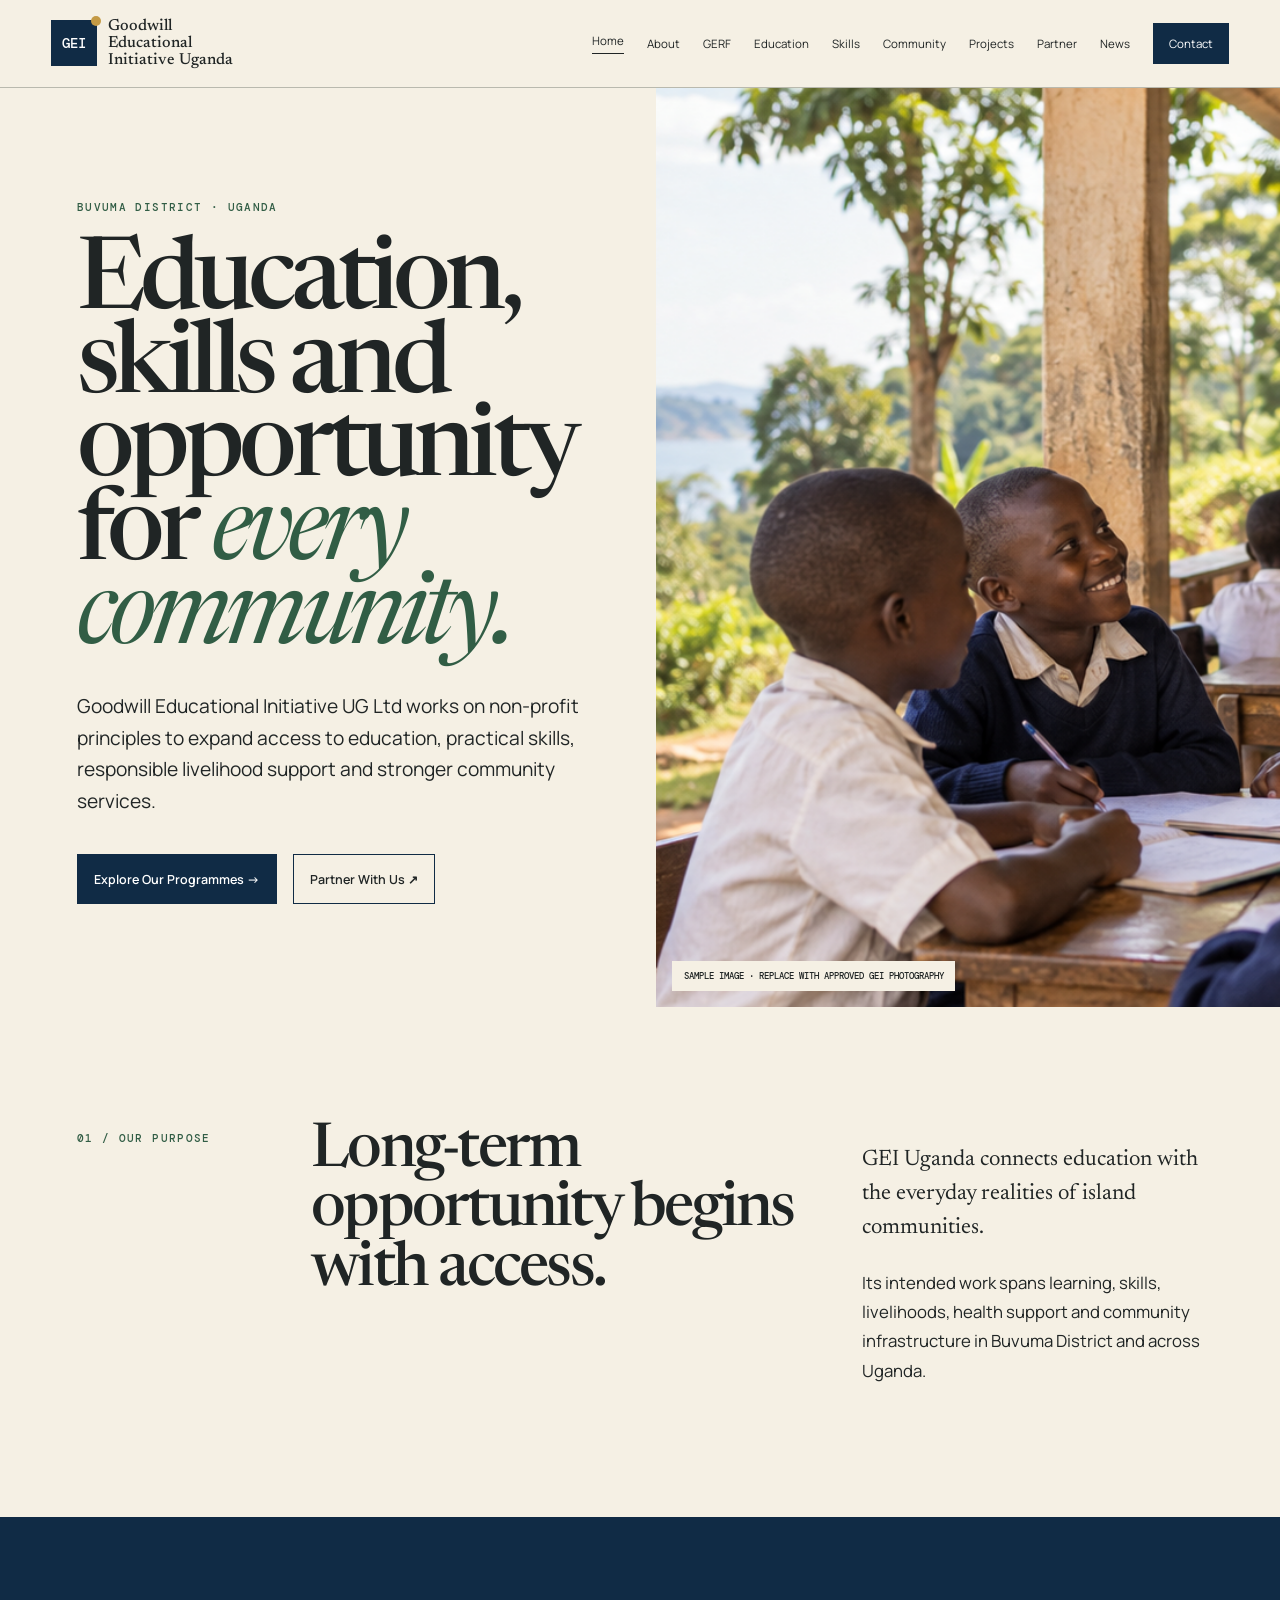
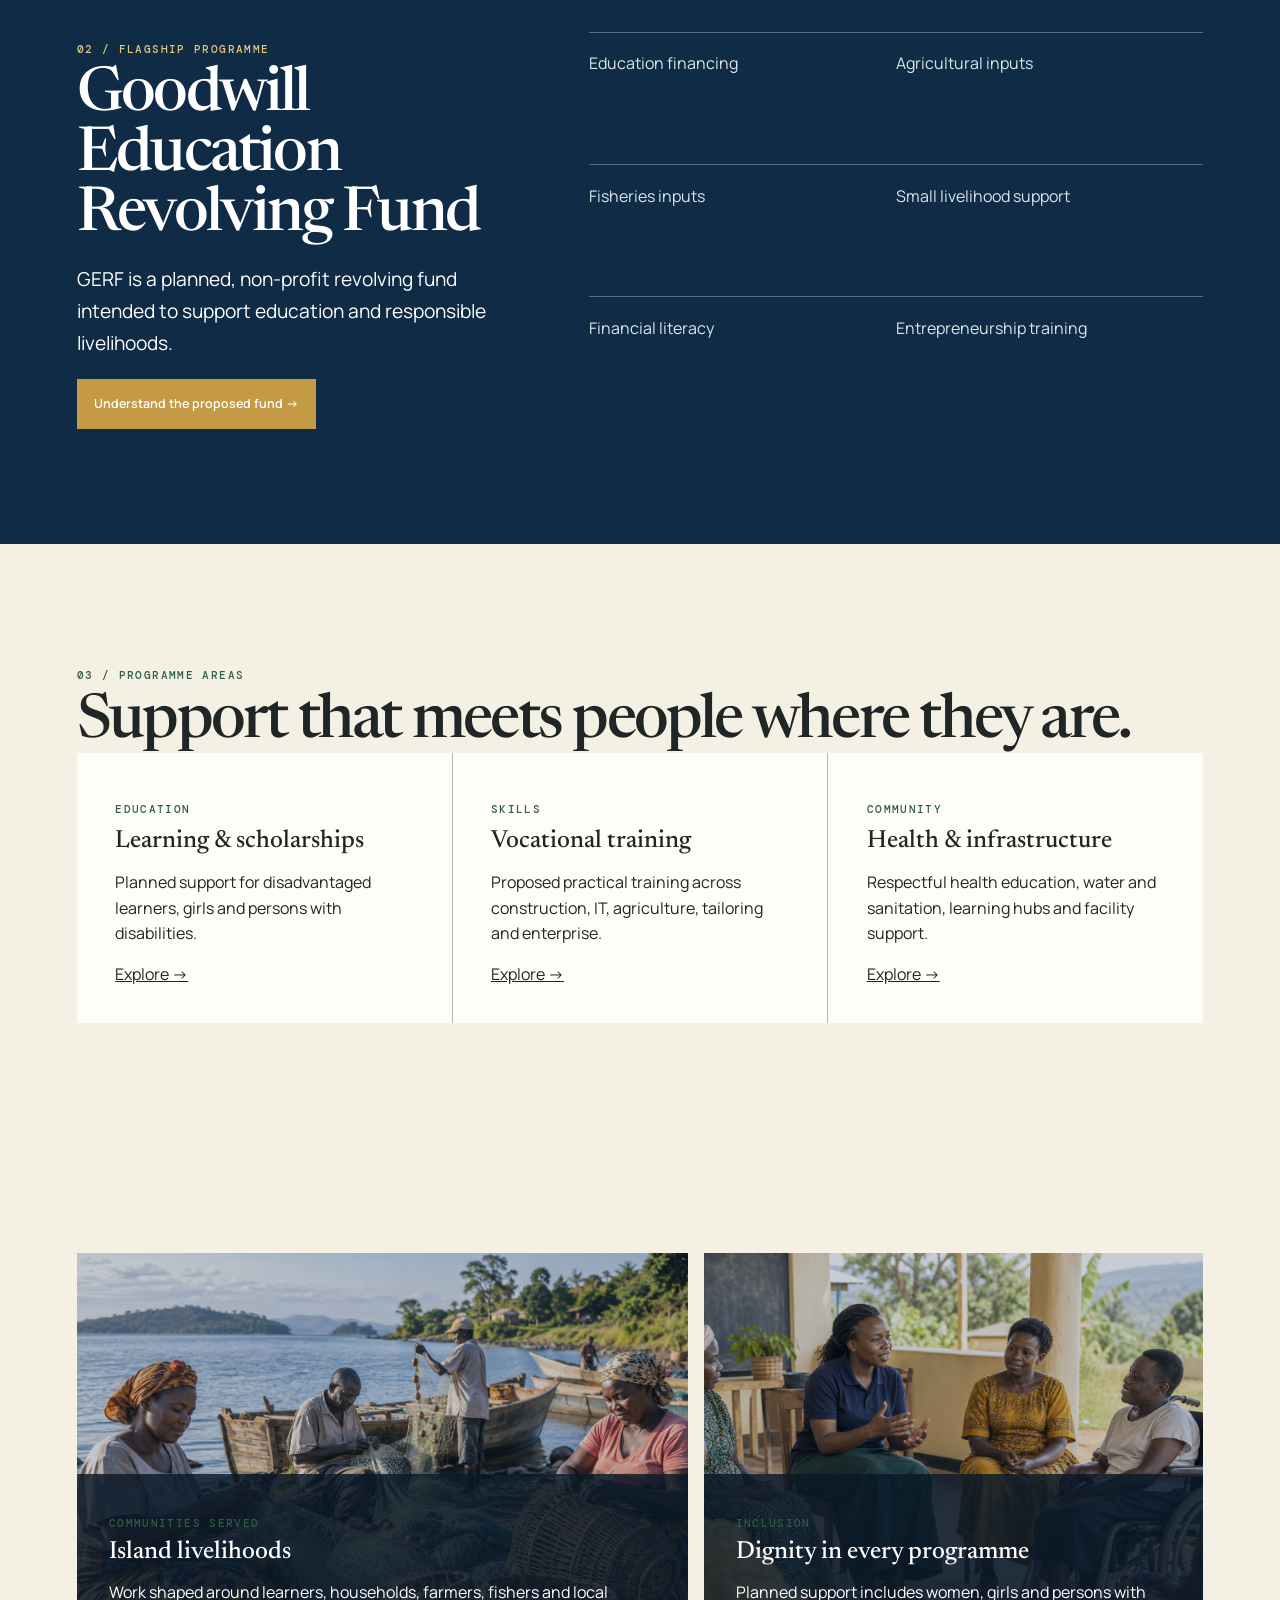
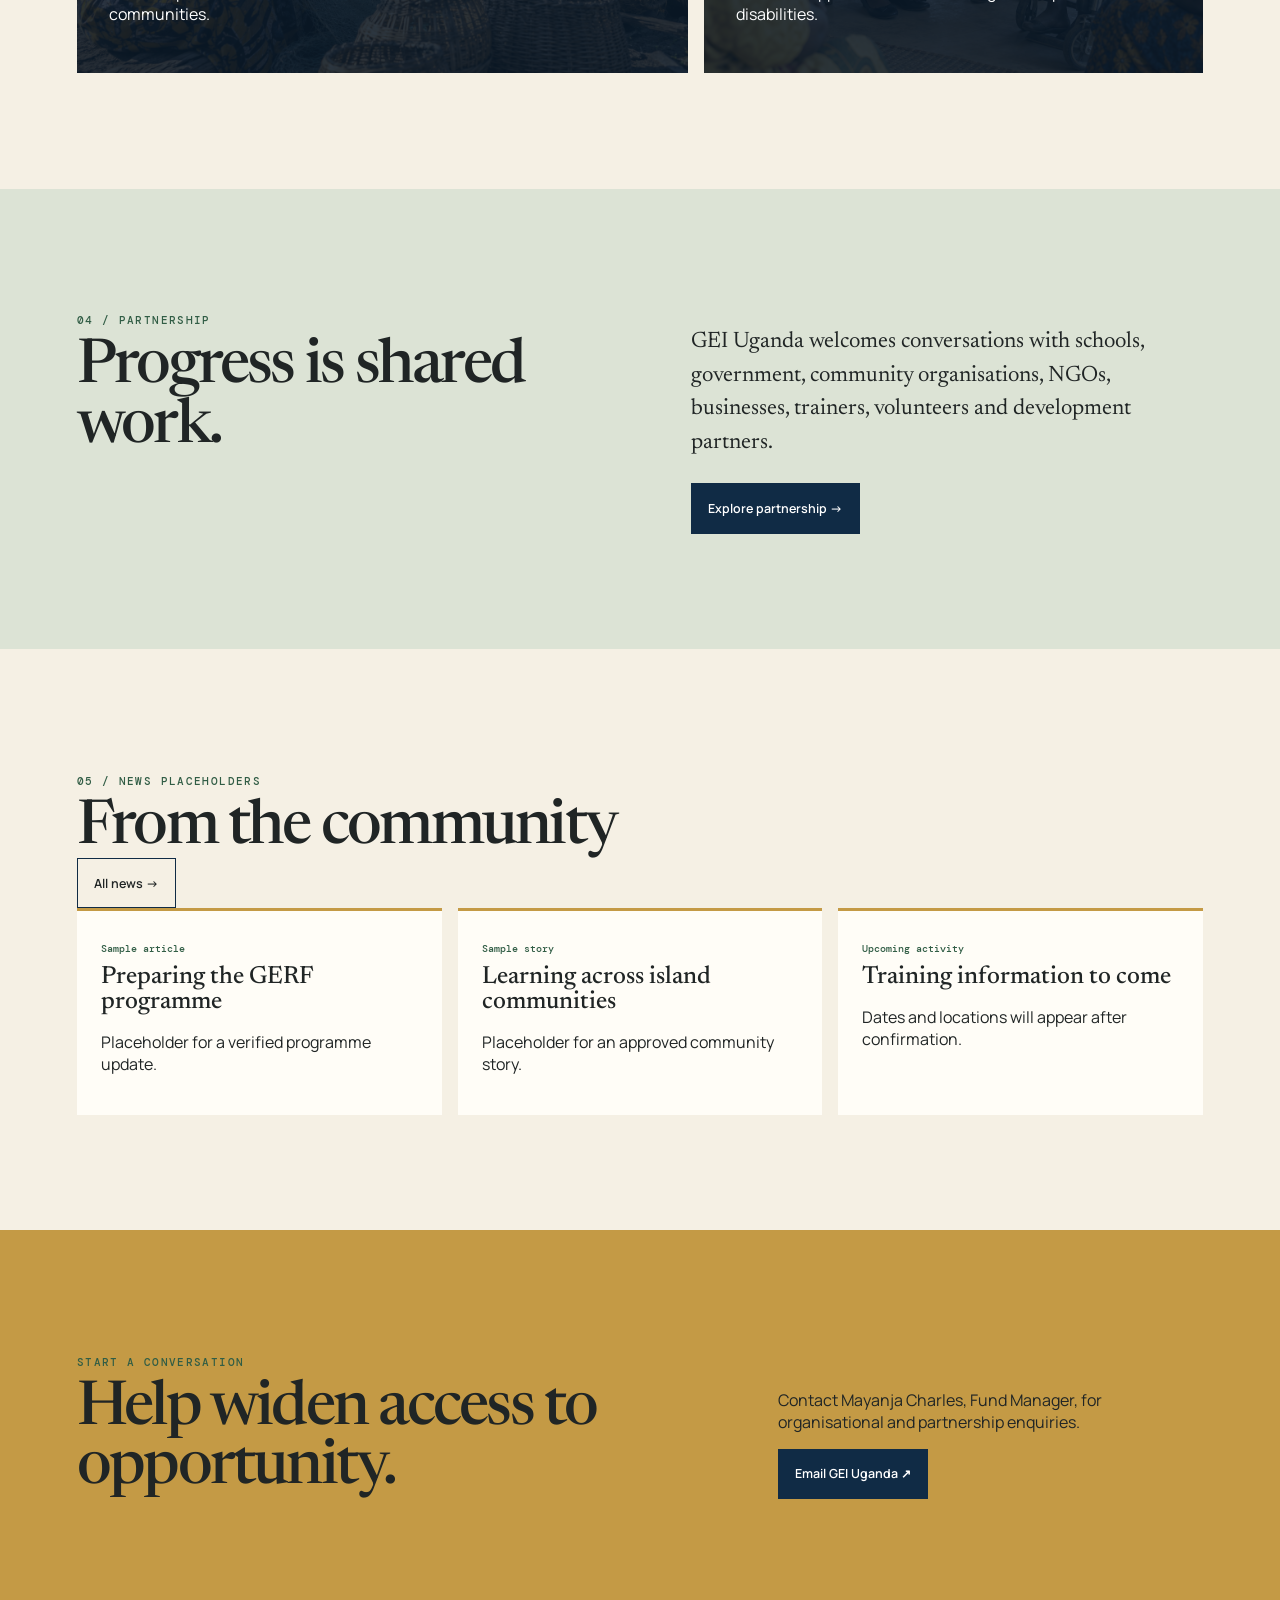
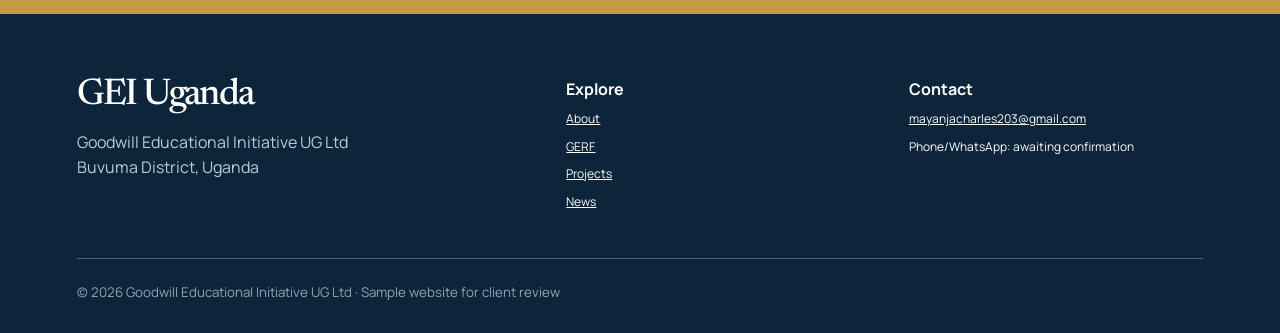
==== index.html @ bb48a132 "Publish Goodwill Educational Initiative website" ====
<!doctype html><html lang="en"><head><meta charset="UTF-8"><meta name="viewport" content="width=device-width,initial-scale=1"><meta name="description" content="Goodwill Educational Initiative UG Ltd supports education, skills, livelihoods and community opportunity in Buvuma District, Uganda."><meta property="og:title" content="Goodwill Educational Initiative Uganda"><meta property="og:description" content="Education, skills and opportunity for every community."><meta property="og:image" content="images/sample-education.png"><title>Goodwill Educational Initiative Uganda | Education & Opportunity</title><link rel="stylesheet" href="css/styles.css"></head><body><a class="skip" href="#main">Skip to content</a><header class="header"><a class="brand" href="index.html"><span class="mark">GEI</span><strong>Goodwill Educational Initiative Uganda</strong></a><button class="menu" aria-expanded="false" aria-label="Toggle navigation"><i></i><i></i><i></i></button><nav class="nav"><a aria-current="page" href="index.html">Home</a><a href="pages/about.html">About</a><a href="pages/fund.html">GERF</a><a href="pages/education.html">Education</a><a href="pages/skills.html">Skills</a><a href="pages/health.html">Community</a><a href="pages/projects.html">Projects</a><a href="pages/partnerships.html">Partner</a><a href="pages/news.html">News</a><a class="nav-cta" href="pages/contact.html">Contact</a></nav></header><main id="main"><section class="hero"><div class="hero-copy reveal"><p class="kicker">Buvuma District · Uganda</p><h1>Education, skills and opportunity for <em>every community.</em></h1><p class="lede">Goodwill Educational Initiative UG Ltd works on non-profit principles to expand access to education, practical skills, responsible livelihood support and stronger community services.</p><div class="actions"><a class="btn btn-primary" href="pages/projects.html">Explore Our Programmes →</a><a class="btn" href="pages/partnerships.html">Partner With Us ↗</a></div></div><div class="hero-media reveal"><img src="images/sample-education.png" alt="Sample image of Ugandan learners and a teacher in an island community"><span class="sample">Sample image · replace with approved GEI photography</span></div></section><section class="section split reveal"><p class="tag">01 / Our purpose</p><h2>Long-term opportunity begins with access.</h2><div class="prose"><p>GEI Uganda connects education with the everyday realities of island communities.</p><p>Its intended work spans learning, skills, livelihoods, health support and community infrastructure in Buvuma District and across Uganda.</p></div></section><section class="section fund"><div><p class="tag">02 / Flagship programme</p><h2>Goodwill Education Revolving Fund</h2><p class="lede">GERF is a planned, non-profit revolving fund intended to support education and responsible livelihoods.</p><a class="btn btn-gold" href="pages/fund.html">Understand the proposed fund →</a></div><ul class="fund-list"><li>Education financing</li><li>Agricultural inputs</li><li>Fisheries inputs</li><li>Small livelihood support</li><li>Financial literacy</li><li>Entrepreneurship training</li></ul></section><section class="section"><div class="section-head"><p class="tag">03 / Programme areas</p><h2>Support that meets people where they are.</h2></div><div class="cards"><article class="card reveal"><p class="tag">Education</p><h3>Learning &amp; scholarships</h3><p>Planned support for disadvantaged learners, girls and persons with disabilities.</p><a href="pages/education.html">Explore →</a></article><article class="card reveal"><p class="tag">Skills</p><h3>Vocational training</h3><p>Proposed practical training across construction, IT, agriculture, tailoring and enterprise.</p><a href="pages/skills.html">Explore →</a></article><article class="card reveal"><p class="tag">Community</p><h3>Health &amp; infrastructure</h3><p>Respectful health education, water and sanitation, learning hubs and facility support.</p><a href="pages/health.html">Explore →</a></article></div></section><section class="section image-grid"><article class="image-card reveal"><img loading="lazy" src="images/sample-fisheries.png" alt="Sample image of Buvuma island fishing livelihoods"><div class="image-caption"><p class="tag">Communities served</p><h3>Island livelihoods</h3><p>Work shaped around learners, households, farmers, fishers and local communities.</p></div></article><article class="image-card reveal"><img loading="lazy" src="images/sample-health.png" alt="Sample inclusive community support discussion"><div class="image-caption"><p class="tag">Inclusion</p><h3>Dignity in every programme</h3><p>Planned support includes women, girls and persons with disabilities.</p></div></article></section><section class="section partnership reveal"><div><p class="tag">04 / Partnership</p><h2>Progress is shared work.</h2></div><div class="prose"><p>GEI Uganda welcomes conversations with schools, government, community organisations, NGOs, businesses, trainers, volunteers and development partners.</p><a class="btn btn-primary" href="pages/partnerships.html">Explore partnership →</a></div></section><section class="section"><div class="section-head"><div><p class="tag">05 / News placeholders</p><h2>From the community</h2></div><a class="btn" href="pages/news.html">All news →</a></div><div class="news-grid"><article class="news"><time>Sample article</time><h3>Preparing the GERF programme</h3><p>Placeholder for a verified programme update.</p></article><article class="news"><time>Sample story</time><h3>Learning across island communities</h3><p>Placeholder for an approved community story.</p></article><article class="news"><time>Upcoming activity</time><h3>Training information to come</h3><p>Dates and locations will appear after confirmation.</p></article></div></section><section class="section cta"><div><p class="tag">Start a conversation</p><h2>Help widen access to opportunity.</h2></div><div><p>Contact Mayanja Charles, Fund Manager, for organisational and partnership enquiries.</p><a class="btn btn-primary" href="mailto:mayanjacharles203@gmail.com">Email GEI Uganda ↗</a></div></section></main><footer class="footer"><div><h2>GEI Uganda</h2><p>Goodwill Educational Initiative UG Ltd<br>Buvuma District, Uganda</p></div><div><strong>Explore</strong><a href="pages/about.html">About</a><a href="pages/fund.html">GERF</a><a href="pages/projects.html">Projects</a><a href="pages/news.html">News</a></div><div><strong>Contact</strong><a href="mailto:mayanjacharles203@gmail.com">mayanjacharles203@gmail.com</a><span>Phone/WhatsApp: awaiting confirmation</span></div><small>© 2026 Goodwill Educational Initiative UG Ltd · Sample website for client review</small></footer><a class="whatsapp" aria-label="Contact GEI Uganda on WhatsApp">WhatsApp</a><script src="js/main.js"></script></body></html>
---- css/styles.css ----
@import url('https://fonts.googleapis.com/css2?family=DM+Mono:wght@400;500&family=Manrope:wght@400;500;600;700&family=Newsreader:opsz,wght@6..72,400;6..72,500&display=swap');
:root{--navy:#102b45;--blue:#1d4868;--gold:#c49a45;--green:#315d45;--cream:#f5f0e4;--paper:#fffdf7;--ink:#202525;--line:#b9b9ae;--serif:'Newsreader',Georgia,serif;--sans:'Manrope',sans-serif;--mono:'DM Mono',monospace}*{box-sizing:border-box}html{scroll-behavior:smooth}body{margin:0;background:var(--cream);color:var(--ink);font-family:var(--sans)}img{display:block;max-width:100%}a{color:inherit}button,input,select,textarea{font:inherit}a:focus-visible,button:focus-visible,input:focus-visible,select:focus-visible,textarea:focus-visible{outline:3px solid var(--gold);outline-offset:3px}.skip{position:fixed;top:-5rem;left:1rem;background:var(--navy);color:white;padding:.8rem;z-index:99}.skip:focus{top:1rem}.header{height:88px;padding:0 clamp(1rem,4vw,4rem);display:flex;align-items:center;justify-content:space-between;border-bottom:1px solid var(--line);background:var(--cream);position:relative;z-index:30}.brand{display:flex;gap:.7rem;align-items:center;text-decoration:none}.mark{width:46px;height:46px;background:var(--navy);color:white;display:grid;place-items:center;font:500 .9rem var(--mono);position:relative}.mark:after{content:'';position:absolute;width:10px;height:10px;border-radius:50%;background:var(--gold);right:-4px;top:-4px}.brand strong{font:500 1rem/1.05 var(--serif);max-width:150px}.nav{display:flex;align-items:center;gap:clamp(.7rem,1.8vw,1.7rem)}.nav a{text-decoration:none;font-size:.72rem}.nav a[aria-current=page]{border-bottom:1px solid;padding-bottom:.35rem}.nav-cta{background:var(--navy);color:white;padding:.8rem 1rem}.menu{display:none;background:none;border:0;min-width:44px;min-height:44px}.menu i{display:block;width:24px;height:1px;background:currentColor;margin:6px}.kicker,.tag{font:500 .66rem var(--mono);text-transform:uppercase;letter-spacing:.13em;color:var(--green)}h1,h2,h3{font-family:var(--serif);font-weight:500}h1{font-size:clamp(3.6rem,7.8vw,8rem);line-height:.84;letter-spacing:-.058em;margin:1.8rem 0}h2{font-size:clamp(2.5rem,4.8vw,5rem);line-height:.97;letter-spacing:-.045em;margin:0}h3{font-size:1.55rem;margin:.5rem 0}.hero{min-height:calc(100vh - 88px);display:grid;grid-template-columns:1fr .95fr}.hero-copy{padding:clamp(4rem,8vw,8rem) clamp(1.3rem,6vw,6rem);align-self:center}.hero h1 em{color:var(--green);font-weight:400}.lede{font-size:clamp(1rem,1.5vw,1.25rem);line-height:1.65;max-width:650px}.actions{display:flex;gap:1rem;flex-wrap:wrap;margin-top:2.3rem}.btn{min-height:50px;padding:.85rem 1rem;display:inline-flex;gap:2rem;align-items:center;justify-content:space-between;border:1px solid var(--navy);background:transparent;color:inherit;text-decoration:none;font-weight:600;font-size:.78rem;cursor:pointer;transition:transform .25s ease}.btn:hover{transform:translateY(-2px)}.btn-primary{background:var(--navy);color:white}.btn-gold{background:var(--gold);border-color:var(--gold)}.hero-media{position:relative;overflow:hidden;min-height:570px}.hero-media img{width:100%;height:100%;object-fit:cover}.sample{position:absolute;bottom:1rem;left:1rem;background:var(--cream);padding:.55rem .7rem;font:500 .56rem var(--mono);text-transform:uppercase}.section{padding:clamp(5rem,9vw,9rem) clamp(1.3rem,6vw,6rem)}.split{display:grid;grid-template-columns:.35fr 1fr .7fr;gap:5vw}.prose{font-size:1.05rem;line-height:1.75}.prose p:first-child{font:400 1.4rem/1.5 var(--serif)}.fund{background:var(--navy);color:white;display:grid;grid-template-columns:.8fr 1.2fr;gap:8vw}.fund .tag{color:#e1c77f}.fund-list{list-style:none;padding:0;margin:0;display:grid;grid-template-columns:1fr 1fr}.fund-list li{padding:1.2rem 0;border-top:1px solid #587086;color:#dce5ea}.notice{border-left:4px solid var(--gold);padding:1rem 1.2rem;background:#eef1e8;font-size:.85rem;line-height:1.6}.cards{display:grid;grid-template-columns:repeat(3,1fr);gap:1px;background:var(--line)}.card{background:var(--paper);padding:clamp(1.5rem,3vw,2.8rem)}.card p{line-height:1.6}.card .tag{color:var(--green)}.image-grid{display:grid;grid-template-columns:1.1fr .9fr;gap:1rem}.image-card{position:relative;min-height:420px;overflow:hidden;background:var(--navy);color:white}.image-card img{width:100%;height:100%;object-fit:cover;opacity:.78;transition:transform .6s ease}.image-card:hover img{transform:scale(1.025)}.image-caption{position:absolute;inset:auto 0 0;padding:2rem;background:rgba(10,25,40,.82)}.partnership{background:#dce3d5;display:grid;grid-template-columns:1fr 1fr;gap:8vw}.news-grid{display:grid;grid-template-columns:repeat(3,1fr);gap:1rem}.news{border-top:3px solid var(--gold);background:var(--paper);padding:1.5rem}.news time{font:500 .62rem var(--mono);color:var(--green)}.news a{font-size:.75rem}.cta{background:var(--gold);display:grid;grid-template-columns:1.2fr .8fr;gap:5vw;align-items:end}.page-hero{padding:clamp(5rem,10vw,9rem) clamp(1.3rem,8vw,8rem);border-bottom:1px solid var(--line)}.page-hero p{font-size:1.12rem;line-height:1.7;max-width:700px}.page-grid{display:grid;grid-template-columns:.45fr 1.55fr;gap:8vw}.values{display:grid;grid-template-columns:repeat(3,1fr);gap:1px;background:var(--line)}.values article{padding:2rem;background:var(--paper)}.leader{background:var(--navy);color:white}.list{list-style:none;padding:0;margin:0}.list li{padding:1.3rem 0;border-top:1px solid var(--line);display:grid;grid-template-columns:3rem 1fr;gap:1rem}.programme-grid{display:grid;grid-template-columns:repeat(2,1fr);gap:1px;background:var(--line)}.programme{background:var(--paper);padding:clamp(1.5rem,4vw,3.5rem)}.programme p{line-height:1.65}.editable{border-left:3px solid var(--gold);padding-left:1rem}.steps{counter-reset:step;list-style:none;padding:0}.steps li{counter-increment:step;padding:1.4rem 0;border-top:1px solid var(--line);display:grid;grid-template-columns:4rem 1fr}.steps li:before{content:'0' counter(step);font:500 .7rem var(--mono);color:var(--green)}details{border-top:1px solid var(--line);padding:1.2rem 0}summary{cursor:pointer;font-weight:600}.filters{display:flex;gap:.5rem;flex-wrap:wrap;margin:1.5rem 0}.filter{border:1px solid var(--navy);background:transparent;padding:.6rem .8rem;cursor:pointer}.filter.active{background:var(--navy);color:white}.search{padding:.75rem;border:1px solid var(--line);background:var(--paper);min-width:min(100%,320px)}.story.hidden{display:none}.forms{display:grid;grid-template-columns:.8fr 1.2fr;gap:8vw}.form{display:grid;gap:1rem}.field{display:grid;gap:.4rem}.field label{font-size:.74rem}.field input,.field textarea,.field select{padding:.85rem;border:1px solid var(--line);background:var(--paper);width:100%}.field textarea{min-height:140px}.form-status{font-size:.75rem;color:var(--green)}.map{min-height:300px;background:var(--navy);color:white;display:grid;place-items:center;text-align:center}.qr{width:150px;aspect-ratio:1;border:1px solid var(--navy);display:grid;place-items:center;text-align:center;font:500 .62rem var(--mono)}.footer{background:#0d253a;color:white;padding:4rem clamp(1.3rem,6vw,6rem) 2rem;display:grid;grid-template-columns:1.5fr 1fr 1fr;gap:3rem}.footer h2{font-size:2.3rem}.footer p{color:#bdcad3;line-height:1.6}.footer div:not(:first-child){display:flex;flex-direction:column;gap:.65rem}.footer a,.footer span{font-size:.75rem}.footer small{grid-column:1/-1;border-top:1px solid #496074;padding-top:1.5rem;color:#91a3af}.whatsapp{position:fixed;right:1rem;bottom:1rem;z-index:25;background:var(--green);color:white;padding:.85rem 1rem;text-decoration:none;font-size:.75rem;display:none}.whatsapp.ready{display:block}.reveal{opacity:0;transform:translateY(20px);transition:opacity .7s ease,transform .7s ease}.reveal.visible{opacity:1;transform:none}.not-found{min-height:75vh;display:grid;place-items:center;text-align:center}.not-found strong{font:500 clamp(7rem,20vw,15rem) var(--serif);color:var(--navy)}
@media(max-width:900px){.header{height:74px}.brand strong{display:none}.menu{display:block}.nav{display:none;position:absolute;top:100%;left:0;right:0;background:var(--cream);padding:1rem 1.3rem;flex-direction:column;align-items:stretch;border-bottom:1px solid var(--line);max-height:calc(100vh - 74px);overflow:auto}.nav.open{display:flex}.nav a{min-height:40px;padding:.6rem 0}.nav-cta{text-align:center}.hero,.fund,.split,.page-grid,.partnership,.cta,.forms{grid-template-columns:1fr}.hero-media{min-height:440px}.cards,.values,.news-grid{grid-template-columns:1fr}.programme-grid,.image-grid{grid-template-columns:1fr}.fund-list{grid-template-columns:1fr}.footer{grid-template-columns:1fr 1fr}.footer>div:first-child{grid-column:1/-1}}
@media(prefers-reduced-motion:reduce){html{scroll-behavior:auto}.reveal{opacity:1;transform:none;transition:none}.btn,.image-card img{transition:none}}
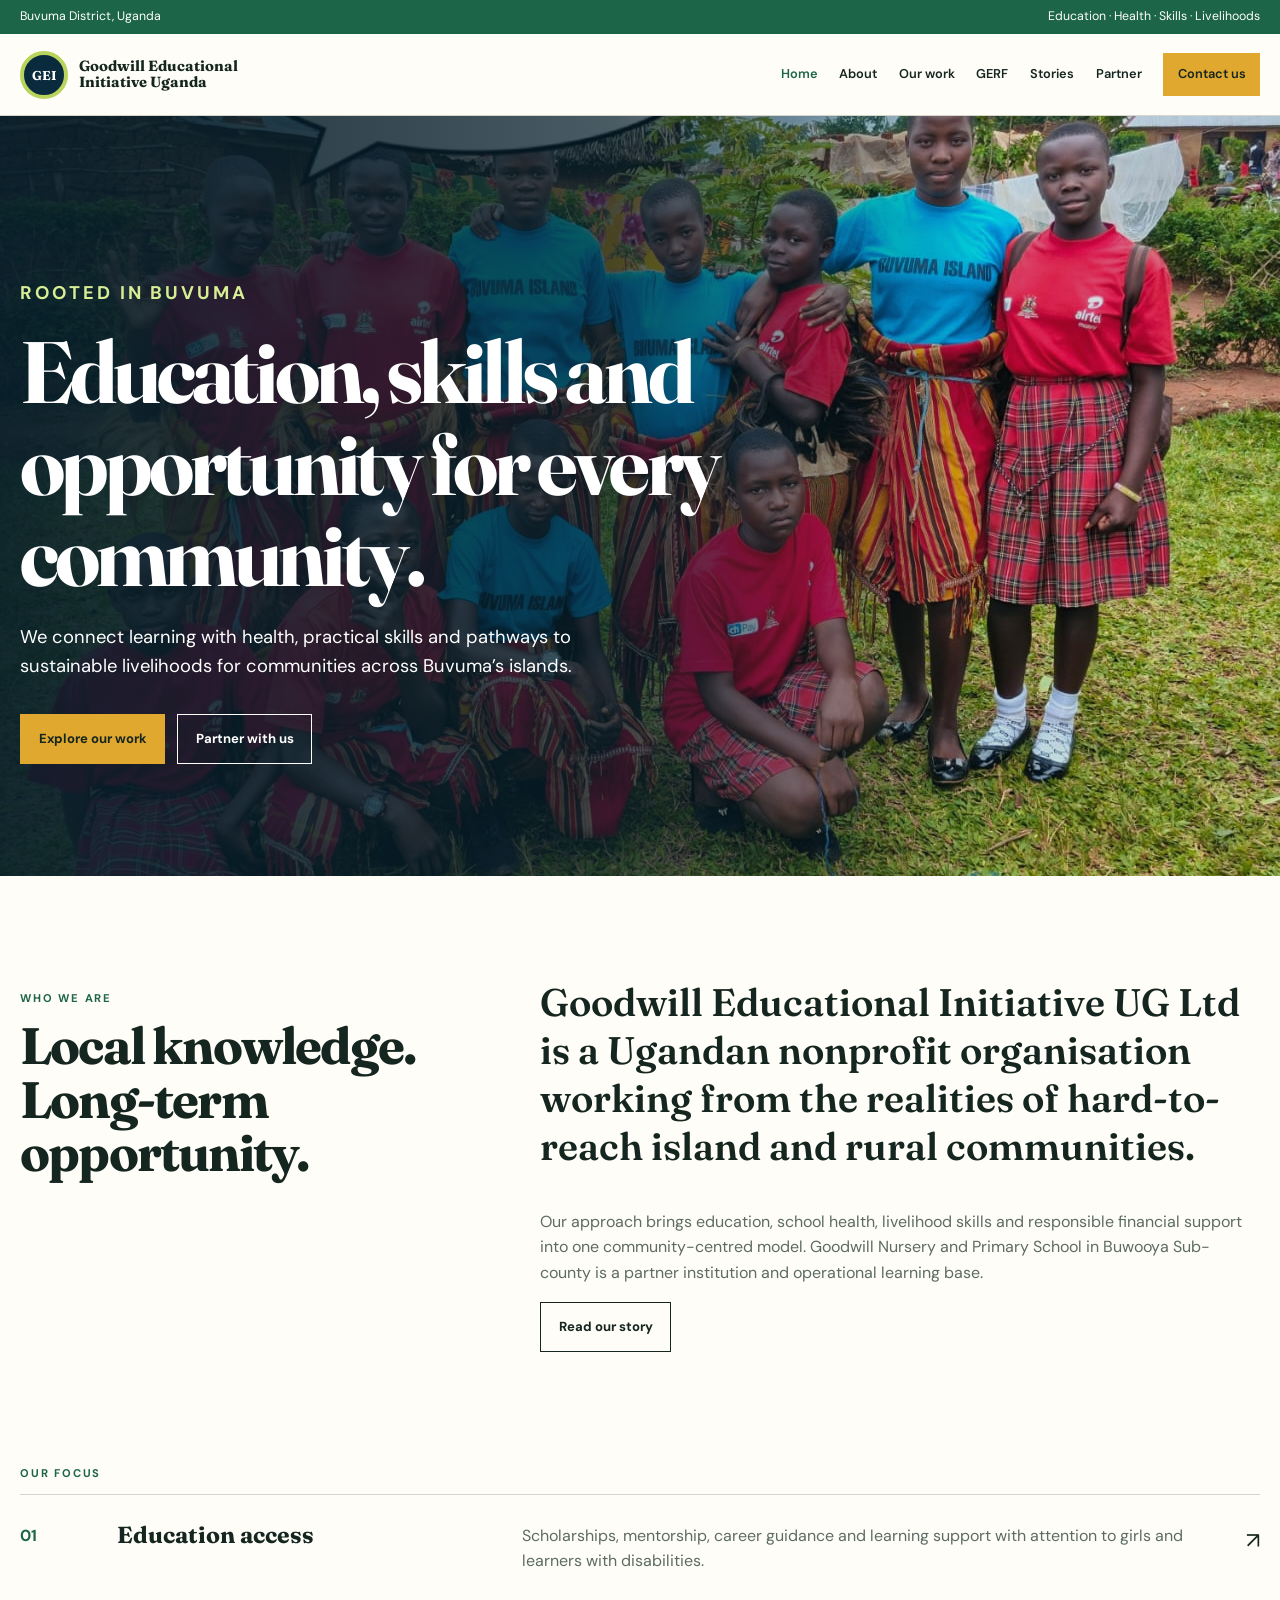
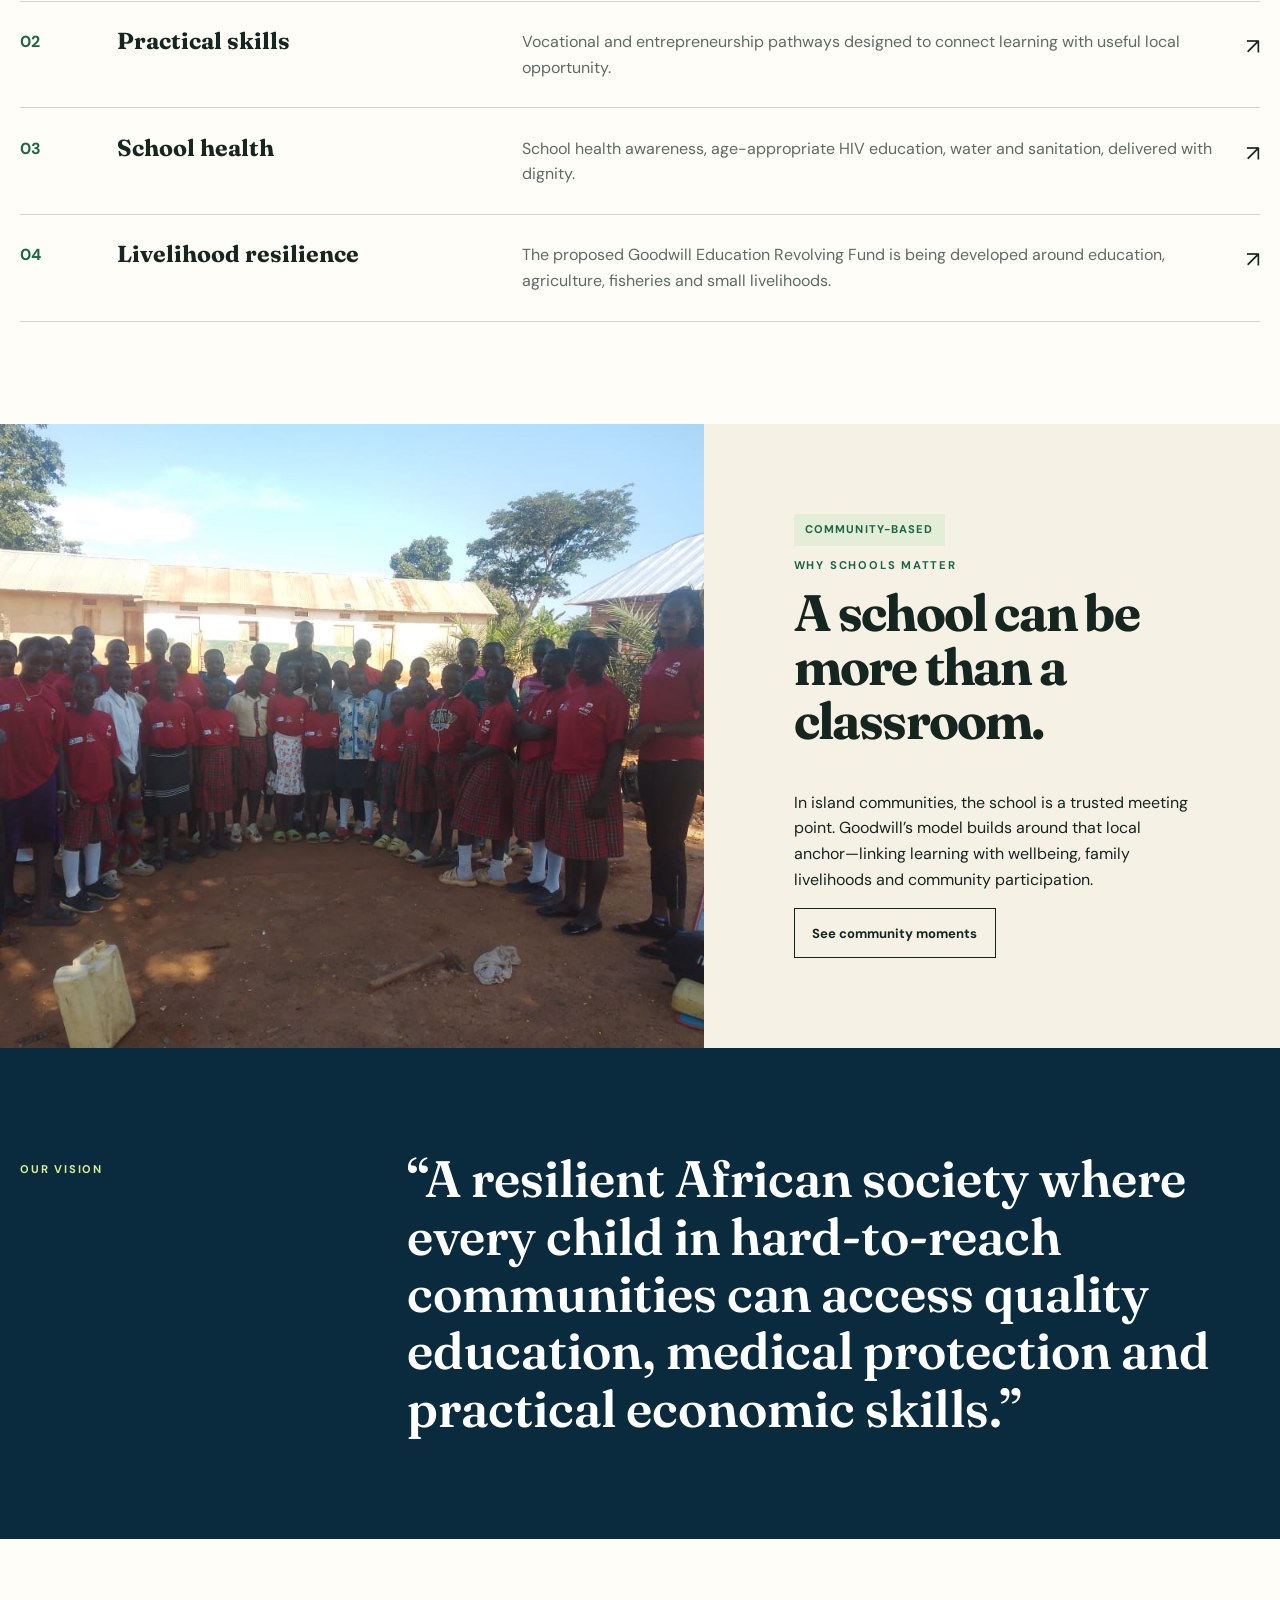
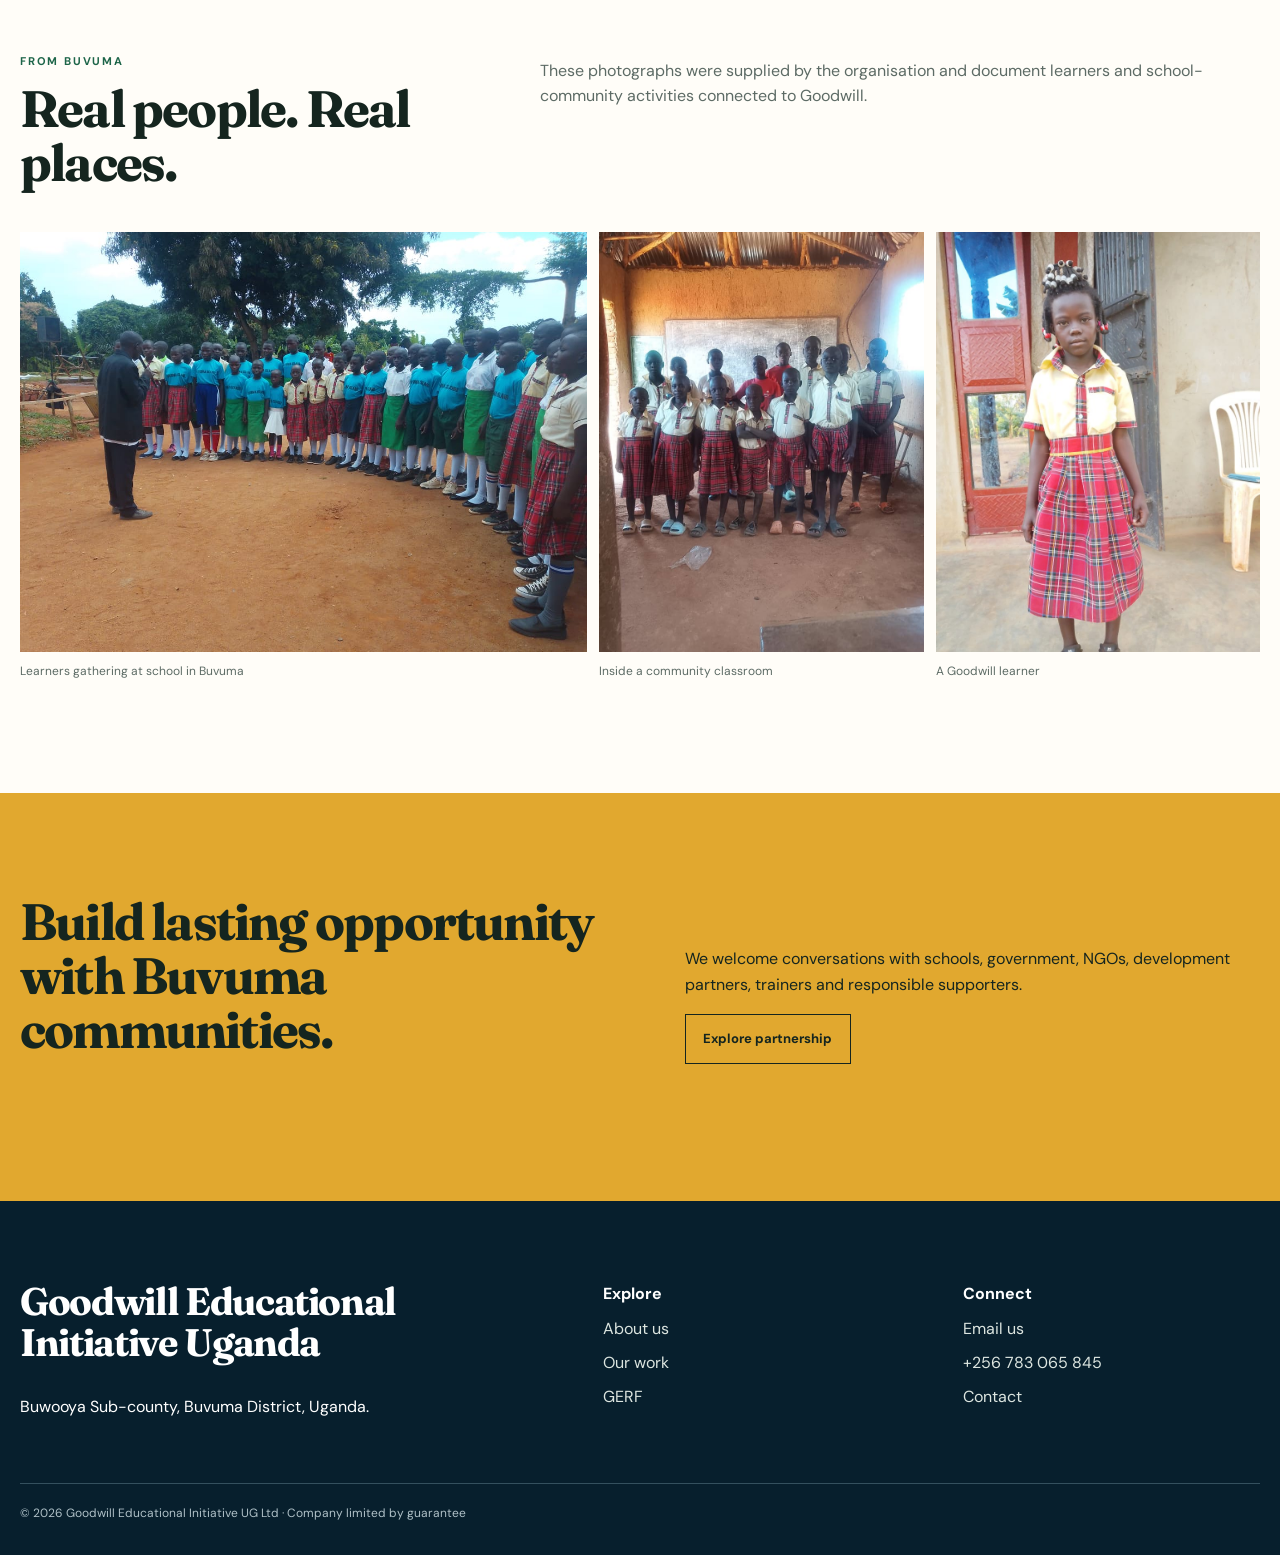
==== commit ae098602: "Redesign Goodwill as a community-rooted NGO site" ====
--- a/index.html
+++ b/index.html
@@ -1 +1 @@
-<!doctype html><html lang="en"><head><meta charset="UTF-8"><meta name="viewport" content="width=device-width,initial-scale=1"><meta name="description" content="Goodwill Educational Initiative UG Ltd supports education, skills, livelihoods and community opportunity in Buvuma District, Uganda."><meta property="og:title" content="Goodwill Educational Initiative Uganda"><meta property="og:description" content="Education, skills and opportunity for every community."><meta property="og:image" content="images/sample-education.png"><title>Goodwill Educational Initiative Uganda | Education & Opportunity</title><link rel="stylesheet" href="css/styles.css"></head><body><a class="skip" href="#main">Skip to content</a><header class="header"><a class="brand" href="index.html"><span class="mark">GEI</span><strong>Goodwill Educational Initiative Uganda</strong></a><button class="menu" aria-expanded="false" aria-label="Toggle navigation"><i></i><i></i><i></i></button><nav class="nav"><a aria-current="page" href="index.html">Home</a><a href="pages/about.html">About</a><a href="pages/fund.html">GERF</a><a href="pages/education.html">Education</a><a href="pages/skills.html">Skills</a><a href="pages/health.html">Community</a><a href="pages/projects.html">Projects</a><a href="pages/partnerships.html">Partner</a><a href="pages/news.html">News</a><a class="nav-cta" href="pages/contact.html">Contact</a></nav></header><main id="main"><section class="hero"><div class="hero-copy reveal"><p class="kicker">Buvuma District · Uganda</p><h1>Education, skills and opportunity for <em>every community.</em></h1><p class="lede">Goodwill Educational Initiative UG Ltd works on non-profit principles to expand access to education, practical skills, responsible livelihood support and stronger community services.</p><div class="actions"><a class="btn btn-primary" href="pages/projects.html">Explore Our Programmes →</a><a class="btn" href="pages/partnerships.html">Partner With Us ↗</a></div></div><div class="hero-media reveal"><img src="images/sample-education.png" alt="Sample image of Ugandan learners and a teacher in an island community"><span class="sample">Sample image · replace with approved GEI photography</span></div></section><section class="section split reveal"><p class="tag">01 / Our purpose</p><h2>Long-term opportunity begins with access.</h2><div class="prose"><p>GEI Uganda connects education with the everyday realities of island communities.</p><p>Its intended work spans learning, skills, livelihoods, health support and community infrastructure in Buvuma District and across Uganda.</p></div></section><section class="section fund"><div><p class="tag">02 / Flagship programme</p><h2>Goodwill Education Revolving Fund</h2><p class="lede">GERF is a planned, non-profit revolving fund intended to support education and responsible livelihoods.</p><a class="btn btn-gold" href="pages/fund.html">Understand the proposed fund →</a></div><ul class="fund-list"><li>Education financing</li><li>Agricultural inputs</li><li>Fisheries inputs</li><li>Small livelihood support</li><li>Financial literacy</li><li>Entrepreneurship training</li></ul></section><section class="section"><div class="section-head"><p class="tag">03 / Programme areas</p><h2>Support that meets people where they are.</h2></div><div class="cards"><article class="card reveal"><p class="tag">Education</p><h3>Learning &amp; scholarships</h3><p>Planned support for disadvantaged learners, girls and persons with disabilities.</p><a href="pages/education.html">Explore →</a></article><article class="card reveal"><p class="tag">Skills</p><h3>Vocational training</h3><p>Proposed practical training across construction, IT, agriculture, tailoring and enterprise.</p><a href="pages/skills.html">Explore →</a></article><article class="card reveal"><p class="tag">Community</p><h3>Health &amp; infrastructure</h3><p>Respectful health education, water and sanitation, learning hubs and facility support.</p><a href="pages/health.html">Explore →</a></article></div></section><section class="section image-grid"><article class="image-card reveal"><img loading="lazy" src="images/sample-fisheries.png" alt="Sample image of Buvuma island fishing livelihoods"><div class="image-caption"><p class="tag">Communities served</p><h3>Island livelihoods</h3><p>Work shaped around learners, households, farmers, fishers and local communities.</p></div></article><article class="image-card reveal"><img loading="lazy" src="images/sample-health.png" alt="Sample inclusive community support discussion"><div class="image-caption"><p class="tag">Inclusion</p><h3>Dignity in every programme</h3><p>Planned support includes women, girls and persons with disabilities.</p></div></article></section><section class="section partnership reveal"><div><p class="tag">04 / Partnership</p><h2>Progress is shared work.</h2></div><div class="prose"><p>GEI Uganda welcomes conversations with schools, government, community organisations, NGOs, businesses, trainers, volunteers and development partners.</p><a class="btn btn-primary" href="pages/partnerships.html">Explore partnership →</a></div></section><section class="section"><div class="section-head"><div><p class="tag">05 / News placeholders</p><h2>From the community</h2></div><a class="btn" href="pages/news.html">All news →</a></div><div class="news-grid"><article class="news"><time>Sample article</time><h3>Preparing the GERF programme</h3><p>Placeholder for a verified programme update.</p></article><article class="news"><time>Sample story</time><h3>Learning across island communities</h3><p>Placeholder for an approved community story.</p></article><article class="news"><time>Upcoming activity</time><h3>Training information to come</h3><p>Dates and locations will appear after confirmation.</p></article></div></section><section class="section cta"><div><p class="tag">Start a conversation</p><h2>Help widen access to opportunity.</h2></div><div><p>Contact Mayanja Charles, Fund Manager, for organisational and partnership enquiries.</p><a class="btn btn-primary" href="mailto:mayanjacharles203@gmail.com">Email GEI Uganda ↗</a></div></section></main><footer class="footer"><div><h2>GEI Uganda</h2><p>Goodwill Educational Initiative UG Ltd<br>Buvuma District, Uganda</p></div><div><strong>Explore</strong><a href="pages/about.html">About</a><a href="pages/fund.html">GERF</a><a href="pages/projects.html">Projects</a><a href="pages/news.html">News</a></div><div><strong>Contact</strong><a href="mailto:mayanjacharles203@gmail.com">mayanjacharles203@gmail.com</a><span>Phone/WhatsApp: awaiting confirmation</span></div><small>© 2026 Goodwill Educational Initiative UG Ltd · Sample website for client review</small></footer><a class="whatsapp" aria-label="Contact GEI Uganda on WhatsApp">WhatsApp</a><script src="js/main.js"></script></body></html>
+<!doctype html><html lang="en"><head><meta charset="utf-8"><meta name="viewport" content="width=device-width,initial-scale=1"><meta name="description" content="Goodwill Educational Initiative Uganda connects education, practical skills, health support and sustainable livelihoods in Buvuma District."><meta property="og:title" content="Goodwill Educational Initiative Uganda"><meta property="og:image" content="images/community/learners-cultural-team.jpeg"><title>Goodwill Educational Initiative Uganda | Buvuma</title><link rel="icon" href="images/favicon.svg"><link rel="stylesheet" href="css/styles.css"></head><body><a class="skip" href="#main">Skip to content</a><div class="topline"><span>Buvuma District, Uganda</span><span>Education · Health · Skills · Livelihoods</span></div><header class="header"><a class="brand" href="index.html"><span class="brand-mark">GEI</span><strong>Goodwill Educational Initiative Uganda</strong></a><button class="menu" aria-label="Open navigation" aria-expanded="false"><span></span><span></span><span></span></button><nav class="nav"><a aria-current="page" href="index.html">Home</a><a href="pages/about.html">About</a><a href="pages/education.html">Our work</a><a href="pages/fund.html">GERF</a><a href="pages/projects.html">Stories</a><a href="pages/partnerships.html">Partner</a><a class="nav-cta" href="pages/contact.html">Contact us</a></nav></header><main id="main"><section class="hero"><div class="wrap"><div class="hero-copy reveal"><p class="eyebrow" style="color:#d8ee94">Rooted in Buvuma</p><h1>Education, skills and opportunity for every community.</h1><p>We connect learning with health, practical skills and pathways to sustainable livelihoods for communities across Buvuma’s islands.</p><div class="actions"><a class="btn btn-gold" href="pages/education.html">Explore our work</a><a class="btn btn-light" href="pages/partnerships.html">Partner with us</a></div></div></div></section><section class="section"><div class="wrap intro reveal"><div><p class="eyebrow">Who we are</p><h2>Local knowledge. Long-term opportunity.</h2></div><div><p class="lead">Goodwill Educational Initiative UG Ltd is a Ugandan nonprofit organisation working from the realities of hard-to-reach island and rural communities.</p><p class="muted">Our approach brings education, school health, livelihood skills and responsible financial support into one community-centred model. Goodwill Nursery and Primary School in Buwooya Sub-county is a partner institution and operational learning base.</p><a class="btn" href="pages/about.html">Read our story</a></div></div></section><section class="section" style="padding-top:0"><div class="wrap"><p class="eyebrow">Our focus</p><div class="programme-list reveal"><article class="programme-row"><span class="num">01</span><h3>Education access</h3><p>Scholarships, mentorship, career guidance and learning support with attention to girls and learners with disabilities.</p><a class="arrow" href="pages/education.html">↗</a></article><article class="programme-row"><span class="num">02</span><h3>Practical skills</h3><p>Vocational and entrepreneurship pathways designed to connect learning with useful local opportunity.</p><a class="arrow" href="pages/skills.html">↗</a></article><article class="programme-row"><span class="num">03</span><h3>School health</h3><p>School health awareness, age-appropriate HIV education, water and sanitation, delivered with dignity.</p><a class="arrow" href="pages/health.html">↗</a></article><article class="programme-row"><span class="num">04</span><h3>Livelihood resilience</h3><p>The proposed Goodwill Education Revolving Fund is being developed around education, agriculture, fisheries and small livelihoods.</p><a class="arrow" href="pages/fund.html">↗</a></article></div></div></section><section class="feature"><div class="feature-grid"><div class="feature-photo"><img src="images/community/school-community.jpeg" alt="Goodwill school community gathered outdoors" loading="lazy"></div><div class="feature-copy reveal"><span class="status">Community-based</span><p class="eyebrow">Why schools matter</p><h2>A school can be more than a classroom.</h2><p>In island communities, the school is a trusted meeting point. Goodwill’s model builds around that local anchor—linking learning with wellbeing, family livelihoods and community participation.</p><a class="btn" href="pages/projects.html">See community moments</a></div></div></section><section class="section quote-band"><div class="wrap reveal"><p class="eyebrow" style="color:#d8ee94">Our vision</p><blockquote>“A resilient African society where every child in hard-to-reach communities can access quality education, medical protection and practical economic skills.”</blockquote></div></section><section class="section"><div class="wrap"><div class="intro"><div><p class="eyebrow">From Buvuma</p><h2>Real people. Real places.</h2></div><p class="muted">These photographs were supplied by the organisation and document learners and school-community activities connected to Goodwill.</p></div><div class="photo-strip reveal"><figure><img src="images/community/learners-assembly.jpeg" alt="Learners assembled outdoors at school" loading="lazy"><figcaption>Learners gathering at school in Buvuma</figcaption></figure><figure><img src="images/community/classroom-group.jpeg" alt="Learners standing in a classroom" loading="lazy"><figcaption>Inside a community classroom</figcaption></figure><figure><img src="images/community/learner-portrait.jpeg" alt="A learner wearing the Goodwill school uniform" loading="lazy"><figcaption>A Goodwill learner</figcaption></figure></div></div></section><section class="section partner-band"><div class="wrap reveal"><h2>Build lasting opportunity with Buvuma communities.</h2><div><p>We welcome conversations with schools, government, NGOs, development partners, trainers and responsible supporters.</p><a class="btn" href="pages/partnerships.html">Explore partnership</a></div></div></section></main><footer class="footer"><div class="wrap"><div class="footer-grid"><div><h2>Goodwill Educational Initiative Uganda</h2><p>Buwooya Sub-county, Buvuma District, Uganda.</p></div><div><strong>Explore</strong><a href="pages/about.html">About us</a><a href="pages/education.html">Our work</a><a href="pages/fund.html">GERF</a></div><div><strong>Connect</strong><a href="mailto:goodwilleducationalinitiativeug@gmail.com">Email us</a><a href="tel:+256783065845">+256 783 065 845</a><a href="pages/contact.html">Contact</a></div></div><div class="footer-bottom">© 2026 Goodwill Educational Initiative UG Ltd · Company limited by guarantee</div></div></footer><script src="js/main.js"></script></body></html>
--- a/css/styles.css
+++ b/css/styles.css
@@ -1,4 +1,5 @@
-@import url('https://fonts.googleapis.com/css2?family=DM+Mono:wght@400;500&family=Manrope:wght@400;500;600;700&family=Newsreader:opsz,wght@6..72,400;6..72,500&display=swap');
-:root{--navy:#102b45;--blue:#1d4868;--gold:#c49a45;--green:#315d45;--cream:#f5f0e4;--paper:#fffdf7;--ink:#202525;--line:#b9b9ae;--serif:'Newsreader',Georgia,serif;--sans:'Manrope',sans-serif;--mono:'DM Mono',monospace}*{box-sizing:border-box}html{scroll-behavior:smooth}body{margin:0;background:var(--cream);color:var(--ink);font-family:var(--sans)}img{display:block;max-width:100%}a{color:inherit}button,input,select,textarea{font:inherit}a:focus-visible,button:focus-visible,input:focus-visible,select:focus-visible,textarea:focus-visible{outline:3px solid var(--gold);outline-offset:3px}.skip{position:fixed;top:-5rem;left:1rem;background:var(--navy);color:white;padding:.8rem;z-index:99}.skip:focus{top:1rem}.header{height:88px;padding:0 clamp(1rem,4vw,4rem);display:flex;align-items:center;justify-content:space-between;border-bottom:1px solid var(--line);background:var(--cream);position:relative;z-index:30}.brand{display:flex;gap:.7rem;align-items:center;text-decoration:none}.mark{width:46px;height:46px;background:var(--navy);color:white;display:grid;place-items:center;font:500 .9rem var(--mono);position:relative}.mark:after{content:'';position:absolute;width:10px;height:10px;border-radius:50%;background:var(--gold);right:-4px;top:-4px}.brand strong{font:500 1rem/1.05 var(--serif);max-width:150px}.nav{display:flex;align-items:center;gap:clamp(.7rem,1.8vw,1.7rem)}.nav a{text-decoration:none;font-size:.72rem}.nav a[aria-current=page]{border-bottom:1px solid;padding-bottom:.35rem}.nav-cta{background:var(--navy);color:white;padding:.8rem 1rem}.menu{display:none;background:none;border:0;min-width:44px;min-height:44px}.menu i{display:block;width:24px;height:1px;background:currentColor;margin:6px}.kicker,.tag{font:500 .66rem var(--mono);text-transform:uppercase;letter-spacing:.13em;color:var(--green)}h1,h2,h3{font-family:var(--serif);font-weight:500}h1{font-size:clamp(3.6rem,7.8vw,8rem);line-height:.84;letter-spacing:-.058em;margin:1.8rem 0}h2{font-size:clamp(2.5rem,4.8vw,5rem);line-height:.97;letter-spacing:-.045em;margin:0}h3{font-size:1.55rem;margin:.5rem 0}.hero{min-height:calc(100vh - 88px);display:grid;grid-template-columns:1fr .95fr}.hero-copy{padding:clamp(4rem,8vw,8rem) clamp(1.3rem,6vw,6rem);align-self:center}.hero h1 em{color:var(--green);font-weight:400}.lede{font-size:clamp(1rem,1.5vw,1.25rem);line-height:1.65;max-width:650px}.actions{display:flex;gap:1rem;flex-wrap:wrap;margin-top:2.3rem}.btn{min-height:50px;padding:.85rem 1rem;display:inline-flex;gap:2rem;align-items:center;justify-content:space-between;border:1px solid var(--navy);background:transparent;color:inherit;text-decoration:none;font-weight:600;font-size:.78rem;cursor:pointer;transition:transform .25s ease}.btn:hover{transform:translateY(-2px)}.btn-primary{background:var(--navy);color:white}.btn-gold{background:var(--gold);border-color:var(--gold)}.hero-media{position:relative;overflow:hidden;min-height:570px}.hero-media img{width:100%;height:100%;object-fit:cover}.sample{position:absolute;bottom:1rem;left:1rem;background:var(--cream);padding:.55rem .7rem;font:500 .56rem var(--mono);text-transform:uppercase}.section{padding:clamp(5rem,9vw,9rem) clamp(1.3rem,6vw,6rem)}.split{display:grid;grid-template-columns:.35fr 1fr .7fr;gap:5vw}.prose{font-size:1.05rem;line-height:1.75}.prose p:first-child{font:400 1.4rem/1.5 var(--serif)}.fund{background:var(--navy);color:white;display:grid;grid-template-columns:.8fr 1.2fr;gap:8vw}.fund .tag{color:#e1c77f}.fund-list{list-style:none;padding:0;margin:0;display:grid;grid-template-columns:1fr 1fr}.fund-list li{padding:1.2rem 0;border-top:1px solid #587086;color:#dce5ea}.notice{border-left:4px solid var(--gold);padding:1rem 1.2rem;background:#eef1e8;font-size:.85rem;line-height:1.6}.cards{display:grid;grid-template-columns:repeat(3,1fr);gap:1px;background:var(--line)}.card{background:var(--paper);padding:clamp(1.5rem,3vw,2.8rem)}.card p{line-height:1.6}.card .tag{color:var(--green)}.image-grid{display:grid;grid-template-columns:1.1fr .9fr;gap:1rem}.image-card{position:relative;min-height:420px;overflow:hidden;background:var(--navy);color:white}.image-card img{width:100%;height:100%;object-fit:cover;opacity:.78;transition:transform .6s ease}.image-card:hover img{transform:scale(1.025)}.image-caption{position:absolute;inset:auto 0 0;padding:2rem;background:rgba(10,25,40,.82)}.partnership{background:#dce3d5;display:grid;grid-template-columns:1fr 1fr;gap:8vw}.news-grid{display:grid;grid-template-columns:repeat(3,1fr);gap:1rem}.news{border-top:3px solid var(--gold);background:var(--paper);padding:1.5rem}.news time{font:500 .62rem var(--mono);color:var(--green)}.news a{font-size:.75rem}.cta{background:var(--gold);display:grid;grid-template-columns:1.2fr .8fr;gap:5vw;align-items:end}.page-hero{padding:clamp(5rem,10vw,9rem) clamp(1.3rem,8vw,8rem);border-bottom:1px solid var(--line)}.page-hero p{font-size:1.12rem;line-height:1.7;max-width:700px}.page-grid{display:grid;grid-template-columns:.45fr 1.55fr;gap:8vw}.values{display:grid;grid-template-columns:repeat(3,1fr);gap:1px;background:var(--line)}.values article{padding:2rem;background:var(--paper)}.leader{background:var(--navy);color:white}.list{list-style:none;padding:0;margin:0}.list li{padding:1.3rem 0;border-top:1px solid var(--line);display:grid;grid-template-columns:3rem 1fr;gap:1rem}.programme-grid{display:grid;grid-template-columns:repeat(2,1fr);gap:1px;background:var(--line)}.programme{background:var(--paper);padding:clamp(1.5rem,4vw,3.5rem)}.programme p{line-height:1.65}.editable{border-left:3px solid var(--gold);padding-left:1rem}.steps{counter-reset:step;list-style:none;padding:0}.steps li{counter-increment:step;padding:1.4rem 0;border-top:1px solid var(--line);display:grid;grid-template-columns:4rem 1fr}.steps li:before{content:'0' counter(step);font:500 .7rem var(--mono);color:var(--green)}details{border-top:1px solid var(--line);padding:1.2rem 0}summary{cursor:pointer;font-weight:600}.filters{display:flex;gap:.5rem;flex-wrap:wrap;margin:1.5rem 0}.filter{border:1px solid var(--navy);background:transparent;padding:.6rem .8rem;cursor:pointer}.filter.active{background:var(--navy);color:white}.search{padding:.75rem;border:1px solid var(--line);background:var(--paper);min-width:min(100%,320px)}.story.hidden{display:none}.forms{display:grid;grid-template-columns:.8fr 1.2fr;gap:8vw}.form{display:grid;gap:1rem}.field{display:grid;gap:.4rem}.field label{font-size:.74rem}.field input,.field textarea,.field select{padding:.85rem;border:1px solid var(--line);background:var(--paper);width:100%}.field textarea{min-height:140px}.form-status{font-size:.75rem;color:var(--green)}.map{min-height:300px;background:var(--navy);color:white;display:grid;place-items:center;text-align:center}.qr{width:150px;aspect-ratio:1;border:1px solid var(--navy);display:grid;place-items:center;text-align:center;font:500 .62rem var(--mono)}.footer{background:#0d253a;color:white;padding:4rem clamp(1.3rem,6vw,6rem) 2rem;display:grid;grid-template-columns:1.5fr 1fr 1fr;gap:3rem}.footer h2{font-size:2.3rem}.footer p{color:#bdcad3;line-height:1.6}.footer div:not(:first-child){display:flex;flex-direction:column;gap:.65rem}.footer a,.footer span{font-size:.75rem}.footer small{grid-column:1/-1;border-top:1px solid #496074;padding-top:1.5rem;color:#91a3af}.whatsapp{position:fixed;right:1rem;bottom:1rem;z-index:25;background:var(--green);color:white;padding:.85rem 1rem;text-decoration:none;font-size:.75rem;display:none}.whatsapp.ready{display:block}.reveal{opacity:0;transform:translateY(20px);transition:opacity .7s ease,transform .7s ease}.reveal.visible{opacity:1;transform:none}.not-found{min-height:75vh;display:grid;place-items:center;text-align:center}.not-found strong{font:500 clamp(7rem,20vw,15rem) var(--serif);color:var(--navy)}
-@media(max-width:900px){.header{height:74px}.brand strong{display:none}.menu{display:block}.nav{display:none;position:absolute;top:100%;left:0;right:0;background:var(--cream);padding:1rem 1.3rem;flex-direction:column;align-items:stretch;border-bottom:1px solid var(--line);max-height:calc(100vh - 74px);overflow:auto}.nav.open{display:flex}.nav a{min-height:40px;padding:.6rem 0}.nav-cta{text-align:center}.hero,.fund,.split,.page-grid,.partnership,.cta,.forms{grid-template-columns:1fr}.hero-media{min-height:440px}.cards,.values,.news-grid{grid-template-columns:1fr}.programme-grid,.image-grid{grid-template-columns:1fr}.fund-list{grid-template-columns:1fr}.footer{grid-template-columns:1fr 1fr}.footer>div:first-child{grid-column:1/-1}}
-@media(prefers-reduced-motion:reduce){html{scroll-behavior:auto}.reveal{opacity:1;transform:none;transition:none}.btn,.image-card img{transition:none}}
+@import url('https://fonts.googleapis.com/css2?family=DM+Sans:wght@400;500;600;700&family=Fraunces:opsz,wght@9..144,600;9..144,700&display=swap');
+:root{--navy:#092b3d;--green:#1d6549;--lime:#b8d45c;--gold:#e1a82f;--cream:#f6f1e5;--paper:#fffdf8;--ink:#15251f;--muted:#5d6b65;--line:#d9d5ca;--serif:'Fraunces',Georgia,serif;--sans:'DM Sans',Arial,sans-serif}*{box-sizing:border-box}html{scroll-behavior:smooth}body{margin:0;background:var(--paper);color:var(--ink);font-family:var(--sans);line-height:1.6}img{display:block;width:100%}a{color:inherit}button,input,textarea,select{font:inherit}.skip{position:fixed;top:-5rem;left:1rem;background:#fff;padding:.7rem;z-index:100}.skip:focus{top:1rem}.topline{background:var(--green);color:#fff;padding:.45rem max(1rem,calc((100vw - 1240px)/2));display:flex;justify-content:space-between;font-size:.77rem}.header{height:82px;background:rgba(255,253,248,.97);display:flex;align-items:center;justify-content:space-between;padding:0 max(1rem,calc((100vw - 1240px)/2));position:sticky;top:0;z-index:30;border-bottom:1px solid var(--line)}.brand{display:flex;align-items:center;gap:.7rem;text-decoration:none}.brand-mark{width:48px;height:48px;border-radius:50%;background:var(--navy);color:#fff;display:grid;place-items:center;font:700 .8rem var(--serif);border:4px solid var(--lime)}.brand strong{font:700 .92rem/1.05 var(--serif);max-width:165px}.nav{display:flex;gap:1.35rem;align-items:center}.nav a{text-decoration:none;font-size:.8rem;font-weight:600}.nav a[aria-current=page]{color:var(--green)}.nav-cta{background:var(--gold);padding:.7rem .9rem}.menu{display:none;border:0;background:none;padding:.7rem}.menu span{display:block;width:25px;height:2px;background:var(--ink);margin:5px}.wrap{width:min(1240px,calc(100% - 2rem));margin:auto}.eyebrow{text-transform:uppercase;letter-spacing:.16em;font-size:.7rem;font-weight:700;color:var(--green)}h1,h2,h3{font-family:var(--serif);line-height:1.05;margin-top:0}h1{font-size:clamp(3rem,6.8vw,6.6rem);letter-spacing:-.045em}h2{font-size:clamp(2.2rem,4vw,4rem);letter-spacing:-.035em}h3{font-size:1.45rem}.hero{min-height:760px;background:linear-gradient(90deg,rgba(6,30,42,.94) 0%,rgba(6,30,42,.73) 48%,rgba(6,30,42,.15) 78%),url('../images/community/learners-cultural-team.jpeg') center/cover;display:flex;align-items:end;color:#fff}.hero-copy{padding:8rem 0 6rem;width:min(760px,100%)}.hero h1{margin:.7rem 0 1.4rem}.hero p{font-size:1.15rem;max-width:650px}.actions{display:flex;gap:.75rem;flex-wrap:wrap;margin-top:2rem}.btn{min-height:50px;display:inline-flex;align-items:center;justify-content:center;padding:.8rem 1.1rem;border:1px solid currentColor;text-decoration:none;font-weight:700;font-size:.82rem;transition:.25s}.btn:hover{transform:translateY(-3px)}.btn-gold{background:var(--gold);border-color:var(--gold);color:var(--ink)}.btn-light{color:#fff}.section{padding:clamp(4.5rem,8vw,8rem) 0}.intro{display:grid;grid-template-columns:.72fr 1.28fr;gap:9vw}.lead{font:600 clamp(1.6rem,3vw,2.8rem)/1.25 var(--serif);margin-top:0}.muted{color:var(--muted)}.programme-list{border-top:1px solid var(--line)}.programme-row{display:grid;grid-template-columns:65px .7fr 1.3fr auto;gap:2rem;padding:1.7rem 0;border-bottom:1px solid var(--line);align-items:start}.programme-row .num{color:var(--green);font-weight:700}.programme-row h3,.programme-row p{margin:0}.programme-row p{color:var(--muted)}.arrow{font-size:1.4rem;text-decoration:none}.feature{background:var(--cream)}.feature-grid{display:grid;grid-template-columns:1.1fr .9fr;min-height:620px}.feature-photo img{height:100%;object-fit:cover}.feature-copy{padding:clamp(3rem,7vw,7rem);align-self:center}.status{display:inline-block;background:#e4edd7;color:var(--green);font-weight:700;font-size:.7rem;text-transform:uppercase;letter-spacing:.1em;padding:.45rem .7rem}.quote-band{background:var(--navy);color:#fff}.quote-band .wrap{display:grid;grid-template-columns:.5fr 1.5fr;gap:8vw}.quote-band blockquote{font:600 clamp(2rem,4vw,4rem)/1.12 var(--serif);margin:0}.photo-strip{display:grid;grid-template-columns:1.4fr .8fr .8fr;gap:.75rem}.photo-strip figure{margin:0;overflow:hidden}.photo-strip img{height:420px;object-fit:cover;transition:.6s}.photo-strip figure:hover img{transform:scale(1.025)}.photo-strip figcaption{font-size:.75rem;color:var(--muted);padding:.6rem 0}.partner-band{background:var(--gold)}.partner-band .wrap{display:grid;grid-template-columns:1fr 1fr;gap:7vw;align-items:center}.page-hero{background:var(--navy);color:#fff;padding:clamp(5rem,10vw,9rem) 0}.page-hero h1{max-width:920px;margin:.7rem 0}.page-hero p{max-width:720px;font-size:1.1rem}.grid-2{display:grid;grid-template-columns:1fr 1fr;gap:7vw}.grid-3{display:grid;grid-template-columns:repeat(3,1fr);gap:1.2rem}.panel{padding:2rem;background:var(--cream);border-top:4px solid var(--green)}.panel p{color:var(--muted)}.value{border-top:1px solid var(--line);padding:1.3rem 0}.leader{background:var(--cream)}.leader-grid{display:grid;grid-template-columns:.75fr 1.25fr;gap:6vw}.portrait{max-height:600px;object-fit:cover}.notice{padding:1.2rem;border-left:5px solid var(--gold);background:var(--cream)}.steps{counter-reset:item;list-style:none;padding:0}.steps li{counter-increment:item;display:grid;grid-template-columns:3rem 1fr;padding:1.2rem 0;border-top:1px solid var(--line)}.steps li:before{content:'0' counter(item);color:var(--green);font-weight:700}.gallery{columns:3 260px;column-gap:1rem}.gallery figure{break-inside:avoid;margin:0 0 1rem}.gallery img{max-height:520px;object-fit:cover}.gallery figcaption{padding:.5rem 0;font-size:.78rem;color:var(--muted)}.contact-grid{display:grid;grid-template-columns:.8fr 1.2fr;gap:7vw}.contact-list a{display:block;font-size:1.2rem;margin:.8rem 0}.footer{background:#071f2d;color:#fff;padding:5rem 0 2rem}.footer-grid{display:grid;grid-template-columns:1.4fr .8fr .8fr;gap:4rem}.footer h2{font-size:2.4rem}.footer a{display:block;text-decoration:none;margin:.55rem 0;color:#dce5e0}.footer-bottom{border-top:1px solid #34505e;margin-top:3rem;padding-top:1.2rem;font-size:.75rem;color:#afc0c7}.reveal{opacity:0;transform:translateY(18px);transition:.7s}.reveal.visible{opacity:1;transform:none}.not-found{min-height:65vh;display:grid;place-items:center;text-align:center}.not-found strong{display:block;font:700 9rem var(--serif);color:var(--green)}
+@media(max-width:900px){.topline span:last-child{display:none}.header{height:70px}.brand strong{font-size:.78rem}.brand-mark{width:42px;height:42px}.menu{display:block}.nav{display:none;position:absolute;top:100%;left:0;right:0;background:var(--paper);padding:1rem;flex-direction:column;align-items:stretch;box-shadow:0 12px 20px #0002}.nav.open{display:flex}.nav a{padding:.55rem}.hero{min-height:680px;background-position:58% center}.hero-copy{padding:7rem 0 4rem}.intro,.feature-grid,.quote-band .wrap,.partner-band .wrap,.grid-2,.leader-grid,.contact-grid{grid-template-columns:1fr}.programme-row{grid-template-columns:42px 1fr}.programme-row p,.programme-row .arrow{grid-column:2}.photo-strip{grid-template-columns:1fr 1fr}.photo-strip figure:first-child{grid-column:1/-1}.photo-strip img{height:300px}.footer-grid{grid-template-columns:1fr 1fr}.footer-grid>div:first-child{grid-column:1/-1}}
+@media(max-width:560px){h1{font-size:3.25rem}.hero{min-height:620px}.programme-row{gap:.8rem}.grid-3{grid-template-columns:1fr}.photo-strip{grid-template-columns:1fr}.photo-strip figure:first-child{grid-column:auto}.gallery{columns:1}.footer-grid{grid-template-columns:1fr}.footer-grid>div:first-child{grid-column:auto}}
+@media(prefers-reduced-motion:reduce){html{scroll-behavior:auto}.reveal{opacity:1;transform:none;transition:none}.btn,.photo-strip img{transition:none}}
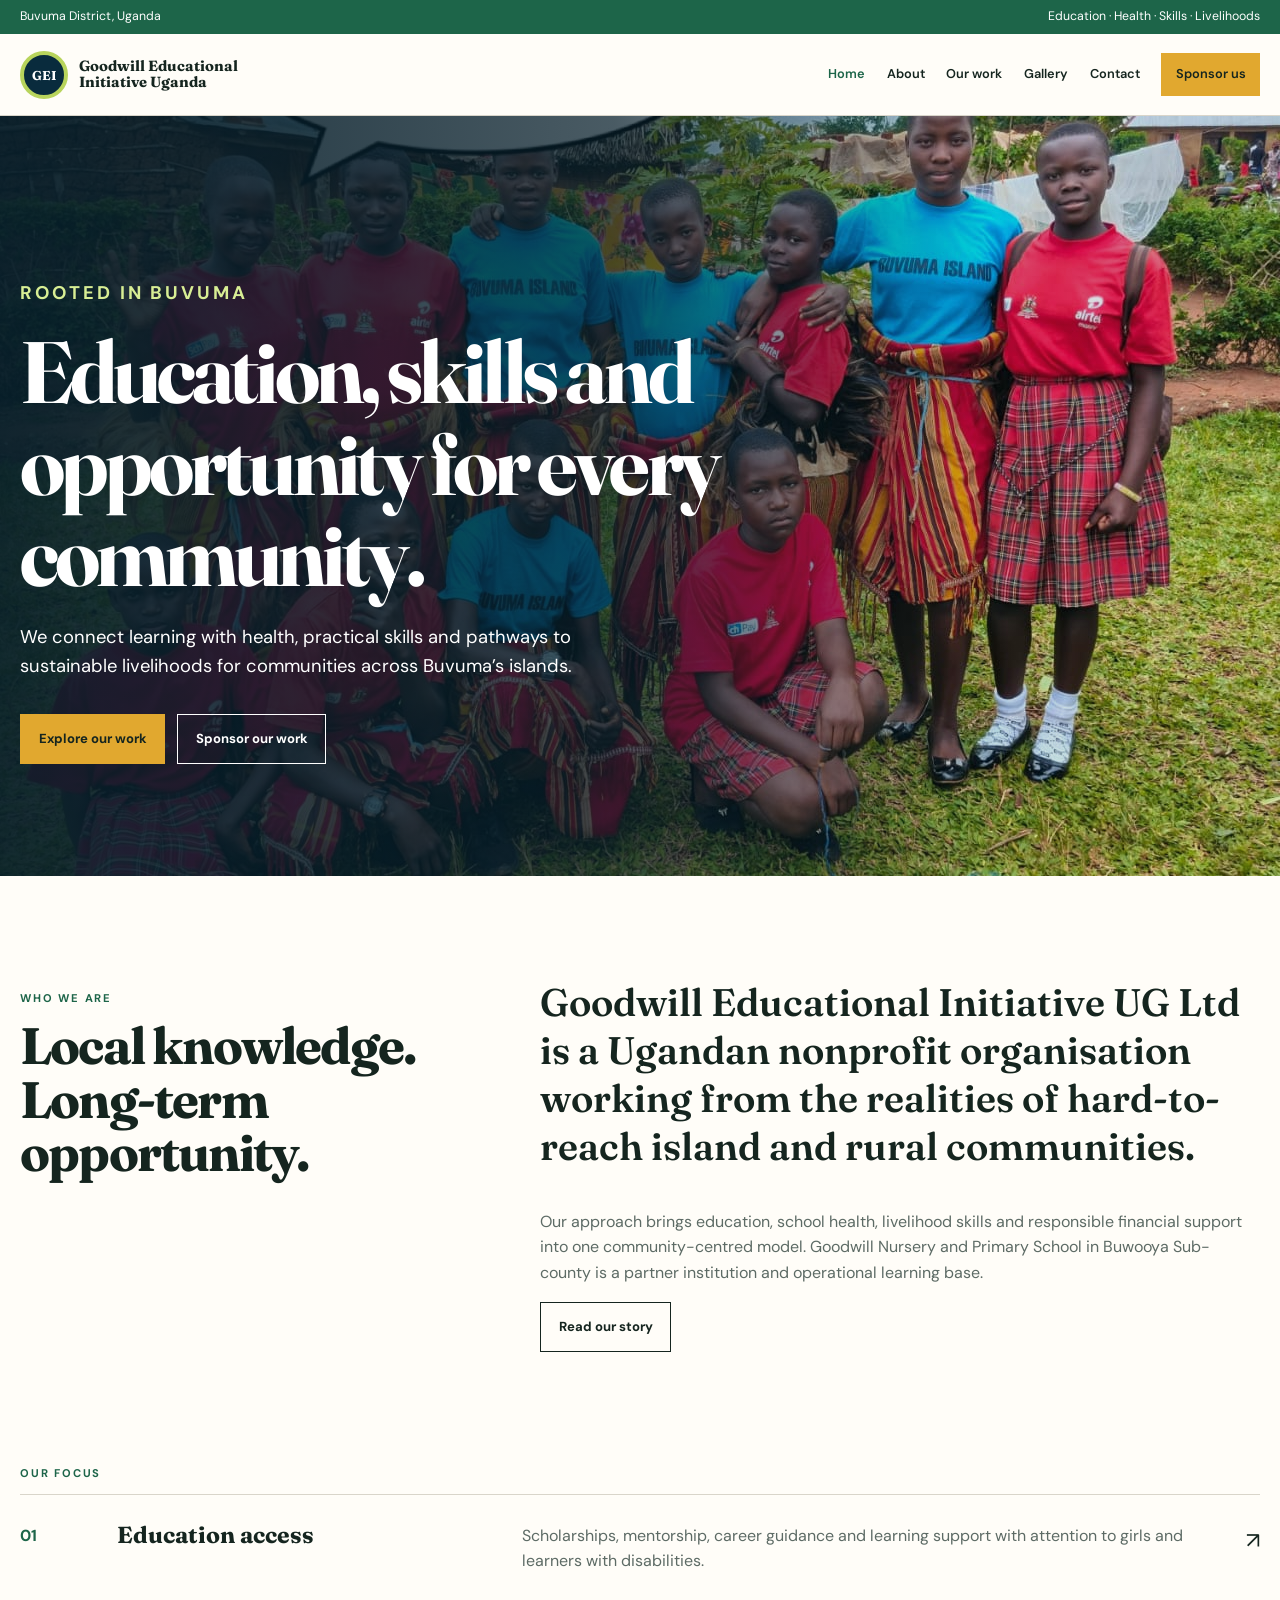
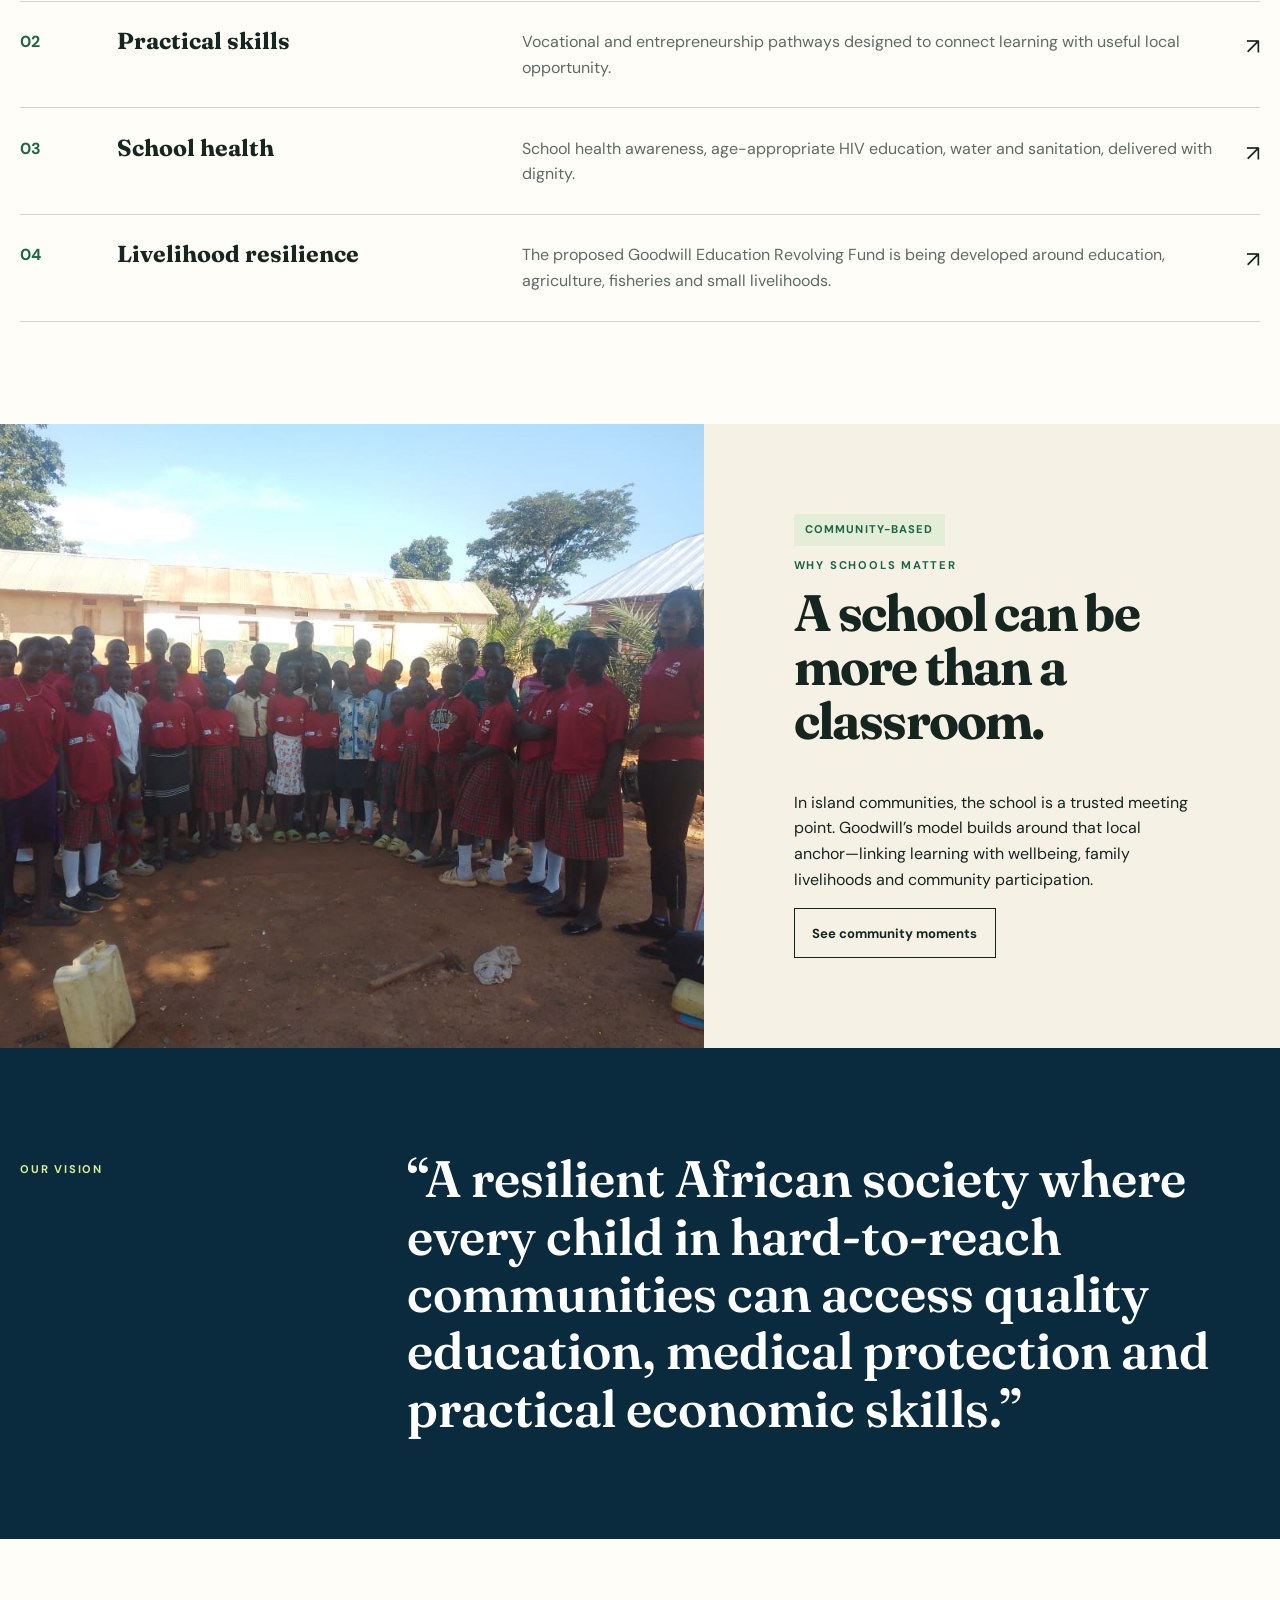
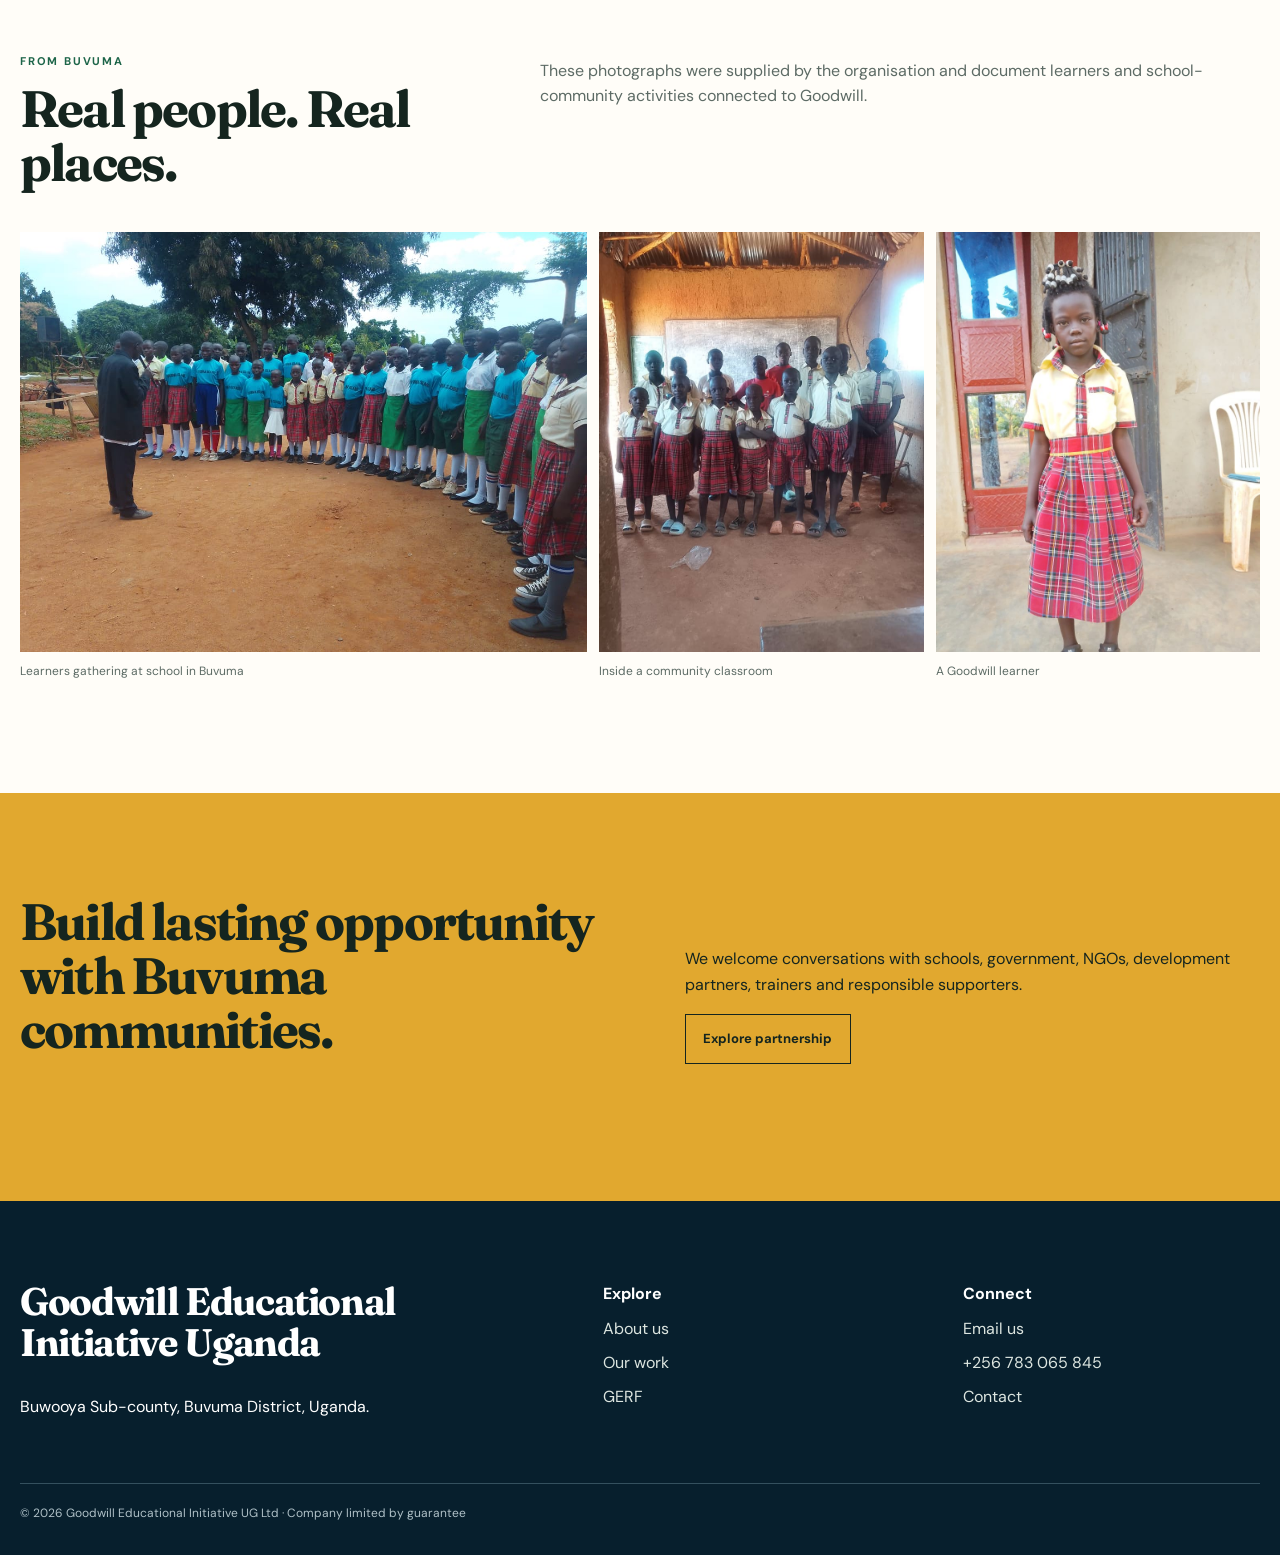
==== commit 1e9d0a2a: "Simplify navigation and add sponsor pathway" ====
--- a/index.html
+++ b/index.html
@@ -1 +1,245 @@
-<!doctype html><html lang="en"><head><meta charset="utf-8"><meta name="viewport" content="width=device-width,initial-scale=1"><meta name="description" content="Goodwill Educational Initiative Uganda connects education, practical skills, health support and sustainable livelihoods in Buvuma District."><meta property="og:title" content="Goodwill Educational Initiative Uganda"><meta property="og:image" content="images/community/learners-cultural-team.jpeg"><title>Goodwill Educational Initiative Uganda | Buvuma</title><link rel="icon" href="images/favicon.svg"><link rel="stylesheet" href="css/styles.css"></head><body><a class="skip" href="#main">Skip to content</a><div class="topline"><span>Buvuma District, Uganda</span><span>Education · Health · Skills · Livelihoods</span></div><header class="header"><a class="brand" href="index.html"><span class="brand-mark">GEI</span><strong>Goodwill Educational Initiative Uganda</strong></a><button class="menu" aria-label="Open navigation" aria-expanded="false"><span></span><span></span><span></span></button><nav class="nav"><a aria-current="page" href="index.html">Home</a><a href="pages/about.html">About</a><a href="pages/education.html">Our work</a><a href="pages/fund.html">GERF</a><a href="pages/projects.html">Stories</a><a href="pages/partnerships.html">Partner</a><a class="nav-cta" href="pages/contact.html">Contact us</a></nav></header><main id="main"><section class="hero"><div class="wrap"><div class="hero-copy reveal"><p class="eyebrow" style="color:#d8ee94">Rooted in Buvuma</p><h1>Education, skills and opportunity for every community.</h1><p>We connect learning with health, practical skills and pathways to sustainable livelihoods for communities across Buvuma’s islands.</p><div class="actions"><a class="btn btn-gold" href="pages/education.html">Explore our work</a><a class="btn btn-light" href="pages/partnerships.html">Partner with us</a></div></div></div></section><section class="section"><div class="wrap intro reveal"><div><p class="eyebrow">Who we are</p><h2>Local knowledge. Long-term opportunity.</h2></div><div><p class="lead">Goodwill Educational Initiative UG Ltd is a Ugandan nonprofit organisation working from the realities of hard-to-reach island and rural communities.</p><p class="muted">Our approach brings education, school health, livelihood skills and responsible financial support into one community-centred model. Goodwill Nursery and Primary School in Buwooya Sub-county is a partner institution and operational learning base.</p><a class="btn" href="pages/about.html">Read our story</a></div></div></section><section class="section" style="padding-top:0"><div class="wrap"><p class="eyebrow">Our focus</p><div class="programme-list reveal"><article class="programme-row"><span class="num">01</span><h3>Education access</h3><p>Scholarships, mentorship, career guidance and learning support with attention to girls and learners with disabilities.</p><a class="arrow" href="pages/education.html">↗</a></article><article class="programme-row"><span class="num">02</span><h3>Practical skills</h3><p>Vocational and entrepreneurship pathways designed to connect learning with useful local opportunity.</p><a class="arrow" href="pages/skills.html">↗</a></article><article class="programme-row"><span class="num">03</span><h3>School health</h3><p>School health awareness, age-appropriate HIV education, water and sanitation, delivered with dignity.</p><a class="arrow" href="pages/health.html">↗</a></article><article class="programme-row"><span class="num">04</span><h3>Livelihood resilience</h3><p>The proposed Goodwill Education Revolving Fund is being developed around education, agriculture, fisheries and small livelihoods.</p><a class="arrow" href="pages/fund.html">↗</a></article></div></div></section><section class="feature"><div class="feature-grid"><div class="feature-photo"><img src="images/community/school-community.jpeg" alt="Goodwill school community gathered outdoors" loading="lazy"></div><div class="feature-copy reveal"><span class="status">Community-based</span><p class="eyebrow">Why schools matter</p><h2>A school can be more than a classroom.</h2><p>In island communities, the school is a trusted meeting point. Goodwill’s model builds around that local anchor—linking learning with wellbeing, family livelihoods and community participation.</p><a class="btn" href="pages/projects.html">See community moments</a></div></div></section><section class="section quote-band"><div class="wrap reveal"><p class="eyebrow" style="color:#d8ee94">Our vision</p><blockquote>“A resilient African society where every child in hard-to-reach communities can access quality education, medical protection and practical economic skills.”</blockquote></div></section><section class="section"><div class="wrap"><div class="intro"><div><p class="eyebrow">From Buvuma</p><h2>Real people. Real places.</h2></div><p class="muted">These photographs were supplied by the organisation and document learners and school-community activities connected to Goodwill.</p></div><div class="photo-strip reveal"><figure><img src="images/community/learners-assembly.jpeg" alt="Learners assembled outdoors at school" loading="lazy"><figcaption>Learners gathering at school in Buvuma</figcaption></figure><figure><img src="images/community/classroom-group.jpeg" alt="Learners standing in a classroom" loading="lazy"><figcaption>Inside a community classroom</figcaption></figure><figure><img src="images/community/learner-portrait.jpeg" alt="A learner wearing the Goodwill school uniform" loading="lazy"><figcaption>A Goodwill learner</figcaption></figure></div></div></section><section class="section partner-band"><div class="wrap reveal"><h2>Build lasting opportunity with Buvuma communities.</h2><div><p>We welcome conversations with schools, government, NGOs, development partners, trainers and responsible supporters.</p><a class="btn" href="pages/partnerships.html">Explore partnership</a></div></div></section></main><footer class="footer"><div class="wrap"><div class="footer-grid"><div><h2>Goodwill Educational Initiative Uganda</h2><p>Buwooya Sub-county, Buvuma District, Uganda.</p></div><div><strong>Explore</strong><a href="pages/about.html">About us</a><a href="pages/education.html">Our work</a><a href="pages/fund.html">GERF</a></div><div><strong>Connect</strong><a href="mailto:goodwilleducationalinitiativeug@gmail.com">Email us</a><a href="tel:+256783065845">+256 783 065 845</a><a href="pages/contact.html">Contact</a></div></div><div class="footer-bottom">© 2026 Goodwill Educational Initiative UG Ltd · Company limited by guarantee</div></div></footer><script src="js/main.js"></script></body></html>
+<!doctype html>
+<html lang="en">
+  <head>
+    <meta charset="utf-8" />
+    <meta name="viewport" content="width=device-width,initial-scale=1" />
+    <meta
+      name="description"
+      content="Goodwill Educational Initiative Uganda connects education, practical skills, health support and sustainable livelihoods in Buvuma District."
+    />
+    <meta
+      property="og:title"
+      content="Goodwill Educational Initiative Uganda"
+    />
+    <meta
+      property="og:image"
+      content="images/community/learners-cultural-team.jpeg"
+    />
+    <title>Goodwill Educational Initiative Uganda | Buvuma</title>
+    <link rel="icon" href="images/favicon.svg" />
+    <link rel="stylesheet" href="css/styles.css" />
+  </head>
+  <body>
+    <a class="skip" href="#main">Skip to content</a>
+    <div class="topline">
+      <span>Buvuma District, Uganda</span
+      ><span>Education · Health · Skills · Livelihoods</span>
+    </div>
+    <header class="header">
+      <a class="brand" href="index.html"
+        ><span class="brand-mark">GEI</span
+        ><strong>Goodwill Educational Initiative Uganda</strong></a
+      ><button class="menu" aria-label="Open navigation" aria-expanded="false">
+        <span></span><span></span><span></span>
+      </button>
+      <nav class="nav">
+        <a aria-current="page" href="index.html">Home</a
+        ><a href="pages/about.html">About</a
+        ><a href="pages/education.html">Our work</a
+        ><a href="pages/projects.html">Gallery</a
+        ><a href="pages/contact.html">Contact</a
+        ><a class="nav-cta" href="pages/partnerships.html">Sponsor us</a>
+      </nav>
+    </header>
+    <main id="main">
+      <section class="hero">
+        <div class="wrap">
+          <div class="hero-copy reveal">
+            <p class="eyebrow" style="color: #d8ee94">Rooted in Buvuma</p>
+            <h1>Education, skills and opportunity for every community.</h1>
+            <p>
+              We connect learning with health, practical skills and pathways to
+              sustainable livelihoods for communities across Buvuma’s islands.
+            </p>
+            <div class="actions">
+              <a class="btn btn-gold" href="pages/education.html"
+                >Explore our work</a
+              ><a class="btn btn-light" href="pages/partnerships.html"
+                >Sponsor our work</a
+              >
+            </div>
+          </div>
+        </div>
+      </section>
+      <section class="section">
+        <div class="wrap intro reveal">
+          <div>
+            <p class="eyebrow">Who we are</p>
+            <h2>Local knowledge. Long-term opportunity.</h2>
+          </div>
+          <div>
+            <p class="lead">
+              Goodwill Educational Initiative UG Ltd is a Ugandan nonprofit
+              organisation working from the realities of hard-to-reach island
+              and rural communities.
+            </p>
+            <p class="muted">
+              Our approach brings education, school health, livelihood skills
+              and responsible financial support into one community-centred
+              model. Goodwill Nursery and Primary School in Buwooya Sub-county
+              is a partner institution and operational learning base.
+            </p>
+            <a class="btn" href="pages/about.html">Read our story</a>
+          </div>
+        </div>
+      </section>
+      <section class="section" style="padding-top: 0">
+        <div class="wrap">
+          <p class="eyebrow">Our focus</p>
+          <div class="programme-list reveal">
+            <article class="programme-row">
+              <span class="num">01</span>
+              <h3>Education access</h3>
+              <p>
+                Scholarships, mentorship, career guidance and learning support
+                with attention to girls and learners with disabilities.
+              </p>
+              <a class="arrow" href="pages/education.html">↗</a>
+            </article>
+            <article class="programme-row">
+              <span class="num">02</span>
+              <h3>Practical skills</h3>
+              <p>
+                Vocational and entrepreneurship pathways designed to connect
+                learning with useful local opportunity.
+              </p>
+              <a class="arrow" href="pages/skills.html">↗</a>
+            </article>
+            <article class="programme-row">
+              <span class="num">03</span>
+              <h3>School health</h3>
+              <p>
+                School health awareness, age-appropriate HIV education, water
+                and sanitation, delivered with dignity.
+              </p>
+              <a class="arrow" href="pages/health.html">↗</a>
+            </article>
+            <article class="programme-row">
+              <span class="num">04</span>
+              <h3>Livelihood resilience</h3>
+              <p>
+                The proposed Goodwill Education Revolving Fund is being
+                developed around education, agriculture, fisheries and small
+                livelihoods.
+              </p>
+              <a class="arrow" href="pages/fund.html">↗</a>
+            </article>
+          </div>
+        </div>
+      </section>
+      <section class="feature">
+        <div class="feature-grid">
+          <div class="feature-photo">
+            <img
+              src="images/community/school-community.jpeg"
+              alt="Goodwill school community gathered outdoors"
+              loading="lazy"
+            />
+          </div>
+          <div class="feature-copy reveal">
+            <span class="status">Community-based</span>
+            <p class="eyebrow">Why schools matter</p>
+            <h2>A school can be more than a classroom.</h2>
+            <p>
+              In island communities, the school is a trusted meeting point.
+              Goodwill’s model builds around that local anchor—linking learning
+              with wellbeing, family livelihoods and community participation.
+            </p>
+            <a class="btn" href="pages/projects.html">See community moments</a>
+          </div>
+        </div>
+      </section>
+      <section class="section quote-band">
+        <div class="wrap reveal">
+          <p class="eyebrow" style="color: #d8ee94">Our vision</p>
+          <blockquote>
+            “A resilient African society where every child in hard-to-reach
+            communities can access quality education, medical protection and
+            practical economic skills.”
+          </blockquote>
+        </div>
+      </section>
+      <section class="section">
+        <div class="wrap">
+          <div class="intro">
+            <div>
+              <p class="eyebrow">From Buvuma</p>
+              <h2>Real people. Real places.</h2>
+            </div>
+            <p class="muted">
+              These photographs were supplied by the organisation and document
+              learners and school-community activities connected to Goodwill.
+            </p>
+          </div>
+          <div class="photo-strip reveal">
+            <figure>
+              <img
+                src="images/community/learners-assembly.jpeg"
+                alt="Learners assembled outdoors at school"
+                loading="lazy"
+              />
+              <figcaption>Learners gathering at school in Buvuma</figcaption>
+            </figure>
+            <figure>
+              <img
+                src="images/community/classroom-group.jpeg"
+                alt="Learners standing in a classroom"
+                loading="lazy"
+              />
+              <figcaption>Inside a community classroom</figcaption>
+            </figure>
+            <figure>
+              <img
+                src="images/community/learner-portrait.jpeg"
+                alt="A learner wearing the Goodwill school uniform"
+                loading="lazy"
+              />
+              <figcaption>A Goodwill learner</figcaption>
+            </figure>
+          </div>
+        </div>
+      </section>
+      <section class="section partner-band">
+        <div class="wrap reveal">
+          <h2>Build lasting opportunity with Buvuma communities.</h2>
+          <div>
+            <p>
+              We welcome conversations with schools, government, NGOs,
+              development partners, trainers and responsible supporters.
+            </p>
+            <a class="btn" href="pages/partnerships.html"
+              >Explore partnership</a
+            >
+          </div>
+        </div>
+      </section>
+    </main>
+    <footer class="footer">
+      <div class="wrap">
+        <div class="footer-grid">
+          <div>
+            <h2>Goodwill Educational Initiative Uganda</h2>
+            <p>Buwooya Sub-county, Buvuma District, Uganda.</p>
+          </div>
+          <div>
+            <strong>Explore</strong><a href="pages/about.html">About us</a
+            ><a href="pages/education.html">Our work</a
+            ><a href="pages/fund.html">GERF</a>
+          </div>
+          <div>
+            <strong>Connect</strong
+            ><a href="mailto:goodwilleducationalinitiativeug@gmail.com"
+              >Email us</a
+            ><a href="tel:+256783065845">+256 783 065 845</a
+            ><a href="pages/contact.html">Contact</a>
+          </div>
+        </div>
+        <div class="footer-bottom">
+          © 2026 Goodwill Educational Initiative UG Ltd · Company limited by
+          guarantee
+        </div>
+      </div>
+    </footer>
+    <script src="js/main.js"></script>
+  </body>
+</html>
--- a/css/styles.css
+++ b/css/styles.css
@@ -1,5 +1,575 @@
-@import url('https://fonts.googleapis.com/css2?family=DM+Sans:wght@400;500;600;700&family=Fraunces:opsz,wght@9..144,600;9..144,700&display=swap');
-:root{--navy:#092b3d;--green:#1d6549;--lime:#b8d45c;--gold:#e1a82f;--cream:#f6f1e5;--paper:#fffdf8;--ink:#15251f;--muted:#5d6b65;--line:#d9d5ca;--serif:'Fraunces',Georgia,serif;--sans:'DM Sans',Arial,sans-serif}*{box-sizing:border-box}html{scroll-behavior:smooth}body{margin:0;background:var(--paper);color:var(--ink);font-family:var(--sans);line-height:1.6}img{display:block;width:100%}a{color:inherit}button,input,textarea,select{font:inherit}.skip{position:fixed;top:-5rem;left:1rem;background:#fff;padding:.7rem;z-index:100}.skip:focus{top:1rem}.topline{background:var(--green);color:#fff;padding:.45rem max(1rem,calc((100vw - 1240px)/2));display:flex;justify-content:space-between;font-size:.77rem}.header{height:82px;background:rgba(255,253,248,.97);display:flex;align-items:center;justify-content:space-between;padding:0 max(1rem,calc((100vw - 1240px)/2));position:sticky;top:0;z-index:30;border-bottom:1px solid var(--line)}.brand{display:flex;align-items:center;gap:.7rem;text-decoration:none}.brand-mark{width:48px;height:48px;border-radius:50%;background:var(--navy);color:#fff;display:grid;place-items:center;font:700 .8rem var(--serif);border:4px solid var(--lime)}.brand strong{font:700 .92rem/1.05 var(--serif);max-width:165px}.nav{display:flex;gap:1.35rem;align-items:center}.nav a{text-decoration:none;font-size:.8rem;font-weight:600}.nav a[aria-current=page]{color:var(--green)}.nav-cta{background:var(--gold);padding:.7rem .9rem}.menu{display:none;border:0;background:none;padding:.7rem}.menu span{display:block;width:25px;height:2px;background:var(--ink);margin:5px}.wrap{width:min(1240px,calc(100% - 2rem));margin:auto}.eyebrow{text-transform:uppercase;letter-spacing:.16em;font-size:.7rem;font-weight:700;color:var(--green)}h1,h2,h3{font-family:var(--serif);line-height:1.05;margin-top:0}h1{font-size:clamp(3rem,6.8vw,6.6rem);letter-spacing:-.045em}h2{font-size:clamp(2.2rem,4vw,4rem);letter-spacing:-.035em}h3{font-size:1.45rem}.hero{min-height:760px;background:linear-gradient(90deg,rgba(6,30,42,.94) 0%,rgba(6,30,42,.73) 48%,rgba(6,30,42,.15) 78%),url('../images/community/learners-cultural-team.jpeg') center/cover;display:flex;align-items:end;color:#fff}.hero-copy{padding:8rem 0 6rem;width:min(760px,100%)}.hero h1{margin:.7rem 0 1.4rem}.hero p{font-size:1.15rem;max-width:650px}.actions{display:flex;gap:.75rem;flex-wrap:wrap;margin-top:2rem}.btn{min-height:50px;display:inline-flex;align-items:center;justify-content:center;padding:.8rem 1.1rem;border:1px solid currentColor;text-decoration:none;font-weight:700;font-size:.82rem;transition:.25s}.btn:hover{transform:translateY(-3px)}.btn-gold{background:var(--gold);border-color:var(--gold);color:var(--ink)}.btn-light{color:#fff}.section{padding:clamp(4.5rem,8vw,8rem) 0}.intro{display:grid;grid-template-columns:.72fr 1.28fr;gap:9vw}.lead{font:600 clamp(1.6rem,3vw,2.8rem)/1.25 var(--serif);margin-top:0}.muted{color:var(--muted)}.programme-list{border-top:1px solid var(--line)}.programme-row{display:grid;grid-template-columns:65px .7fr 1.3fr auto;gap:2rem;padding:1.7rem 0;border-bottom:1px solid var(--line);align-items:start}.programme-row .num{color:var(--green);font-weight:700}.programme-row h3,.programme-row p{margin:0}.programme-row p{color:var(--muted)}.arrow{font-size:1.4rem;text-decoration:none}.feature{background:var(--cream)}.feature-grid{display:grid;grid-template-columns:1.1fr .9fr;min-height:620px}.feature-photo img{height:100%;object-fit:cover}.feature-copy{padding:clamp(3rem,7vw,7rem);align-self:center}.status{display:inline-block;background:#e4edd7;color:var(--green);font-weight:700;font-size:.7rem;text-transform:uppercase;letter-spacing:.1em;padding:.45rem .7rem}.quote-band{background:var(--navy);color:#fff}.quote-band .wrap{display:grid;grid-template-columns:.5fr 1.5fr;gap:8vw}.quote-band blockquote{font:600 clamp(2rem,4vw,4rem)/1.12 var(--serif);margin:0}.photo-strip{display:grid;grid-template-columns:1.4fr .8fr .8fr;gap:.75rem}.photo-strip figure{margin:0;overflow:hidden}.photo-strip img{height:420px;object-fit:cover;transition:.6s}.photo-strip figure:hover img{transform:scale(1.025)}.photo-strip figcaption{font-size:.75rem;color:var(--muted);padding:.6rem 0}.partner-band{background:var(--gold)}.partner-band .wrap{display:grid;grid-template-columns:1fr 1fr;gap:7vw;align-items:center}.page-hero{background:var(--navy);color:#fff;padding:clamp(5rem,10vw,9rem) 0}.page-hero h1{max-width:920px;margin:.7rem 0}.page-hero p{max-width:720px;font-size:1.1rem}.grid-2{display:grid;grid-template-columns:1fr 1fr;gap:7vw}.grid-3{display:grid;grid-template-columns:repeat(3,1fr);gap:1.2rem}.panel{padding:2rem;background:var(--cream);border-top:4px solid var(--green)}.panel p{color:var(--muted)}.value{border-top:1px solid var(--line);padding:1.3rem 0}.leader{background:var(--cream)}.leader-grid{display:grid;grid-template-columns:.75fr 1.25fr;gap:6vw}.portrait{max-height:600px;object-fit:cover}.notice{padding:1.2rem;border-left:5px solid var(--gold);background:var(--cream)}.steps{counter-reset:item;list-style:none;padding:0}.steps li{counter-increment:item;display:grid;grid-template-columns:3rem 1fr;padding:1.2rem 0;border-top:1px solid var(--line)}.steps li:before{content:'0' counter(item);color:var(--green);font-weight:700}.gallery{columns:3 260px;column-gap:1rem}.gallery figure{break-inside:avoid;margin:0 0 1rem}.gallery img{max-height:520px;object-fit:cover}.gallery figcaption{padding:.5rem 0;font-size:.78rem;color:var(--muted)}.contact-grid{display:grid;grid-template-columns:.8fr 1.2fr;gap:7vw}.contact-list a{display:block;font-size:1.2rem;margin:.8rem 0}.footer{background:#071f2d;color:#fff;padding:5rem 0 2rem}.footer-grid{display:grid;grid-template-columns:1.4fr .8fr .8fr;gap:4rem}.footer h2{font-size:2.4rem}.footer a{display:block;text-decoration:none;margin:.55rem 0;color:#dce5e0}.footer-bottom{border-top:1px solid #34505e;margin-top:3rem;padding-top:1.2rem;font-size:.75rem;color:#afc0c7}.reveal{opacity:0;transform:translateY(18px);transition:.7s}.reveal.visible{opacity:1;transform:none}.not-found{min-height:65vh;display:grid;place-items:center;text-align:center}.not-found strong{display:block;font:700 9rem var(--serif);color:var(--green)}
-@media(max-width:900px){.topline span:last-child{display:none}.header{height:70px}.brand strong{font-size:.78rem}.brand-mark{width:42px;height:42px}.menu{display:block}.nav{display:none;position:absolute;top:100%;left:0;right:0;background:var(--paper);padding:1rem;flex-direction:column;align-items:stretch;box-shadow:0 12px 20px #0002}.nav.open{display:flex}.nav a{padding:.55rem}.hero{min-height:680px;background-position:58% center}.hero-copy{padding:7rem 0 4rem}.intro,.feature-grid,.quote-band .wrap,.partner-band .wrap,.grid-2,.leader-grid,.contact-grid{grid-template-columns:1fr}.programme-row{grid-template-columns:42px 1fr}.programme-row p,.programme-row .arrow{grid-column:2}.photo-strip{grid-template-columns:1fr 1fr}.photo-strip figure:first-child{grid-column:1/-1}.photo-strip img{height:300px}.footer-grid{grid-template-columns:1fr 1fr}.footer-grid>div:first-child{grid-column:1/-1}}
-@media(max-width:560px){h1{font-size:3.25rem}.hero{min-height:620px}.programme-row{gap:.8rem}.grid-3{grid-template-columns:1fr}.photo-strip{grid-template-columns:1fr}.photo-strip figure:first-child{grid-column:auto}.gallery{columns:1}.footer-grid{grid-template-columns:1fr}.footer-grid>div:first-child{grid-column:auto}}
-@media(prefers-reduced-motion:reduce){html{scroll-behavior:auto}.reveal{opacity:1;transform:none;transition:none}.btn,.photo-strip img{transition:none}}
+@import url("https://fonts.googleapis.com/css2?family=DM+Sans:wght@400;500;600;700&family=Fraunces:opsz,wght@9..144,600;9..144,700&display=swap");
+:root {
+  --navy: #092b3d;
+  --green: #1d6549;
+  --lime: #b8d45c;
+  --gold: #e1a82f;
+  --cream: #f6f1e5;
+  --paper: #fffdf8;
+  --ink: #15251f;
+  --muted: #5d6b65;
+  --line: #d9d5ca;
+  --serif: "Fraunces", Georgia, serif;
+  --sans: "DM Sans", Arial, sans-serif;
+}
+* {
+  box-sizing: border-box;
+}
+html {
+  scroll-behavior: smooth;
+}
+body {
+  margin: 0;
+  background: var(--paper);
+  color: var(--ink);
+  font-family: var(--sans);
+  line-height: 1.6;
+}
+img {
+  display: block;
+  width: 100%;
+}
+a {
+  color: inherit;
+}
+button,
+input,
+textarea,
+select {
+  font: inherit;
+}
+.skip {
+  position: fixed;
+  top: -5rem;
+  left: 1rem;
+  background: #fff;
+  padding: 0.7rem;
+  z-index: 100;
+}
+.skip:focus {
+  top: 1rem;
+}
+.topline {
+  background: var(--green);
+  color: #fff;
+  padding: 0.45rem max(1rem, calc((100vw - 1240px) / 2));
+  display: flex;
+  justify-content: space-between;
+  font-size: 0.77rem;
+}
+.header {
+  height: 82px;
+  background: rgba(255, 253, 248, 0.97);
+  display: flex;
+  align-items: center;
+  justify-content: space-between;
+  padding: 0 max(1rem, calc((100vw - 1240px) / 2));
+  position: sticky;
+  top: 0;
+  z-index: 30;
+  border-bottom: 1px solid var(--line);
+}
+.brand {
+  display: flex;
+  align-items: center;
+  gap: 0.7rem;
+  text-decoration: none;
+}
+.brand-mark {
+  width: 48px;
+  height: 48px;
+  border-radius: 50%;
+  background: var(--navy);
+  color: #fff;
+  display: grid;
+  place-items: center;
+  font: 700 0.8rem var(--serif);
+  border: 4px solid var(--lime);
+}
+.brand strong {
+  font: 700 0.92rem/1.05 var(--serif);
+  max-width: 165px;
+}
+.nav {
+  display: flex;
+  gap: 1.35rem;
+  align-items: center;
+}
+.nav a {
+  text-decoration: none;
+  font-size: 0.8rem;
+  font-weight: 600;
+}
+.nav a[aria-current="page"] {
+  color: var(--green);
+}
+.nav-cta {
+  background: var(--gold);
+  padding: 0.7rem 0.9rem;
+}
+.menu {
+  display: none;
+  border: 0;
+  background: none;
+  padding: 0.7rem;
+}
+.menu span {
+  display: block;
+  width: 25px;
+  height: 2px;
+  background: var(--ink);
+  margin: 5px;
+}
+.wrap {
+  width: min(1240px, calc(100% - 2rem));
+  margin: auto;
+}
+.eyebrow {
+  text-transform: uppercase;
+  letter-spacing: 0.16em;
+  font-size: 0.7rem;
+  font-weight: 700;
+  color: var(--green);
+}
+h1,
+h2,
+h3 {
+  font-family: var(--serif);
+  line-height: 1.05;
+  margin-top: 0;
+}
+h1 {
+  font-size: clamp(3rem, 6.8vw, 6.6rem);
+  letter-spacing: -0.045em;
+}
+h2 {
+  font-size: clamp(2.2rem, 4vw, 4rem);
+  letter-spacing: -0.035em;
+}
+h3 {
+  font-size: 1.45rem;
+}
+.hero {
+  min-height: 760px;
+  background:
+    linear-gradient(
+      90deg,
+      rgba(6, 30, 42, 0.94) 0%,
+      rgba(6, 30, 42, 0.73) 48%,
+      rgba(6, 30, 42, 0.15) 78%
+    ),
+    url("../images/community/learners-cultural-team.jpeg") center/cover;
+  display: flex;
+  align-items: end;
+  color: #fff;
+}
+.hero-copy {
+  padding: 8rem 0 6rem;
+  width: min(760px, 100%);
+}
+.hero h1 {
+  margin: 0.7rem 0 1.4rem;
+}
+.hero p {
+  font-size: 1.15rem;
+  max-width: 650px;
+}
+.actions {
+  display: flex;
+  gap: 0.75rem;
+  flex-wrap: wrap;
+  margin-top: 2rem;
+}
+.btn {
+  min-height: 50px;
+  display: inline-flex;
+  align-items: center;
+  justify-content: center;
+  padding: 0.8rem 1.1rem;
+  border: 1px solid currentColor;
+  text-decoration: none;
+  font-weight: 700;
+  font-size: 0.82rem;
+  transition: 0.25s;
+}
+.btn:hover {
+  transform: translateY(-3px);
+}
+.btn-gold {
+  background: var(--gold);
+  border-color: var(--gold);
+  color: var(--ink);
+}
+.btn-light {
+  color: #fff;
+}
+.section {
+  padding: clamp(4.5rem, 8vw, 8rem) 0;
+}
+.intro {
+  display: grid;
+  grid-template-columns: 0.72fr 1.28fr;
+  gap: 9vw;
+}
+.lead {
+  font: 600 clamp(1.6rem, 3vw, 2.8rem) / 1.25 var(--serif);
+  margin-top: 0;
+}
+.muted {
+  color: var(--muted);
+}
+.programme-list {
+  border-top: 1px solid var(--line);
+}
+.programme-row {
+  display: grid;
+  grid-template-columns: 65px 0.7fr 1.3fr auto;
+  gap: 2rem;
+  padding: 1.7rem 0;
+  border-bottom: 1px solid var(--line);
+  align-items: start;
+}
+.programme-row .num {
+  color: var(--green);
+  font-weight: 700;
+}
+.programme-row h3,
+.programme-row p {
+  margin: 0;
+}
+.programme-row p {
+  color: var(--muted);
+}
+.arrow {
+  font-size: 1.4rem;
+  text-decoration: none;
+}
+.feature {
+  background: var(--cream);
+}
+.feature-grid {
+  display: grid;
+  grid-template-columns: 1.1fr 0.9fr;
+  min-height: 620px;
+}
+.feature-photo img {
+  height: 100%;
+  object-fit: cover;
+}
+.feature-copy {
+  padding: clamp(3rem, 7vw, 7rem);
+  align-self: center;
+}
+.status {
+  display: inline-block;
+  background: #e4edd7;
+  color: var(--green);
+  font-weight: 700;
+  font-size: 0.7rem;
+  text-transform: uppercase;
+  letter-spacing: 0.1em;
+  padding: 0.45rem 0.7rem;
+}
+.quote-band {
+  background: var(--navy);
+  color: #fff;
+}
+.quote-band .wrap {
+  display: grid;
+  grid-template-columns: 0.5fr 1.5fr;
+  gap: 8vw;
+}
+.quote-band blockquote {
+  font: 600 clamp(2rem, 4vw, 4rem) / 1.12 var(--serif);
+  margin: 0;
+}
+.photo-strip {
+  display: grid;
+  grid-template-columns: 1.4fr 0.8fr 0.8fr;
+  gap: 0.75rem;
+}
+.photo-strip figure {
+  margin: 0;
+  overflow: hidden;
+}
+.photo-strip img {
+  height: 420px;
+  object-fit: cover;
+  transition: 0.6s;
+}
+.photo-strip figure:hover img {
+  transform: scale(1.025);
+}
+.photo-strip figcaption {
+  font-size: 0.75rem;
+  color: var(--muted);
+  padding: 0.6rem 0;
+}
+.partner-band {
+  background: var(--gold);
+}
+.partner-band .wrap {
+  display: grid;
+  grid-template-columns: 1fr 1fr;
+  gap: 7vw;
+  align-items: center;
+}
+.page-hero {
+  background: var(--navy);
+  color: #fff;
+  padding: clamp(5rem, 10vw, 9rem) 0;
+}
+.page-hero h1 {
+  max-width: 920px;
+  margin: 0.7rem 0;
+}
+.page-hero p {
+  max-width: 720px;
+  font-size: 1.1rem;
+}
+.grid-2 {
+  display: grid;
+  grid-template-columns: 1fr 1fr;
+  gap: 7vw;
+}
+.grid-3 {
+  display: grid;
+  grid-template-columns: repeat(3, 1fr);
+  gap: 1.2rem;
+}
+.panel {
+  padding: 2rem;
+  background: var(--cream);
+  border-top: 4px solid var(--green);
+}
+.panel p {
+  color: var(--muted);
+}
+.value {
+  border-top: 1px solid var(--line);
+  padding: 1.3rem 0;
+}
+.leader {
+  background: var(--cream);
+}
+.leader-grid {
+  display: grid;
+  grid-template-columns: 0.75fr 1.25fr;
+  gap: 6vw;
+}
+.portrait {
+  max-height: 600px;
+  object-fit: cover;
+}
+.notice {
+  padding: 1.2rem;
+  border-left: 5px solid var(--gold);
+  background: var(--cream);
+}
+.steps {
+  counter-reset: item;
+  list-style: none;
+  padding: 0;
+}
+.steps li {
+  counter-increment: item;
+  display: grid;
+  grid-template-columns: 3rem 1fr;
+  padding: 1.2rem 0;
+  border-top: 1px solid var(--line);
+}
+.steps li:before {
+  content: "0" counter(item);
+  color: var(--green);
+  font-weight: 700;
+}
+.gallery {
+  columns: 3 260px;
+  column-gap: 1rem;
+}
+.gallery figure {
+  break-inside: avoid;
+  margin: 0 0 1rem;
+}
+.gallery img {
+  max-height: 520px;
+  object-fit: cover;
+}
+.gallery figcaption {
+  padding: 0.5rem 0;
+  font-size: 0.78rem;
+  color: var(--muted);
+}
+.contact-grid {
+  display: grid;
+  grid-template-columns: 0.8fr 1.2fr;
+  gap: 7vw;
+}
+.contact-list a {
+  display: block;
+  font-size: 1.2rem;
+  margin: 0.8rem 0;
+}
+.footer {
+  background: #071f2d;
+  color: #fff;
+  padding: 5rem 0 2rem;
+}
+.footer-grid {
+  display: grid;
+  grid-template-columns: 1.4fr 0.8fr 0.8fr;
+  gap: 4rem;
+}
+.footer h2 {
+  font-size: 2.4rem;
+}
+.footer a {
+  display: block;
+  text-decoration: none;
+  margin: 0.55rem 0;
+  color: #dce5e0;
+}
+.footer-bottom {
+  border-top: 1px solid #34505e;
+  margin-top: 3rem;
+  padding-top: 1.2rem;
+  font-size: 0.75rem;
+  color: #afc0c7;
+}
+.reveal {
+  opacity: 0;
+  transform: translateY(18px);
+  transition: 0.7s;
+}
+.reveal.visible {
+  opacity: 1;
+  transform: none;
+}
+.not-found {
+  min-height: 65vh;
+  display: grid;
+  place-items: center;
+  text-align: center;
+}
+.not-found strong {
+  display: block;
+  font: 700 9rem var(--serif);
+  color: var(--green);
+}
+@media (max-width: 900px) {
+  .topline span:last-child {
+    display: none;
+  }
+  .header {
+    height: 70px;
+  }
+  .brand strong {
+    font-size: 0.78rem;
+  }
+  .brand-mark {
+    width: 42px;
+    height: 42px;
+  }
+  .menu {
+    display: block;
+  }
+  .nav {
+    display: none;
+    position: absolute;
+    top: 100%;
+    left: 0;
+    right: 0;
+    background: var(--paper);
+    padding: 1rem;
+    flex-direction: column;
+    align-items: stretch;
+    box-shadow: 0 12px 20px #0002;
+  }
+  .nav.open {
+    display: flex;
+  }
+  .nav a {
+    padding: 0.55rem;
+  }
+  .hero {
+    min-height: 680px;
+    background-position: 58% center;
+  }
+  .hero-copy {
+    padding: 7rem 0 4rem;
+  }
+  .intro,
+  .feature-grid,
+  .quote-band .wrap,
+  .partner-band .wrap,
+  .grid-2,
+  .leader-grid,
+  .contact-grid {
+    grid-template-columns: 1fr;
+  }
+  .programme-row {
+    grid-template-columns: 42px 1fr;
+  }
+  .programme-row p,
+  .programme-row .arrow {
+    grid-column: 2;
+  }
+  .photo-strip {
+    grid-template-columns: 1fr 1fr;
+  }
+  .photo-strip figure:first-child {
+    grid-column: 1/-1;
+  }
+  .photo-strip img {
+    height: 300px;
+  }
+  .footer-grid {
+    grid-template-columns: 1fr 1fr;
+  }
+  .footer-grid > div:first-child {
+    grid-column: 1/-1;
+  }
+}
+@media (max-width: 560px) {
+  h1 {
+    font-size: 3.25rem;
+  }
+  .hero {
+    min-height: 620px;
+  }
+  .programme-row {
+    gap: 0.8rem;
+  }
+  .grid-3 {
+    grid-template-columns: 1fr;
+  }
+  .photo-strip {
+    grid-template-columns: 1fr;
+  }
+  .photo-strip figure:first-child {
+    grid-column: auto;
+  }
+  .gallery {
+    columns: 1;
+  }
+  .footer-grid {
+    grid-template-columns: 1fr;
+  }
+  .footer-grid > div:first-child {
+    grid-column: auto;
+  }
+}
+@media (prefers-reduced-motion: reduce) {
+  html {
+    scroll-behavior: auto;
+  }
+  .reveal {
+    opacity: 1;
+    transform: none;
+    transition: none;
+  }
+  .btn,
+  .photo-strip img {
+    transition: none;
+  }
+}
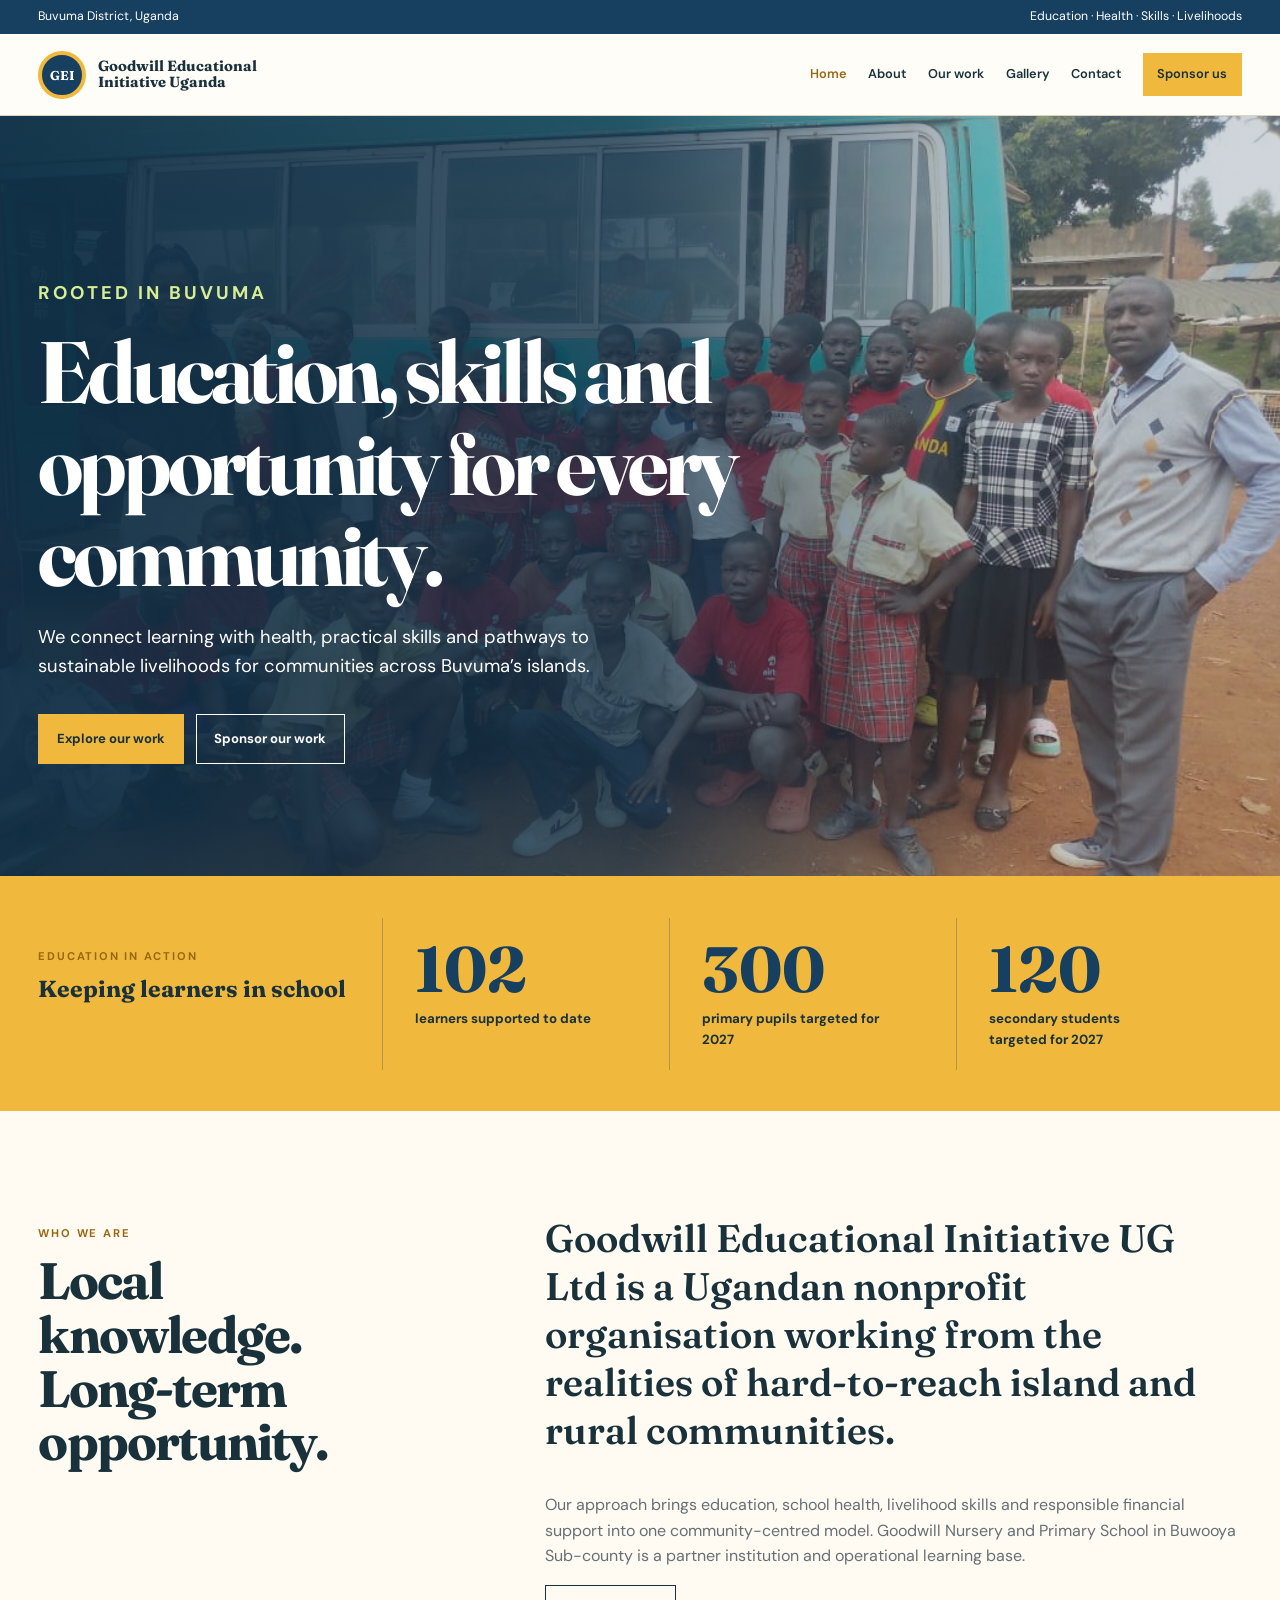
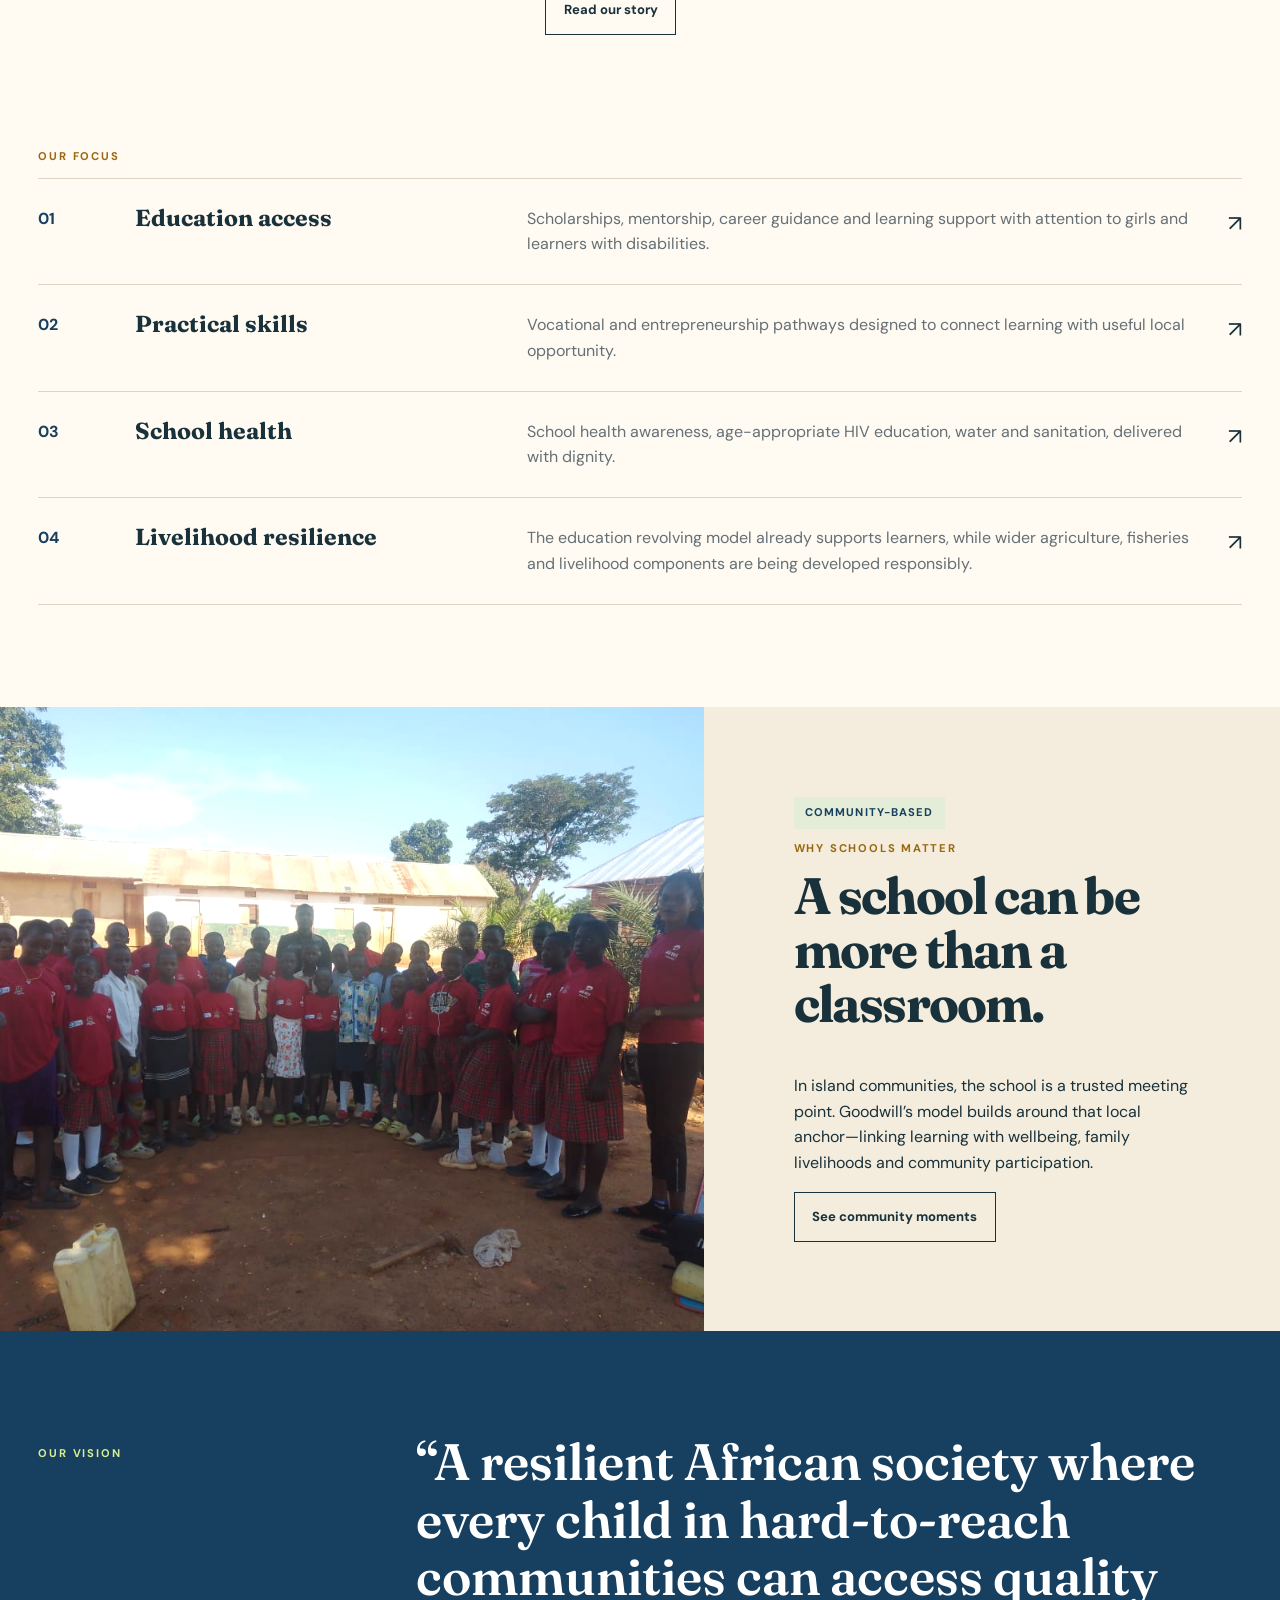
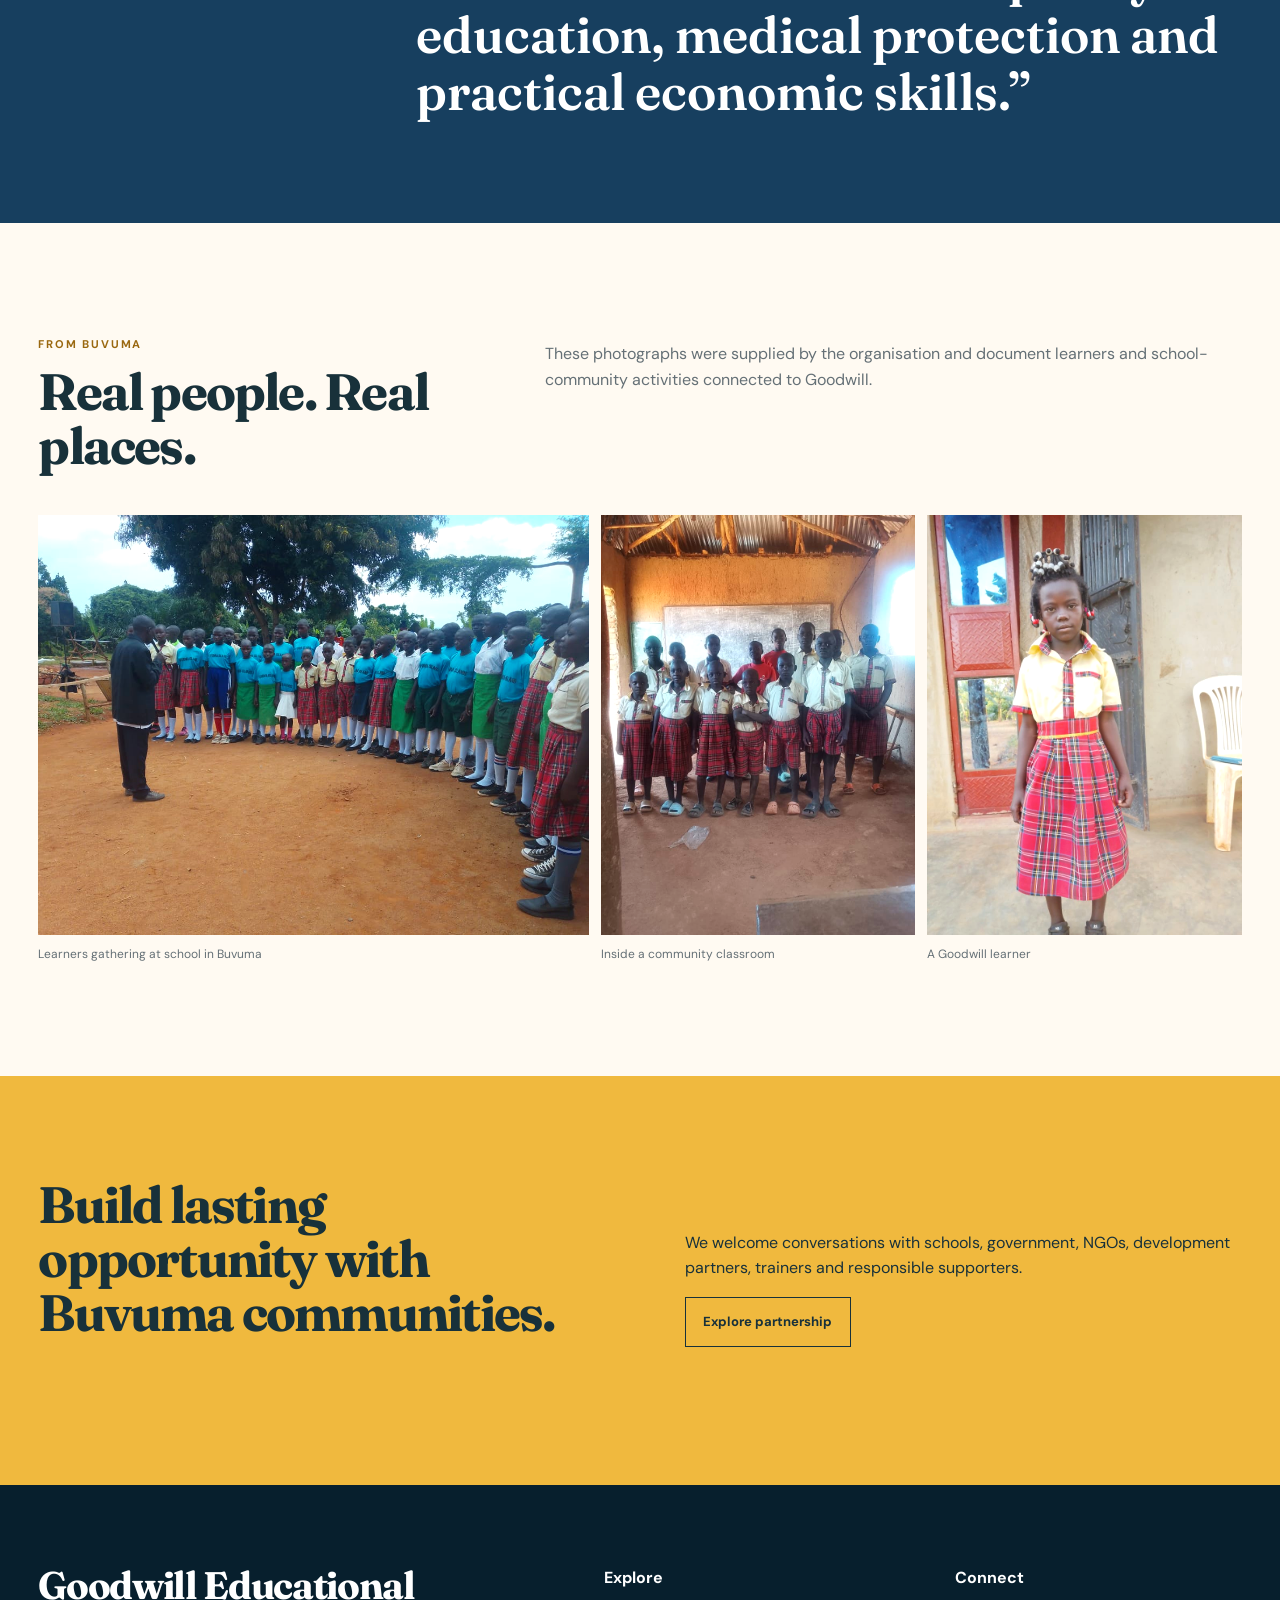
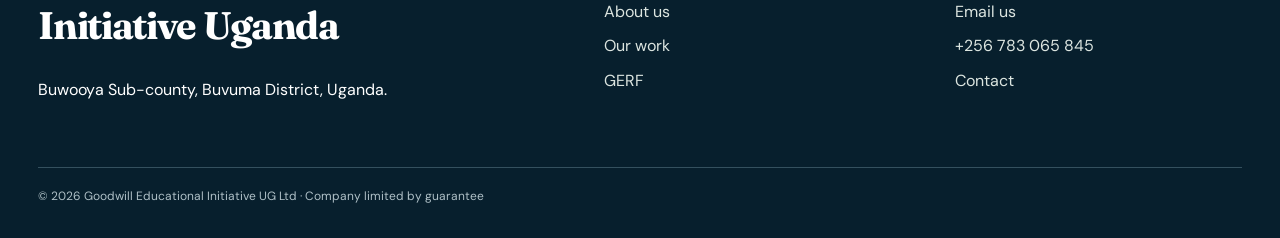
==== commit 9f57b260: "Add verified learner reach and revolving fund model" ====
--- a/index.html
+++ b/index.html
@@ -61,6 +61,28 @@
           </div>
         </div>
       </section>
+      <section class="impact-band" aria-label="Goodwill education reach">
+        <div class="wrap impact-grid reveal">
+          <div>
+            <p class="eyebrow">Education in action</p>
+            <h3 style="margin-bottom: 0">Keeping learners in school</h3>
+          </div>
+          <div>
+            <span class="impact-number">102</span>
+            <span class="impact-label">learners supported to date</span>
+          </div>
+          <div>
+            <span class="impact-number">300</span>
+            <span class="impact-label">primary pupils targeted for 2027</span>
+          </div>
+          <div>
+            <span class="impact-number">120</span>
+            <span class="impact-label"
+              >secondary students targeted for 2027</span
+            >
+          </div>
+        </div>
+      </section>
       <section class="section">
         <div class="wrap intro reveal">
           <div>
@@ -118,9 +140,9 @@
               <span class="num">04</span>
               <h3>Livelihood resilience</h3>
               <p>
-                The proposed Goodwill Education Revolving Fund is being
-                developed around education, agriculture, fisheries and small
-                livelihoods.
+                The education revolving model already supports learners, while
+                wider agriculture, fisheries and livelihood components are being
+                developed responsibly.
               </p>
               <a class="arrow" href="pages/fund.html">↗</a>
             </article>
--- a/css/styles.css
+++ b/css/styles.css
@@ -1,14 +1,14 @@
 @import url("https://fonts.googleapis.com/css2?family=DM+Sans:wght@400;500;600;700&family=Fraunces:opsz,wght@9..144,600;9..144,700&display=swap");
 :root {
-  --navy: #092b3d;
-  --green: #1d6549;
-  --lime: #b8d45c;
-  --gold: #e1a82f;
-  --cream: #f6f1e5;
-  --paper: #fffdf8;
-  --ink: #15251f;
-  --muted: #5d6b65;
-  --line: #d9d5ca;
+  --navy: #173f5f;
+  --green: #173f5f;
+  --lime: #f0b93e;
+  --gold: #f0b93e;
+  --cream: #f4ecdc;
+  --paper: #fffaf2;
+  --ink: #18313a;
+  --muted: #657076;
+  --line: #ded4c4;
   --serif: "Fraunces", Georgia, serif;
   --sans: "DM Sans", Arial, sans-serif;
 }
@@ -50,9 +50,9 @@
   top: 1rem;
 }
 .topline {
-  background: var(--green);
+  background: var(--navy);
   color: #fff;
-  padding: 0.45rem max(1rem, calc((100vw - 1240px) / 2));
+  padding: 0.45rem clamp(1rem, 3vw, 3.5rem);
   display: flex;
   justify-content: space-between;
   font-size: 0.77rem;
@@ -63,7 +63,7 @@
   display: flex;
   align-items: center;
   justify-content: space-between;
-  padding: 0 max(1rem, calc((100vw - 1240px) / 2));
+  padding: 0 clamp(1rem, 3vw, 3.5rem);
   position: sticky;
   top: 0;
   z-index: 30;
@@ -79,7 +79,7 @@
   width: 48px;
   height: 48px;
   border-radius: 50%;
-  background: var(--navy);
+  background: #173f5f;
   color: #fff;
   display: grid;
   place-items: center;
@@ -101,7 +101,7 @@
   font-weight: 600;
 }
 .nav a[aria-current="page"] {
-  color: var(--green);
+  color: #9a6810;
 }
 .nav-cta {
   background: var(--gold);
@@ -121,7 +121,7 @@
   margin: 5px;
 }
 .wrap {
-  width: min(1240px, calc(100% - 2rem));
+  width: min(1480px, calc(100% - clamp(2rem, 6vw, 7rem)));
   margin: auto;
 }
 .eyebrow {
@@ -129,7 +129,7 @@
   letter-spacing: 0.16em;
   font-size: 0.7rem;
   font-weight: 700;
-  color: var(--green);
+  color: #9a6810;
 }
 h1,
 h2,
@@ -154,11 +154,11 @@
   background:
     linear-gradient(
       90deg,
-      rgba(6, 30, 42, 0.94) 0%,
-      rgba(6, 30, 42, 0.73) 48%,
-      rgba(6, 30, 42, 0.15) 78%
+      rgba(13, 44, 67, 0.95) 0%,
+      rgba(13, 44, 67, 0.78) 49%,
+      rgba(13, 44, 67, 0.2) 82%
     ),
-    url("../images/community/learners-cultural-team.jpeg") center/cover;
+    url("../images/community/learning-visit.jpeg") center 44% / cover;
   display: flex;
   align-items: end;
   color: #fff;
@@ -221,6 +221,36 @@
 .programme-list {
   border-top: 1px solid var(--line);
 }
+.impact-band {
+  background: var(--gold);
+  padding: 2.6rem 0;
+}
+.impact-grid {
+  display: grid;
+  grid-template-columns: 1.2fr repeat(3, 1fr);
+  gap: 1px;
+  align-items: stretch;
+}
+.impact-grid > * {
+  padding: 1.2rem 2rem;
+  border-left: 1px solid rgba(23, 63, 95, 0.28);
+}
+.impact-grid > :first-child {
+  border-left: 0;
+  padding-left: 0;
+}
+.impact-number {
+  display: block;
+  font: 700 clamp(2.5rem, 5vw, 5rem) / 1 var(--serif);
+  color: var(--navy);
+}
+.impact-label {
+  display: block;
+  max-width: 180px;
+  margin-top: 0.45rem;
+  font-size: 0.83rem;
+  font-weight: 700;
+}
 .programme-row {
   display: grid;
   grid-template-columns: 65px 0.7fr 1.3fr auto;
@@ -255,6 +285,7 @@
 .feature-photo img {
   height: 100%;
   object-fit: cover;
+  filter: saturate(1.06) contrast(1.04) brightness(1.02);
 }
 .feature-copy {
   padding: clamp(3rem, 7vw, 7rem);
@@ -296,6 +327,7 @@
   height: 420px;
   object-fit: cover;
   transition: 0.6s;
+  filter: saturate(1.06) contrast(1.04) brightness(1.02);
 }
 .photo-strip figure:hover img {
   transform: scale(1.025);
@@ -315,16 +347,29 @@
   align-items: center;
 }
 .page-hero {
-  background: var(--navy);
+  position: relative;
+  min-height: 610px;
+  display: flex;
+  align-items: center;
+  background:
+    linear-gradient(
+      90deg,
+      rgba(23, 63, 95, 1) 0%,
+      rgba(23, 63, 95, 0.98) 44%,
+      rgba(23, 63, 95, 0.72) 67%,
+      rgba(23, 63, 95, 0.16) 100%
+    ),
+    var(--page-image, url("../images/community/learners-assembly.jpeg")) right
+      center/58% 100% no-repeat;
   color: #fff;
   padding: clamp(5rem, 10vw, 9rem) 0;
 }
 .page-hero h1 {
-  max-width: 920px;
+  max-width: 840px;
   margin: 0.7rem 0;
 }
 .page-hero p {
-  max-width: 720px;
+  max-width: 650px;
   font-size: 1.1rem;
 }
 .grid-2 {
@@ -394,6 +439,13 @@
 .gallery img {
   max-height: 520px;
   object-fit: cover;
+  filter: saturate(1.06) contrast(1.04) brightness(1.02);
+}
+.media-video {
+  width: 100%;
+  max-height: 560px;
+  background: var(--navy);
+  display: block;
 }
 .gallery figcaption {
   padding: 0.5rem 0;
@@ -495,6 +547,13 @@
     min-height: 680px;
     background-position: 58% center;
   }
+  .page-hero {
+    min-height: 560px;
+    background:
+      linear-gradient(rgba(23, 63, 95, 0.86), rgba(23, 63, 95, 0.92)),
+      var(--page-image, url("../images/community/learners-assembly.jpeg"))
+        center/cover;
+  }
   .hero-copy {
     padding: 7rem 0 4rem;
   }
@@ -510,6 +569,14 @@
   .programme-row {
     grid-template-columns: 42px 1fr;
   }
+  .impact-grid {
+    grid-template-columns: 1fr 1fr;
+  }
+  .impact-grid > * {
+    padding: 1rem;
+    border-left: 0;
+    border-top: 1px solid rgba(23, 63, 95, 0.25);
+  }
   .programme-row p,
   .programme-row .arrow {
     grid-column: 2;
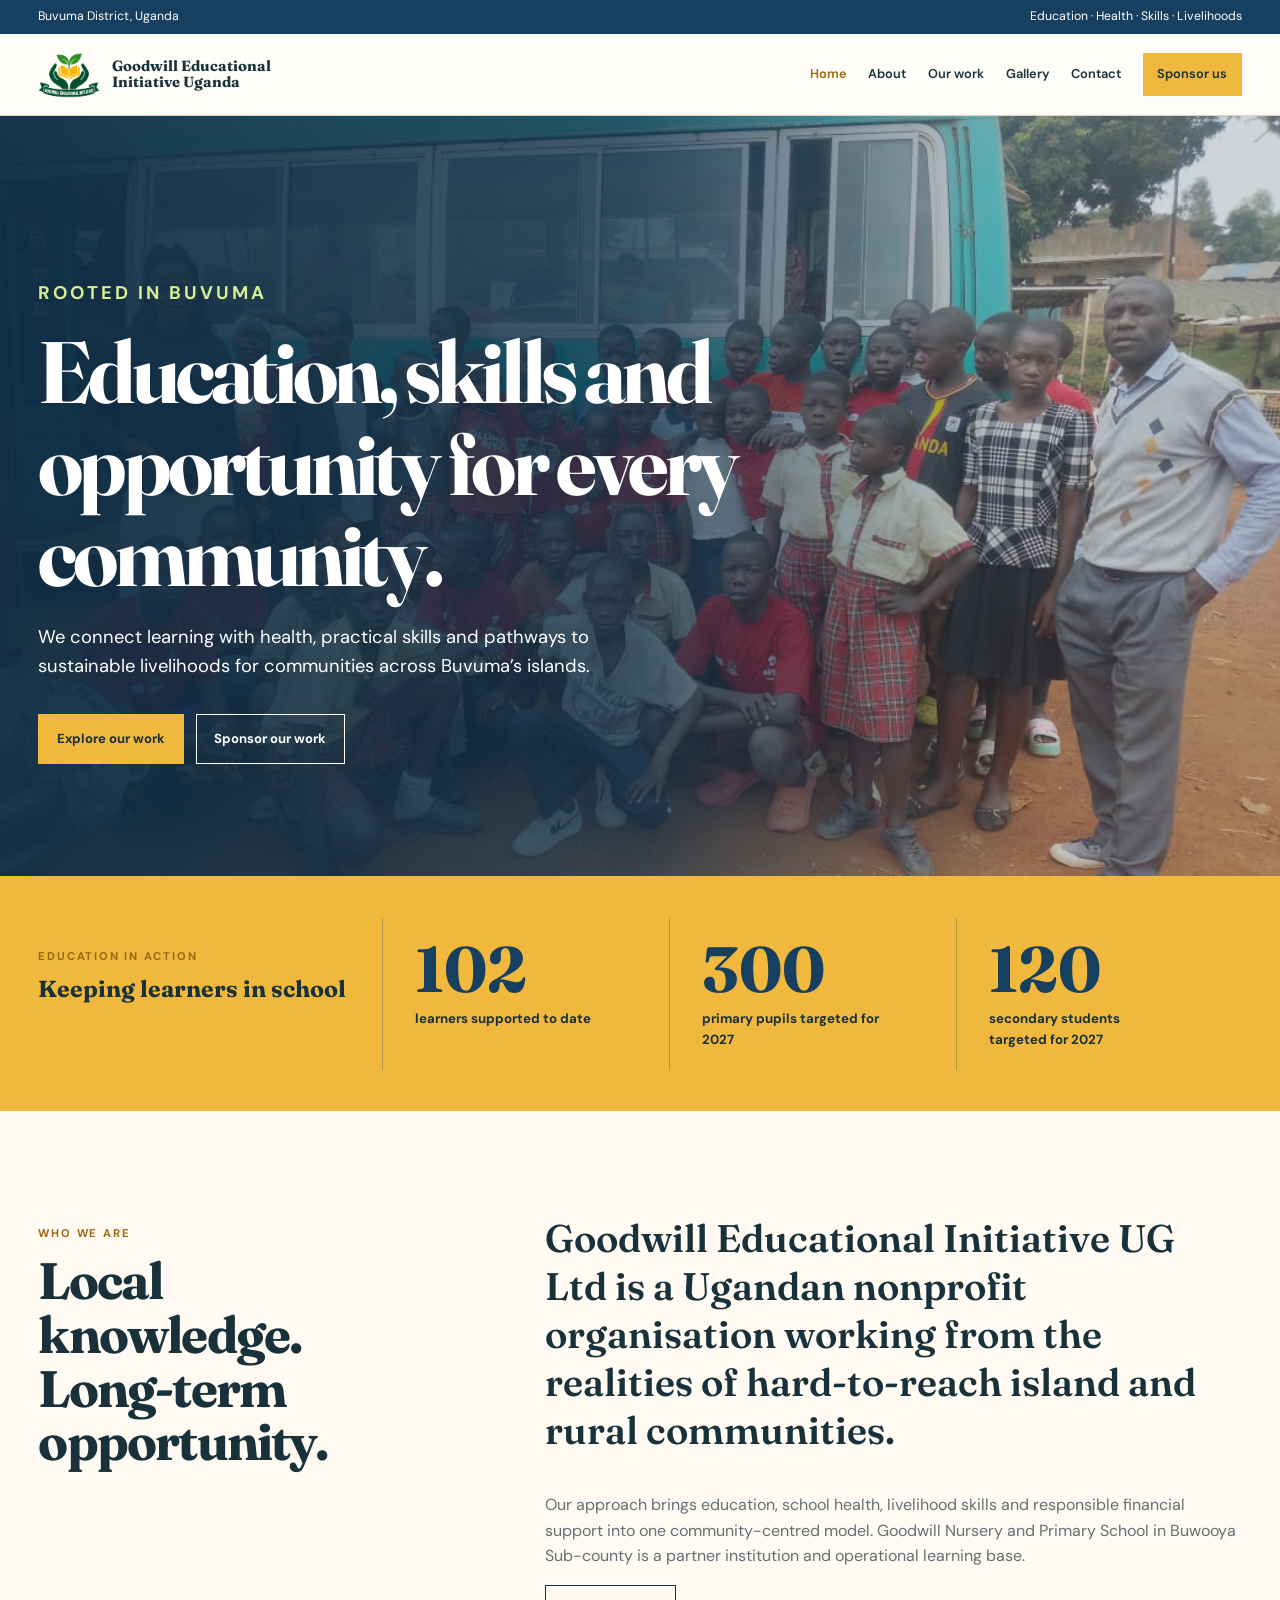
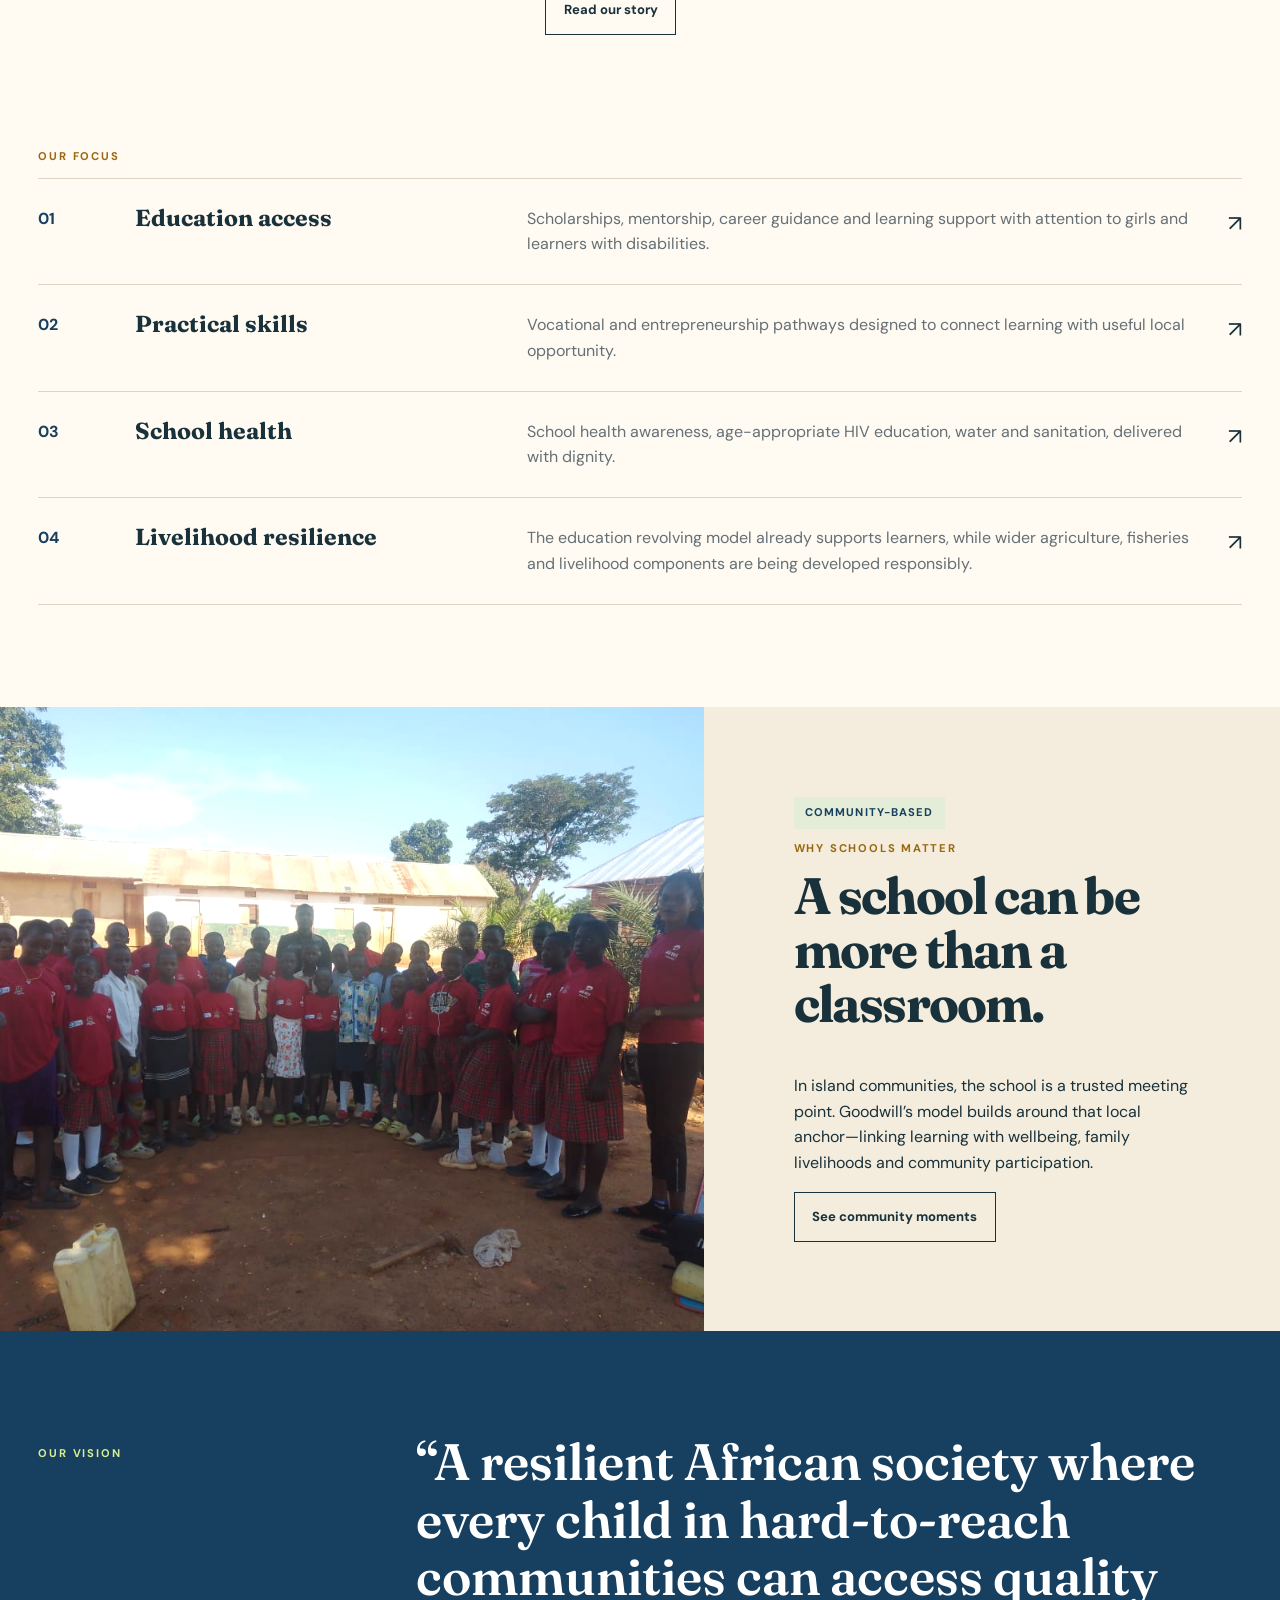
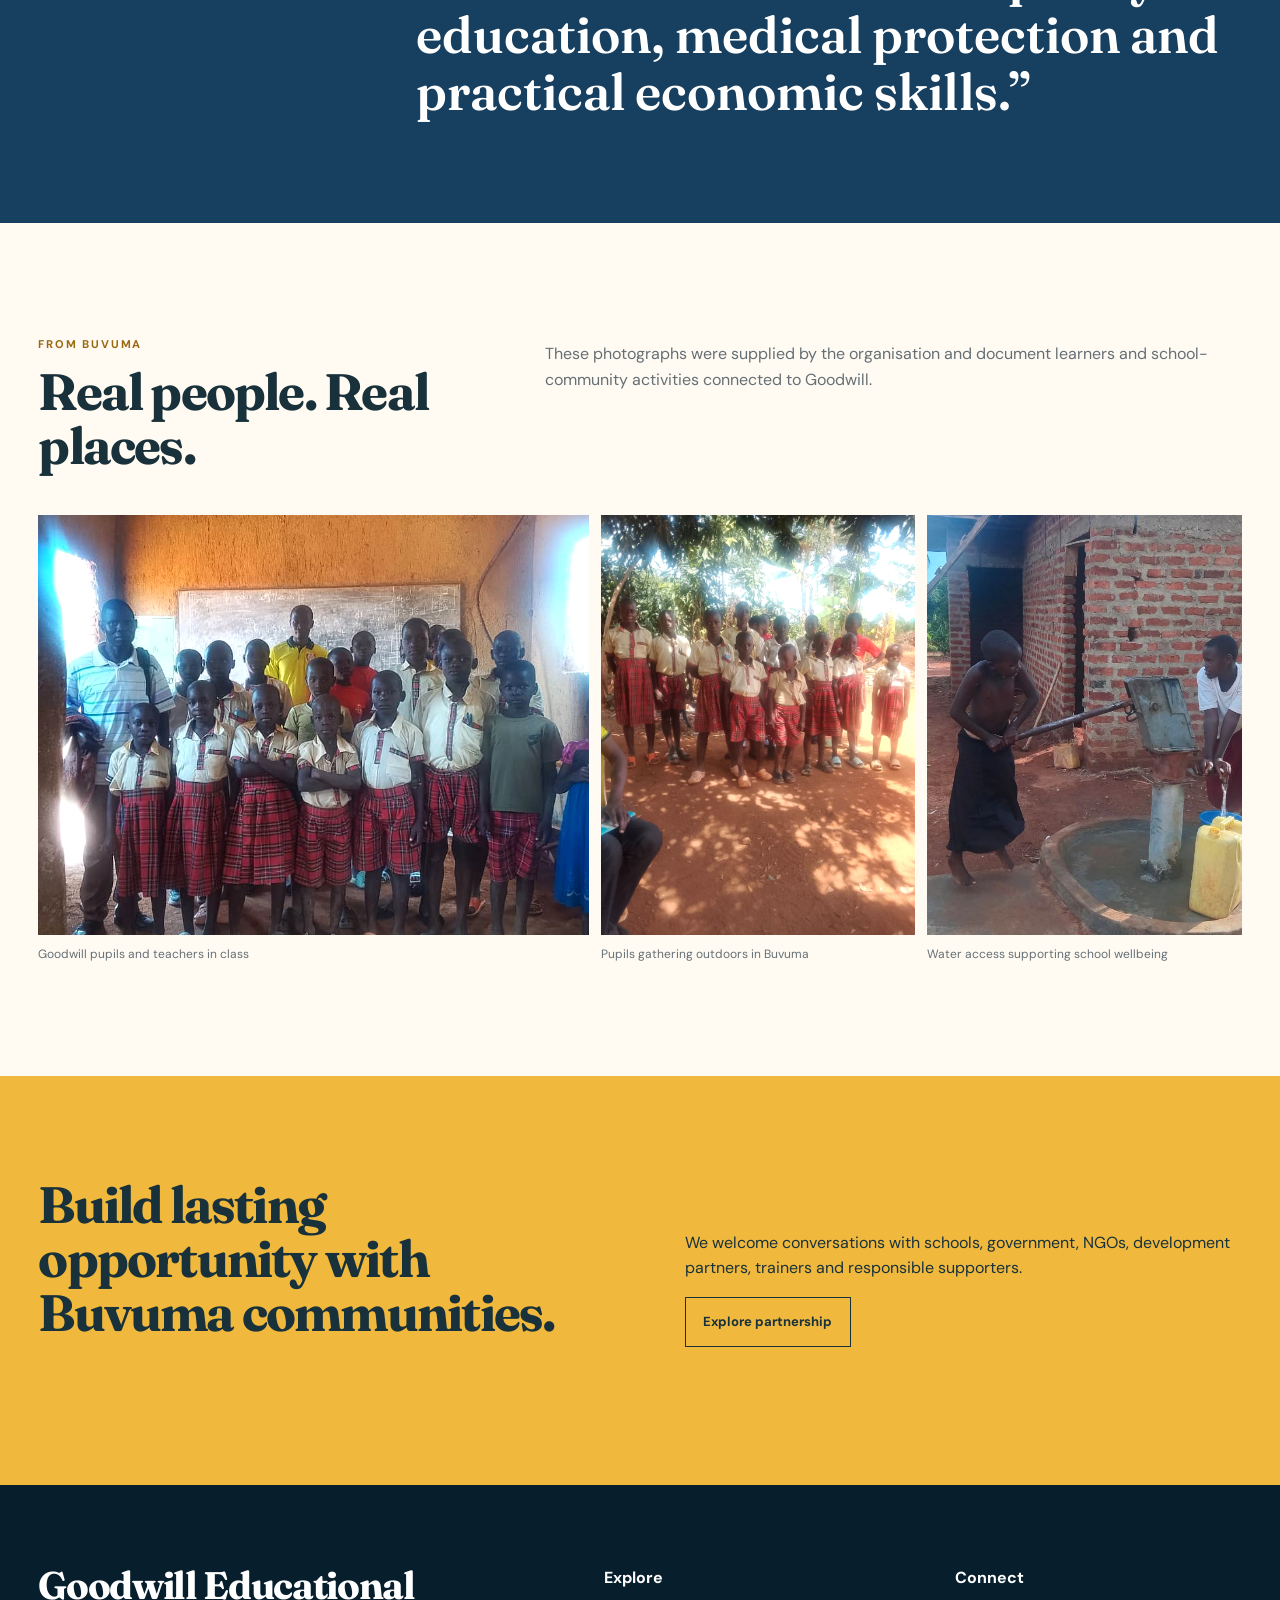
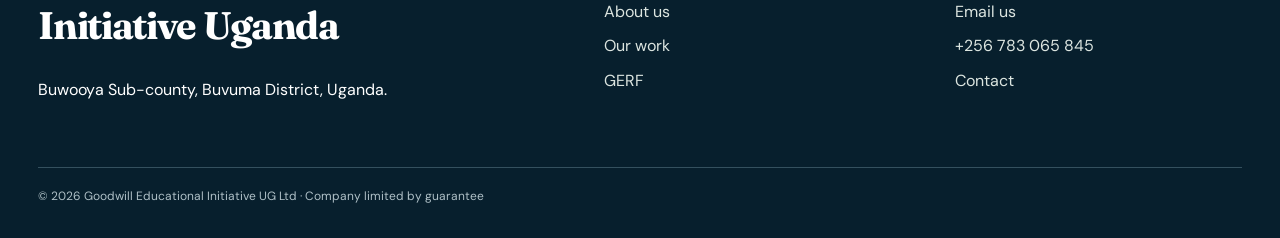
==== commit c5b02c35: "Add official Goodwill logo and programme photography" ====
--- a/index.html
+++ b/index.html
@@ -17,7 +17,7 @@
     />
     <title>Goodwill Educational Initiative Uganda | Buvuma</title>
     <link rel="icon" href="images/favicon.svg" />
-    <link rel="stylesheet" href="css/styles.css" />
+    <link rel="stylesheet" href="css/styles.css?v=2" />
   </head>
   <body>
     <a class="skip" href="#main">Skip to content</a>
@@ -27,8 +27,11 @@
     </div>
     <header class="header">
       <a class="brand" href="index.html"
-        ><span class="brand-mark">GEI</span
-        ><strong>Goodwill Educational Initiative Uganda</strong></a
+        ><img
+          class="brand-logo"
+          src="images/brand/goodwill-logo.png"
+          alt=""
+        /><strong>Goodwill Educational Initiative Uganda</strong></a
       ><button class="menu" aria-label="Open navigation" aria-expanded="false">
         <span></span><span></span><span></span>
       </button>
@@ -196,27 +199,27 @@
           <div class="photo-strip reveal">
             <figure>
               <img
-                src="images/community/learners-assembly.jpeg"
-                alt="Learners assembled outdoors at school"
+                src="images/community/goodwill-classroom-group.jpeg"
+                alt="Goodwill pupils and teachers together in a classroom"
                 loading="lazy"
               />
-              <figcaption>Learners gathering at school in Buvuma</figcaption>
+              <figcaption>Goodwill pupils and teachers in class</figcaption>
             </figure>
             <figure>
               <img
-                src="images/community/classroom-group.jpeg"
-                alt="Learners standing in a classroom"
+                src="images/community/goodwill-pupils-outdoors.jpeg"
+                alt="Goodwill pupils gathered outdoors in Buvuma"
                 loading="lazy"
               />
-              <figcaption>Inside a community classroom</figcaption>
+              <figcaption>Pupils gathering outdoors in Buvuma</figcaption>
             </figure>
             <figure>
               <img
-                src="images/community/learner-portrait.jpeg"
-                alt="A learner wearing the Goodwill school uniform"
+                src="images/community/community-water-access.jpeg"
+                alt="Children collecting water from a community hand pump"
                 loading="lazy"
               />
-              <figcaption>A Goodwill learner</figcaption>
+              <figcaption>Water access supporting school wellbeing</figcaption>
             </figure>
           </div>
         </div>
--- a/css/styles.css
+++ b/css/styles.css
@@ -85,6 +85,12 @@
   place-items: center;
   font: 700 0.8rem var(--serif);
   border: 4px solid var(--lime);
+}
+.brand-logo {
+  width: 62px;
+  height: 62px;
+  flex: 0 0 62px;
+  object-fit: contain;
 }
 .brand strong {
   font: 700 0.92rem/1.05 var(--serif);
@@ -509,6 +515,11 @@
   color: var(--green);
 }
 @media (max-width: 900px) {
+  .brand-logo {
+    width: 52px;
+    height: 52px;
+    flex-basis: 52px;
+  }
   .topline span:last-child {
     display: none;
   }
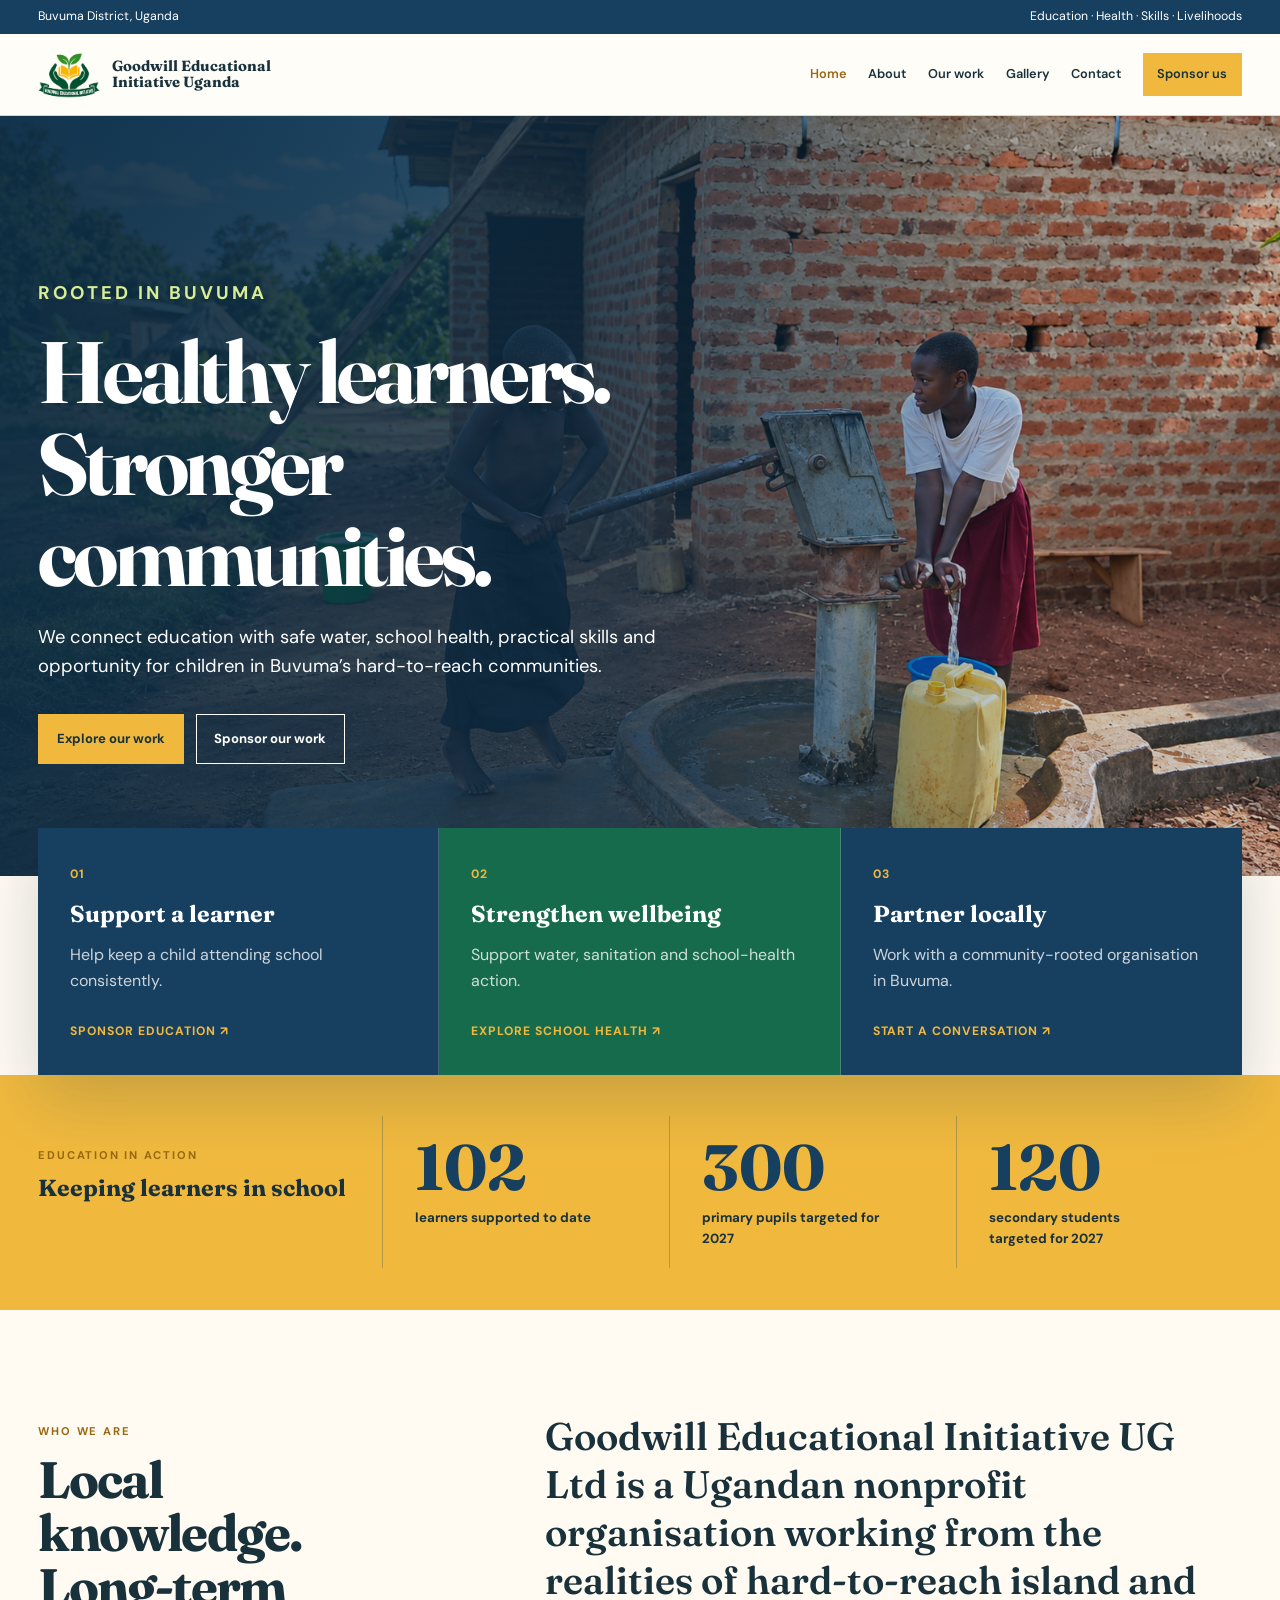
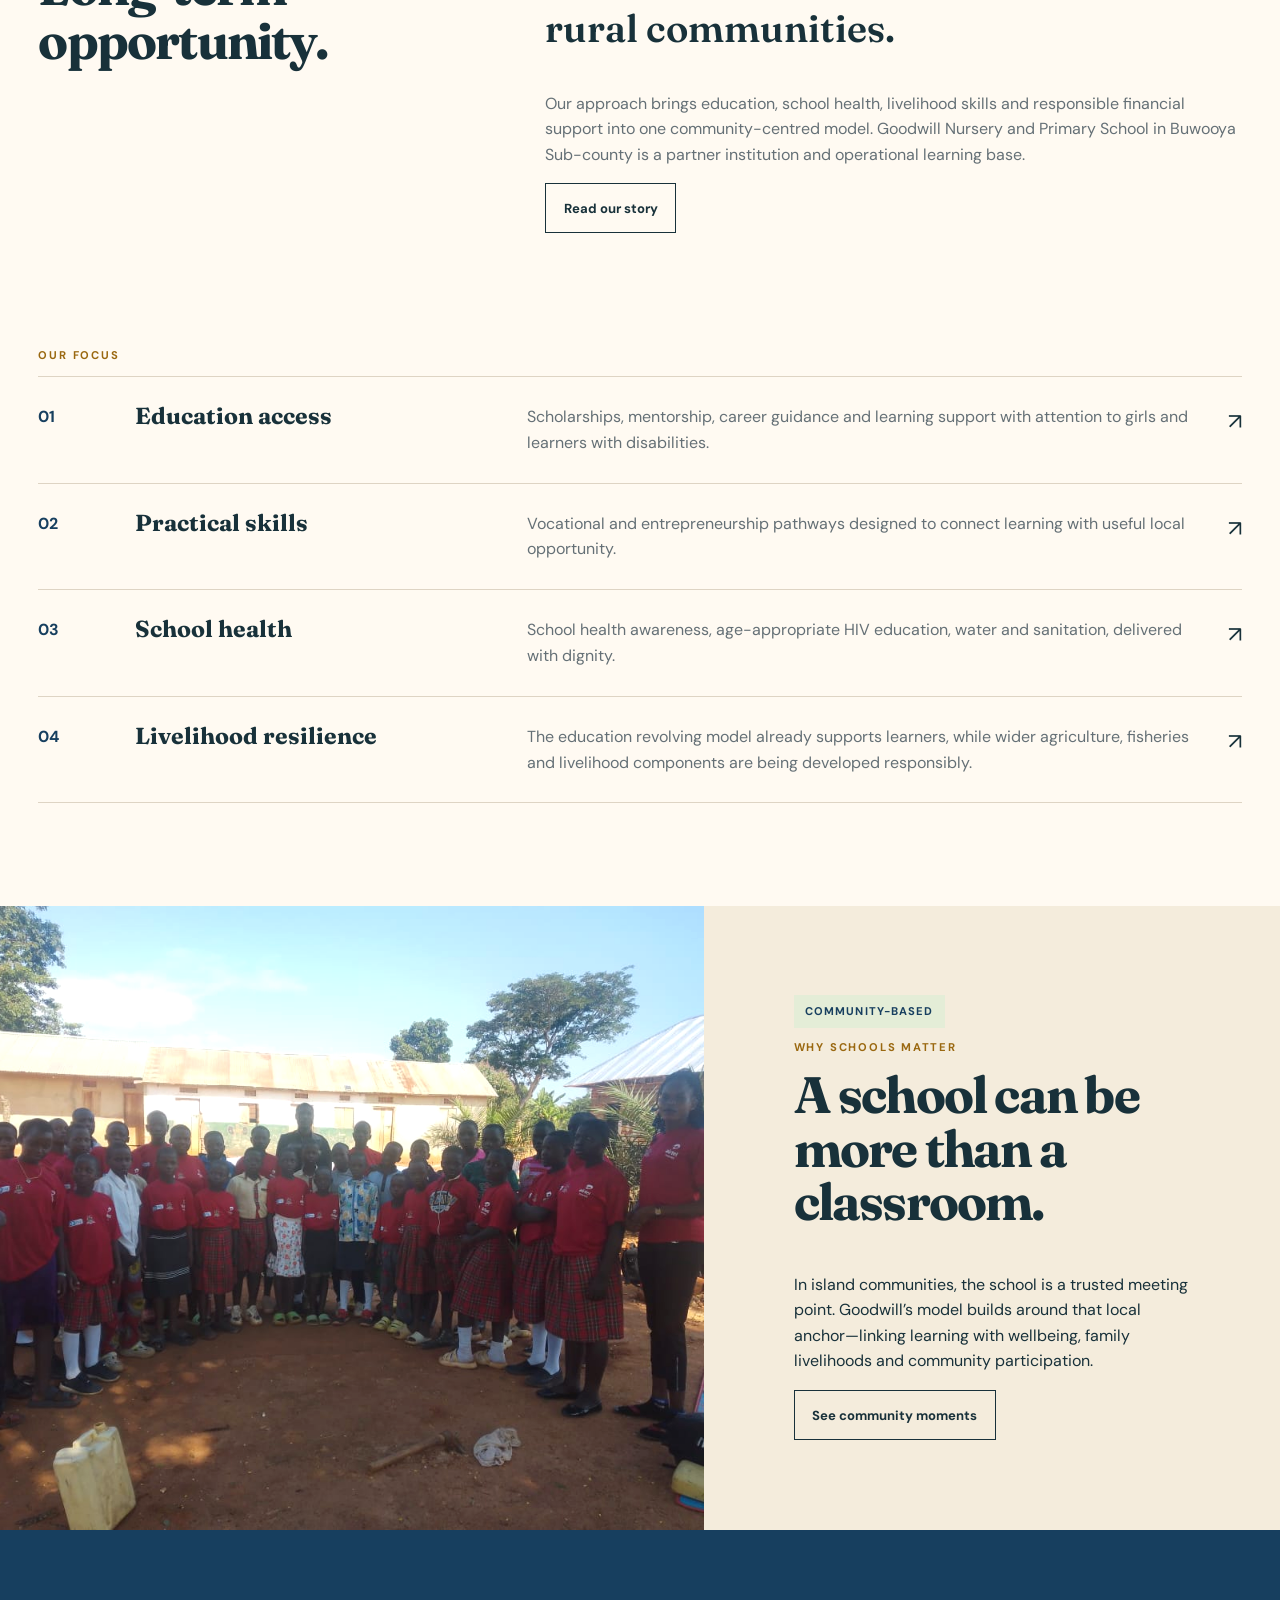
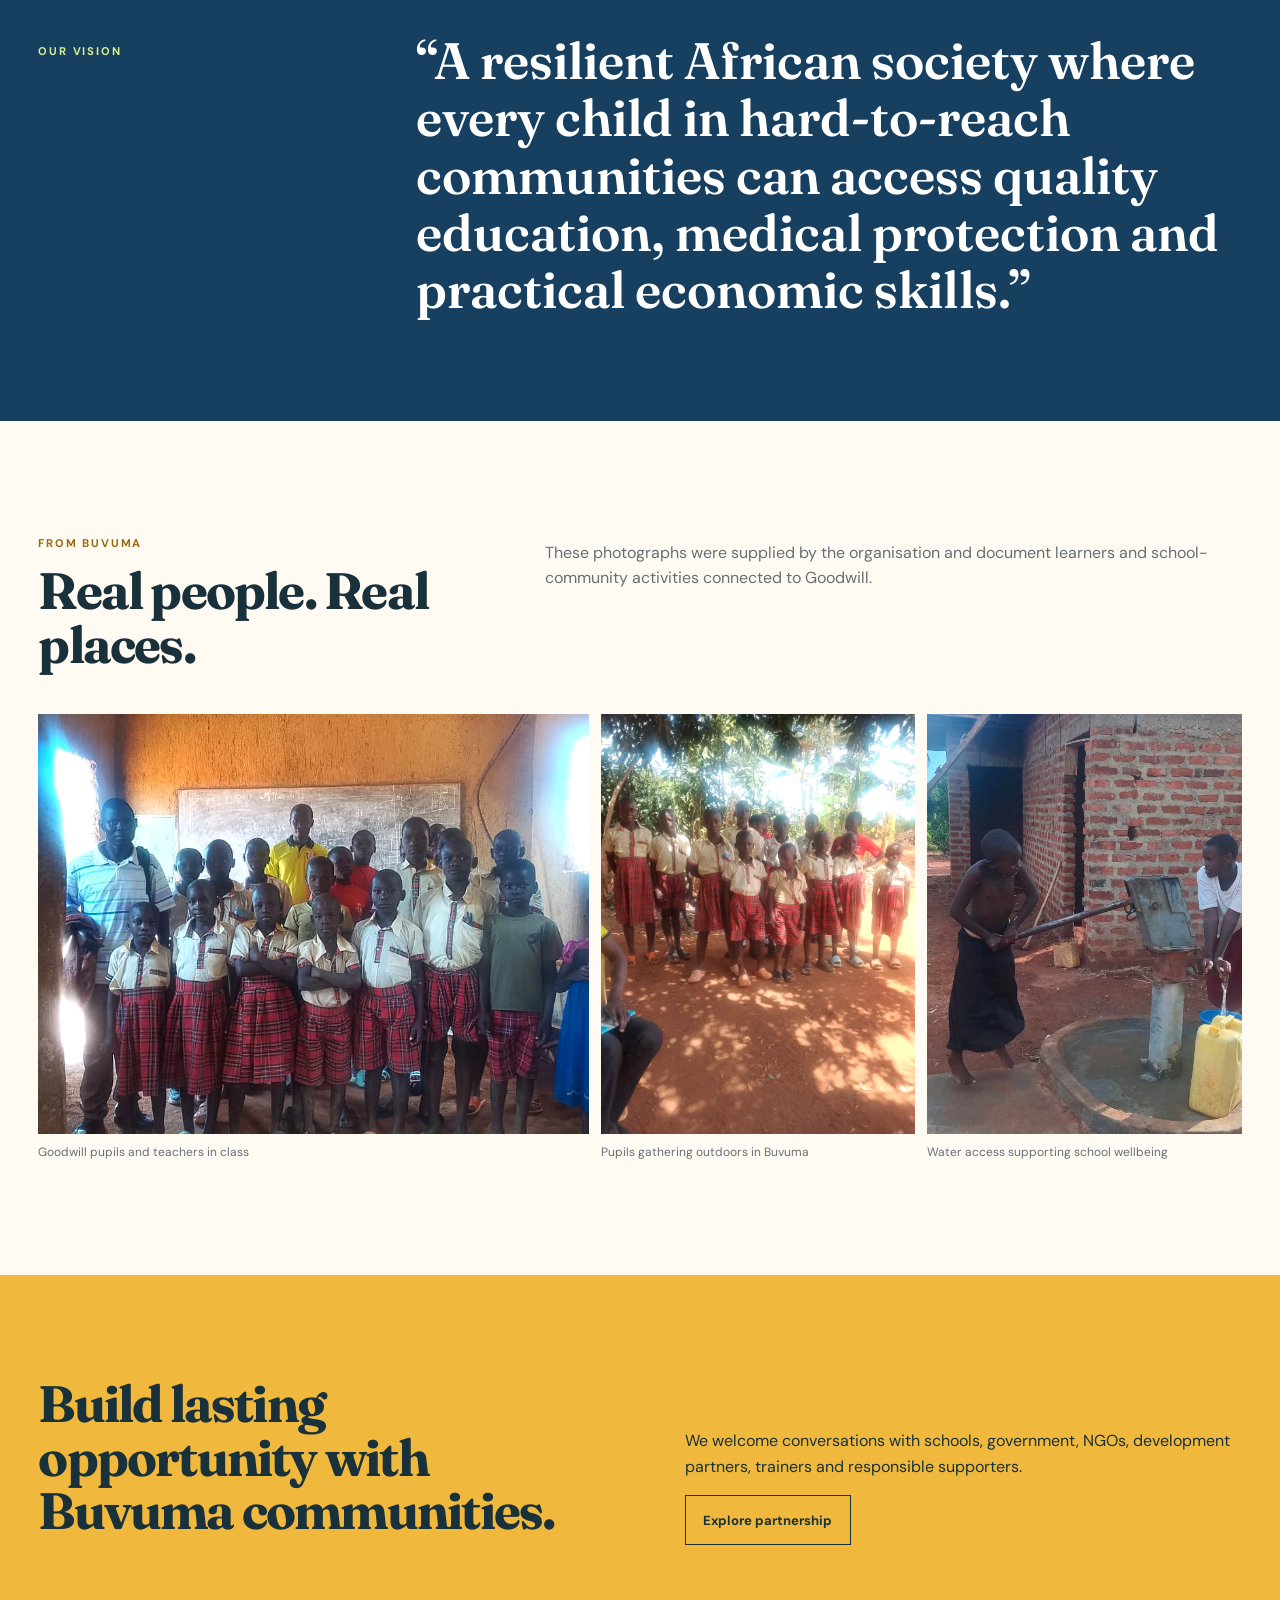
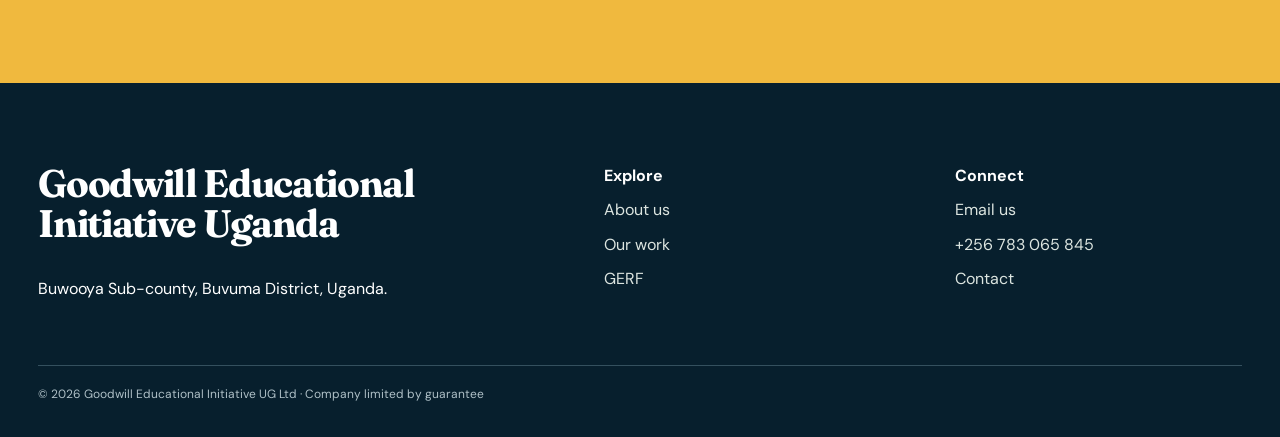
==== commit f2f63d91: "Build NGO homepage around enhanced borehole story" ====
--- a/index.html
+++ b/index.html
@@ -13,11 +13,11 @@
     />
     <meta
       property="og:image"
-      content="images/community/learners-cultural-team.jpeg"
+      content="images/community/borehole-hero-enhanced.png"
     />
     <title>Goodwill Educational Initiative Uganda | Buvuma</title>
     <link rel="icon" href="images/favicon.svg" />
-    <link rel="stylesheet" href="css/styles.css?v=2" />
+    <link rel="stylesheet" href="css/styles.css?v=3" />
   </head>
   <body>
     <a class="skip" href="#main">Skip to content</a>
@@ -49,10 +49,11 @@
         <div class="wrap">
           <div class="hero-copy reveal">
             <p class="eyebrow" style="color: #d8ee94">Rooted in Buvuma</p>
-            <h1>Education, skills and opportunity for every community.</h1>
+            <h1>Healthy learners. Stronger communities.</h1>
             <p>
-              We connect learning with health, practical skills and pathways to
-              sustainable livelihoods for communities across Buvuma’s islands.
+              We connect education with safe water, school health, practical
+              skills and opportunity for children in Buvuma’s hard-to-reach
+              communities.
             </p>
             <div class="actions">
               <a class="btn btn-gold" href="pages/education.html"
@@ -62,6 +63,28 @@
               >
             </div>
           </div>
+        </div>
+      </section>
+      <section class="ngo-actions" aria-label="Ways to support Goodwill">
+        <div class="wrap ngo-action-grid reveal">
+          <article>
+            <span>01</span>
+            <h3>Support a learner</h3>
+            <p>Help keep a child attending school consistently.</p>
+            <a href="pages/partnerships.html">Sponsor education ↗</a>
+          </article>
+          <article class="featured">
+            <span>02</span>
+            <h3>Strengthen wellbeing</h3>
+            <p>Support water, sanitation and school-health action.</p>
+            <a href="pages/health.html">Explore school health ↗</a>
+          </article>
+          <article>
+            <span>03</span>
+            <h3>Partner locally</h3>
+            <p>Work with a community-rooted organisation in Buvuma.</p>
+            <a href="pages/contact.html">Start a conversation ↗</a>
+          </article>
         </div>
       </section>
       <section class="impact-band" aria-label="Goodwill education reach">
--- a/css/styles.css
+++ b/css/styles.css
@@ -164,10 +164,52 @@
       rgba(13, 44, 67, 0.78) 49%,
       rgba(13, 44, 67, 0.2) 82%
     ),
-    url("../images/community/learning-visit.jpeg") center 44% / cover;
+    url("../images/community/borehole-hero-enhanced.png") center 52% / cover;
   display: flex;
   align-items: end;
   color: #fff;
+}
+.ngo-actions {
+  position: relative;
+  z-index: 3;
+  margin-top: -3rem;
+}
+.ngo-action-grid {
+  display: grid;
+  grid-template-columns: repeat(3, 1fr);
+  box-shadow: 0 24px 60px rgba(13, 44, 67, 0.18);
+}
+.ngo-action-grid article {
+  min-height: 220px;
+  padding: 2rem;
+  color: #fff;
+  background: var(--navy);
+  border-right: 1px solid rgba(255, 255, 255, 0.2);
+}
+.ngo-action-grid article:last-child {
+  border-right: 0;
+}
+.ngo-action-grid .featured {
+  background: #176b4d;
+}
+.ngo-action-grid span,
+.ngo-action-grid a {
+  color: var(--lime);
+  font-size: 0.76rem;
+  font-weight: 700;
+  letter-spacing: 0.08em;
+  text-transform: uppercase;
+}
+.ngo-action-grid h3 {
+  margin: 1rem 0 0.6rem;
+}
+.ngo-action-grid p {
+  color: rgba(255, 255, 255, 0.78);
+}
+.ngo-action-grid a {
+  display: inline-block;
+  margin-top: 0.8rem;
+  text-decoration: none;
 }
 .hero-copy {
   padding: 8rem 0 6rem;
@@ -515,6 +557,14 @@
   color: var(--green);
 }
 @media (max-width: 900px) {
+  .ngo-action-grid {
+    grid-template-columns: 1fr;
+  }
+  .ngo-action-grid article {
+    min-height: 0;
+    border-right: 0;
+    border-bottom: 1px solid rgba(255, 255, 255, 0.2);
+  }
   .brand-logo {
     width: 52px;
     height: 52px;
@@ -556,7 +606,7 @@
   }
   .hero {
     min-height: 680px;
-    background-position: 58% center;
+    background-position: 70% center;
   }
   .page-hero {
     min-height: 560px;
